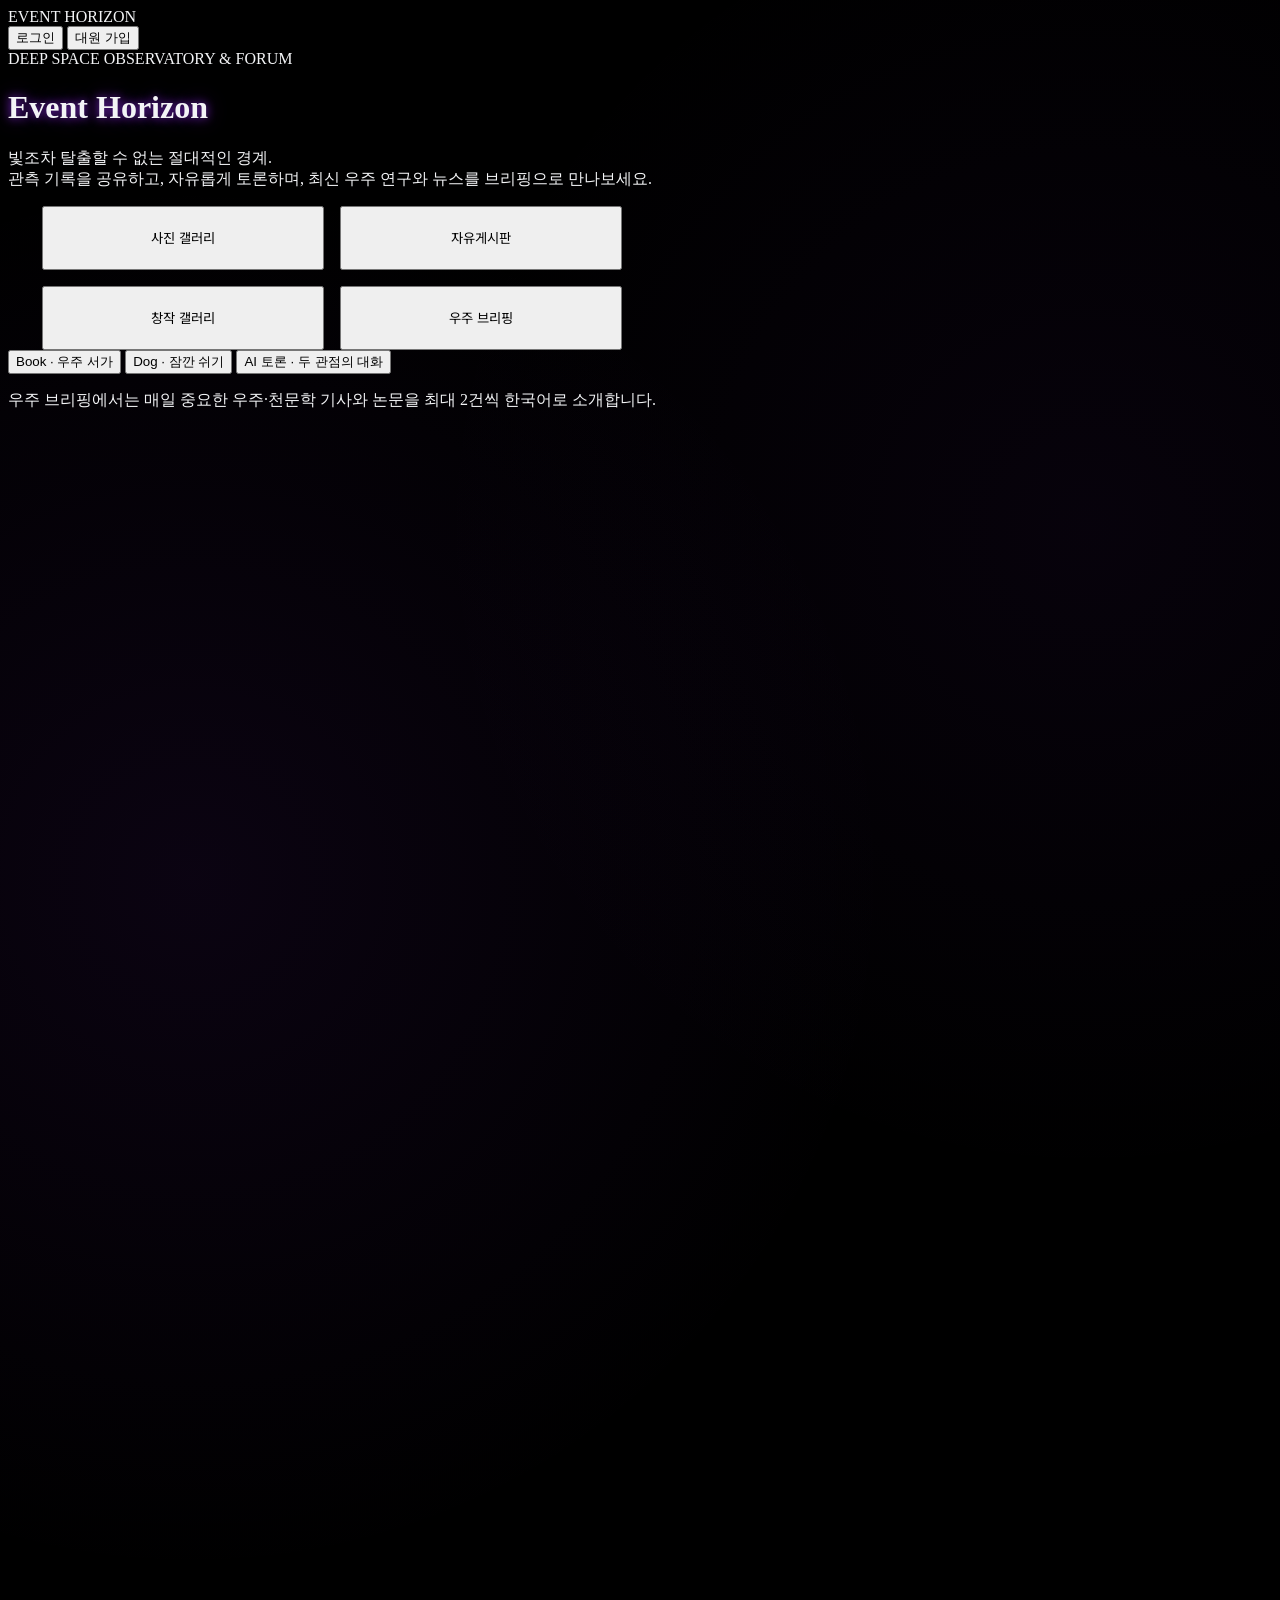
==== index.html @ 1f3bb000 "Add password-protected ChatGPT Gemini debate board and saved summaries" ====
<!DOCTYPE html>
<html lang="ko">
<head>
    <meta charset="UTF-8">
    <meta name="viewport" content="width=device-width, initial-scale=1.0">
    <title>Event Horizon | 블랙홀 사진 갤러리</title>
    <!-- Tailwind CSS 로드 -->
    <script src="https://cdn.tailwindcss.com"></script>
    <!-- 구글 폰트 (명조체 계열) 로드 -->
    <link rel="preconnect" href="https://fonts.googleapis.com">
    <link rel="preconnect" href="https://fonts.gstatic.com" crossorigin>
    <link href="https://fonts.googleapis.com/css2?family=Nanum+Myeongjo:wght@400;700;800&family=Noto+Sans+KR:wght@400;500;700&family=Playfair+Display:ital,wght@0,400..900;1,400..900&display=swap" rel="stylesheet">
    
    <script>
        tailwind.config = {
            theme: {
                extend: {
                    fontFamily: {
                        sans: ['Nanum Myeongjo', 'serif'],
                        serif: ['Playfair Display', 'serif'],
                    },
                    colors: {
                        deepspace: '#000000',
                        starlight: '#f3f4f6',
                        neonpurple: '#8A2BE2',
                    },
                    boxShadow: {
                        'neon': '0 0 15px rgba(138, 43, 226, 0.7), 0 0 30px rgba(138, 43, 226, 0.4)',
                        'neon-hover': '0 0 25px rgba(138, 43, 226, 1), 0 0 50px rgba(138, 43, 226, 0.6)',
                        'card-glow': '0 4px 20px rgba(138, 43, 226, 0.2)',
                    }
                }
            }
        }
    </script>

    <style>
        .home-boards { display: grid; grid-template-columns: repeat(2, minmax(0, 1fr)); gap: 16px; width: 100%; max-width: 580px; margin-inline: auto; }
        .home-boards > button { min-height: 64px; padding: 12px 16px; font-family: 'Noto Sans KR', 'Malgun Gothic', sans-serif; letter-spacing: 0; word-break: keep-all; }
        #hub-title { overflow-wrap: anywhere; }
        #gallery-page > header { flex-direction: column; align-items: stretch; }
        #hub-tabs { display: grid; grid-template-columns: repeat(3, minmax(0, 1fr)); width: 100%; }
        #hub-tabs button { padding: 10px 6px; letter-spacing: 0; }
        .book-row { display: grid; grid-template-columns: 56px minmax(0, 1fr); gap: 16px; padding: 18px 0; border-bottom: 1px solid #3f3f46; }
        .book-row img { width: 56px; height: 84px; object-fit: contain; background: #18181b; }
        .book-row h4, .book-row p { overflow-wrap: anywhere; }
        #tab-content-book { width: 100%; max-width: 900px; margin-inline: auto; font-family: 'Noto Sans KR', sans-serif; }
        #tab-content-dog { width: 100%; max-width: 560px; margin-inline: auto; }
        #dog-stage { height: 320px; position: relative; display: flex; align-items: center; justify-content: center; background: #18181b; }
        #dog-image { width: 100%; height: 100%; object-fit: contain; }
        #dog-status { position: absolute; inset: 0; display: flex; align-items: center; justify-content: center; background: #18181b; padding: 20px; text-align: center; }
        #dog-status[hidden], #dog-image[hidden] { display: none; }
        #lightbox .modal-content-box { overflow-y: auto; width: 100%; padding: 16px; }
        #lightbox-img { max-height: 65vh; flex-shrink: 0; }
        #lightbox { background: rgba(0, 0, 0, 0.94); }
        #lightbox > button { z-index: 2; background: #18181b; border-radius: 4px; }
        #tab-content-briefing { max-width: 760px; width: 100%; margin-inline: auto; font-family: 'Noto Sans KR', 'Malgun Gothic', sans-serif; letter-spacing: 0; }
        #briefing-list .briefing-title { font-family: inherit; font-size: calc(20px + 2pt); line-height: 1.5; overflow-wrap: anywhere; }
        #briefing-list .briefing-summary { font-size: calc(14px + 2pt); line-height: 1.95; word-break: keep-all; overflow-wrap: anywhere; }
        #briefing-list .briefing-meta { font-size: calc(11px + 2pt); color: #b8b8c4; }
        #briefing-list .briefing-link { font-size: calc(12px + 2pt); }
        #briefing-list .briefing-original { font-size: calc(11px + 2pt); color: #a1a1aa; overflow-wrap: anywhere; }
        body {
            background-color: #000000;
            color: #f3f4f6;
            overflow-x: hidden;
            background-image: 
                radial-gradient(circle at 15% 50%, rgba(138, 43, 226, 0.08) 0%, transparent 50%),
                radial-gradient(circle at 85% 30%, rgba(138, 43, 226, 0.05) 0%, transparent 40%);
        }

        /* 텍스트 네온 글로우 */
        .text-glow {
            text-shadow: 0 0 10px rgba(138, 43, 226, 0.8), 0 0 20px rgba(138, 43, 226, 0.4);
        }

        /* 화면 전환용 클래스 */
        .page {
            display: none;
            opacity: 0;
            transition: opacity 0.6s ease-in-out;
            width: 100%;
            min-height: 100vh;
        }
        .page.active {
            display: flex;
            opacity: 1;
        }

        /* 사진 카드 호버 효과 */
        .gallery-card {
            transition: transform 0.4s ease, box-shadow 0.4s ease;
            border: 1px solid rgba(138, 43, 226, 0.2);
            background: rgba(10, 10, 10, 0.8);
            backdrop-filter: blur(5px);
        }
        .gallery-card:hover {
            transform: translateY(-5px);
            box-shadow: 0 0 25px rgba(138, 43, 226, 0.6);
            border-color: rgba(138, 43, 226, 0.8);
        }
        .gallery-image-container {
            overflow: hidden;
        }
        .gallery-image {
            transition: transform 0.6s ease;
        }
        .gallery-card:hover .gallery-image {
            transform: scale(1.05);
        }

        /* 모달 공통 애니메이션 */
        .custom-modal {
            opacity: 0;
            pointer-events: none;
            transition: opacity 0.3s ease;
            backdrop-filter: blur(10px);
        }
        .custom-modal.show {
            opacity: 1;
            pointer-events: auto;
        }
        .modal-content-box {
            transform: scale(0.95);
            transition: transform 0.3s cubic-bezier(0.175, 0.885, 0.32, 1.275);
        }
        .custom-modal.show .modal-content-box {
            transform: scale(1);
        }
        
        /* 커스텀 스크롤바 */
        ::-webkit-scrollbar {
            width: 8px;
        }
        ::-webkit-scrollbar-track {
            background: #000;
        }
        ::-webkit-scrollbar-thumb {
            background: rgba(138, 43, 226, 0.5);
            border-radius: 4px;
        }
        ::-webkit-scrollbar-thumb:hover {
            background: rgba(138, 43, 226, 0.8);
        }
        .debate-fields {display:grid;gap:14px;padding:20px;border:1px solid #5b387c;border-radius:12px;background:#141018;}
        .debate-fields label {display:grid;gap:6px;font-size:14px;color:#d8cce9;}
        .debate-fields input,.debate-fields textarea,.debate-fields select {width:100%;background:#211c27;color:#fff;border:1px solid #61536e;border-radius:6px;padding:10px;}
        .debate-action {padding:10px 18px;border-radius:7px;background:#62328c;color:white;}
        .debate-fields:disabled {opacity:.6;}
        #debate-chat {display:flex;flex-direction:column;gap:18px;max-height:650px;overflow:auto;padding:12px 0;}
        .debate-bubble {max-width:88%;padding:16px;border-radius:16px;white-space:pre-wrap;overflow-wrap:anywhere;font-size:15px;line-height:1.85;}
        .debate-bubble strong {display:block;font-size:12px;margin-bottom:8px;}
        .debate-openai {align-self:flex-start;background:#17382f;border:1px solid #326452;}
        .debate-gemini {align-self:flex-end;background:#312147;border:1px solid #654d88;}
        #debate-summary {padding:20px;border:1px solid #605173;border-radius:10px;margin-top:20px;}
        #debate-summary h4 {color:#c8acef;font-weight:bold;margin:12px 0 8px;}
        #debate-summary p {white-space:pre-wrap;line-height:1.9;font-size:14px;}
        .debate-post {display:block;width:100%;text-align:left;padding:14px;border-bottom:1px solid #433a50;overflow-wrap:anywhere;}
    </style>
</head>
<body class="antialiased min-h-screen relative font-sans flex flex-col">

    <!-- 상단 글로벌 네비게이션 바 -->
    <nav class="sticky top-0 z-40 w-full bg-black/80 backdrop-blur-md border-b border-neonpurple/30 px-6 py-3.5 flex justify-between items-center">
        <div class="flex items-center space-x-3 cursor-pointer" onclick="goToHome()">
            <div class="w-3 h-3 rounded-full bg-neonpurple shadow-neon animate-pulse"></div>
            <span class="font-serif font-bold tracking-widest text-lg text-white hover:text-neonpurple transition-colors">EVENT HORIZON</span>
        </div>
        <div class="flex items-center space-x-4 text-sm" id="auth-nav-area">
            <!-- 자바스크립트로 로그인 여부에 따라 동적 렌더링 -->
        </div>
    </nav>

    <!-- 화면 1: 메인 화면 (Home) -->
    <main id="home-page" class="page active flex-col items-center justify-center relative z-10 px-4 flex-1 overflow-hidden">
        <div class="text-center max-w-3xl mx-auto py-12">
            <div class="inline-block px-3 py-1 mb-6 border border-neonpurple/40 rounded-full text-xs tracking-widest text-gray-300 bg-neonpurple/10">
                DEEP SPACE OBSERVATORY & FORUM
            </div>
            <h1 class="font-serif text-5xl md:text-7xl lg:text-8xl font-bold mb-6 tracking-wider text-glow text-starlight">
                Event Horizon
            </h1>
            <p class="text-lg md:text-xl text-gray-300 mb-10 font-light tracking-widest leading-relaxed">
                빛조차 탈출할 수 없는 절대적인 경계.<br>
                관측 기록을 공유하고, 자유롭게 토론하며, 최신 우주 연구와 뉴스를 브리핑으로 만나보세요.
            </p>
            
            <div class="home-boards">
                <button onclick="goToGallery('photos')" class="px-8 py-3.5 border border-neonpurple text-starlight font-bold tracking-widest uppercase transition-all duration-300 shadow-neon hover:shadow-neon-hover bg-neonpurple/20 hover:bg-neonpurple rounded-md">
                    사진 갤러리
                </button>
                <button onclick="goToGallery('forum')" class="px-8 py-3.5 border border-gray-700 hover:border-neonpurple text-gray-300 hover:text-white font-bold tracking-widest uppercase transition-all duration-300 bg-black/60 rounded-md">
                    자유게시판
                </button>
                <button onclick="goToGallery('creative')" class="border border-neonpurple/70 text-purple-100 font-bold transition-all duration-300 shadow-neon hover:shadow-neon-hover bg-neonpurple/20 hover:bg-neonpurple rounded-md">
                    창작 갤러리
                </button>
                <button onclick="goToGallery('briefing')" class="px-8 py-3.5 border border-neonpurple/70 text-purple-100 font-bold tracking-widest uppercase transition-all duration-300 shadow-neon hover:shadow-neon-hover bg-neonpurple/20 hover:bg-neonpurple rounded-md">
                    우주 브리핑
                </button>
            </div>

            <div class="flex justify-center gap-8 mt-6 text-sm">
                <button onclick="goToGallery('book')" class="text-emerald-200 hover:text-white py-2">Book · 우주 서가</button>
                <button onclick="goToGallery('dog')" class="text-amber-200 hover:text-white py-2">Dog · 잠깐 쉬기</button>
                <button onclick="goToGallery('debate')" class="text-purple-200 hover:text-white py-2">AI 토론 · 두 관점의 대화</button>
            </div>
            <p class="mt-5 text-xs md:text-sm text-gray-500 tracking-wider">
                우주 브리핑에서는 매일 중요한 우주·천문학 기사와 논문을 최대 2건씩 한국어로 소개합니다.
            </p>
        </div>
        
        <div class="absolute top-1/2 left-1/2 -translate-x-1/2 -translate-y-1/2 w-[600px] h-[600px] bg-neonpurple rounded-full mix-blend-screen filter blur-[130px] opacity-10 pointer-events-none z-[-1]"></div>
    </main>

    <!-- 화면 2: 통합 게시판 허브 (사진 갤러리 + 자유게시판) -->
    <section id="gallery-page" class="page flex-col py-10 px-4 md:px-8 max-w-7xl mx-auto relative z-10 flex-1">
        
        <!-- 헤더 및 탭 메뉴 -->
        <header class="mb-10 flex flex-col md:flex-row justify-between items-start md:items-end border-b border-neonpurple/30 pb-6 gap-6">
            <div>
                <button onclick="goToHome()" class="text-neonpurple hover:text-white transition-colors mb-3 flex items-center text-xs tracking-widest uppercase">
                    <svg class="w-4 h-4 mr-1.5" fill="none" stroke="currentColor" viewBox="0 0 24 24"><path stroke-linecap="round" stroke-linejoin="round" stroke-width="2" d="M10 19l-7-7m0 0l7-7m-7 7h18"></path></svg>
                    경계 메인으로
                </button>
                <h2 class="font-serif text-3xl md:text-5xl font-bold text-glow" id="hub-title">The Void Archive</h2>
                <p class="text-gray-400 mt-2 text-sm tracking-widest" id="hub-desc">심연의 관측 데이터와 대원들의 토론 공간</p>
            </div>
            
            <!-- 탭 전환 버튼 -->
            <div id="hub-tabs" class="bg-black/70 p-1 border border-neonpurple/40 rounded-lg">
                <button id="tab-btn-photos" onclick="switchHubTab('photos')" class="px-5 py-2 rounded text-sm font-bold transition-all bg-neonpurple text-white shadow-neon">
                    🌌 사진 갤러리
                </button>
                <button id="tab-btn-forum" onclick="switchHubTab('forum')" class="px-5 py-2 rounded text-sm font-bold transition-all text-gray-400 hover:text-white">
                    📜 자유게시판
                </button>
                <button id="tab-btn-creative" onclick="switchHubTab('creative')" class="px-5 py-2 rounded text-sm font-bold transition-all text-gray-400 hover:text-white">창작 갤러리</button>
                <button id="tab-btn-briefing" onclick="switchHubTab('briefing')" class="px-5 py-2 rounded text-sm font-bold transition-all text-gray-400 hover:text-white">
                    🚀 우주 브리핑
                </button>
                <button id="tab-btn-book" onclick="switchHubTab('book')" class="px-5 py-2 rounded text-sm font-bold text-gray-400 hover:text-white">Book</button>
                <button id="tab-btn-debate" onclick="switchHubTab('debate')" class="px-5 py-2 rounded text-sm font-bold text-gray-400 hover:text-white">AI 토론</button>
                <button id="tab-btn-dog" onclick="switchHubTab('dog')" class="px-5 py-2 rounded text-sm font-bold text-gray-400 hover:text-white">Dog</button>
            </div>
        </header>

        <!-- 탭 1: 사진 갤러리 영역 -->
        <div id="tab-content-photos" class="space-y-10">
            <!-- 업로드 상자 -->
            <div class="bg-black/60 border border-neonpurple/40 p-6 rounded-lg shadow-card-glow backdrop-blur-sm">
                <div class="flex justify-between items-center mb-4">
                    <h3 class="text-lg font-bold text-neonpurple flex items-center">
                        <span class="w-2 h-2 rounded-full bg-neonpurple inline-block mr-2"></span>새로운 관측 사진 전송
                    </h3>
                    <span id="upload-perm-notice" class="text-xs text-gray-400">※ 회원만 전송 가능합니다</span>
                </div>
                <form id="upload-form" class="grid grid-cols-1 md:grid-cols-12 gap-4 items-end">
                    <div class="md:col-span-4">
                        <label for="post-title" class="block text-xs text-gray-400 mb-1">관측 대상 명칭</label>
                        <input type="text" id="post-title" required placeholder="예: M87 사건의 지평선 편광" 
                               class="w-full bg-zinc-900/80 border border-gray-700 focus:border-neonpurple text-white px-3 py-2 rounded text-sm outline-none transition-colors">
                    </div>
                    <div class="md:col-span-5">
                        <label for="post-image" class="block text-xs text-gray-400 mb-1">시각 자료 (이미지)</label>
                        <input type="file" id="post-image" accept="image/*" required 
                               class="w-full text-xs text-gray-300">
                    </div>
                    <div class="md:col-span-3">
                        <button type="submit" id="photo-submit-btn" class="w-full py-2 bg-neonpurple/30 border border-neonpurple text-white rounded hover:bg-neonpurple transition-all shadow-neon font-bold text-sm tracking-wider">
                            우주로 전송
                        </button>
                    </div>
                </form>
            </div>

            <!-- 사진 갤러리 그리드 -->
            <div id="gallery-grid" class="grid grid-cols-1 md:grid-cols-2 lg:grid-cols-3 gap-8">
                <!-- 동적으로 채워짐 -->
            </div>
        </div>

        <!-- 탭 2: 자유게시판 영역 -->
        <div id="tab-content-forum" class="hidden space-y-8">
            <div class="flex justify-between items-center bg-black/40 border border-gray-800 p-4 rounded-lg">
                <div>
                    <h3 class="text-lg font-bold text-white">사건의 지평선 토론 광장</h3>
                    <p class="text-xs text-gray-400 mt-0.5">상대성이론, 양자역학, 시공간 왜곡에 관한 자유로운 탐구</p>
                </div>
                <button onclick="checkAuthAndOpenForumModal()" class="px-5 py-2 bg-neonpurple text-white text-sm font-bold rounded shadow-neon hover:bg-neonpurple/80 transition-all">
                    ✏️ 새 글 작성하기
                </button>
            </div>

            <!-- 게시글 목록 테이블 -->
            <div class="bg-black/60 border border-neonpurple/30 rounded-lg overflow-hidden backdrop-blur-sm">
                <table class="w-full text-left text-sm text-gray-300">
                    <thead class="bg-zinc-900/90 text-xs uppercase tracking-wider text-gray-400 border-b border-gray-800">
                        <tr>
                            <th scope="col" class="px-6 py-3.5 w-16 text-center">번호</th>
                            <th scope="col" class="px-6 py-3.5">제목</th>
                            <th scope="col" class="px-6 py-3.5 w-32">작성 대원</th>
                            <th scope="col" class="px-6 py-3.5 w-32 text-center">관측일</th>
                        </tr>
                    </thead>
                    <tbody id="forum-table-body" class="divide-y divide-gray-800/60">
                        <!-- 동적으로 채워짐 -->
                    </tbody>
                </table>
            </div>
        </div>

        <!-- 탭 3: 자동 우주 브리핑 영역 -->
        <div id="tab-content-briefing" class="hidden space-y-8">
            <div class="bg-black/50 border border-neonpurple/30 p-5 rounded-lg shadow-card-glow">
                <div class="flex flex-col md:flex-row md:items-center md:justify-between gap-3">
                    <div>
                        <h3 class="text-lg font-bold text-white">🚀 자동 우주 브리핑</h3>
                        <p class="text-xs text-gray-400 mt-1">NASA·ESA·arXiv의 우주 소식을 매일 최대 2건씩 한국어로 정리합니다.</p>
                    </div>
                    <span class="inline-flex items-center gap-2 text-xs text-neonpurple border border-neonpurple/40 bg-neonpurple/10 px-3 py-1.5 rounded-full whitespace-nowrap">
                        <span class="w-2 h-2 rounded-full bg-neonpurple animate-pulse"></span> AUTO BRIEFING
                    </span>
                </div>
            </div>

            <div id="briefing-list" class="space-y-5">
                <!-- 현재는 예시 게시글입니다. 다음 단계에서 자동 수집 데이터와 연결합니다. -->
            </div>
        </div>
        <div id="tab-content-creative" class="hidden">
            <p class="text-sm text-gray-400 mb-6">4시간마다 펼쳐지는 상상의 우주 · 모든 이미지와 관측 이야기는 창작입니다.</p>
            <div id="creative-grid" class="grid grid-cols-1 md:grid-cols-2 lg:grid-cols-3 gap-8"></div>
        </div>
        <div id="tab-content-book" class="hidden">
            <form id="book-search-form" class="flex flex-wrap gap-3 border-b border-emerald-300/30 pb-6">
                <label for="book-query" class="sr-only">책 제목, 저자 또는 우주 키워드</label>
                <input id="book-query" type="search" maxlength="150" placeholder="책 제목, 저자, 우주 키워드" class="min-w-0 flex-1 w-full bg-zinc-900 border border-gray-600 rounded px-4 py-3 text-white">
                <button id="book-search-button" type="submit" class="border border-emerald-300/60 text-emerald-200 px-5 py-3 rounded hover:bg-emerald-900/30">검색</button>
                <label for="book-language" class="sr-only">언어</label>
                <select id="book-language" class="bg-zinc-900 text-gray-200 border border-gray-600 rounded px-3"><option value="">모든 언어</option><option value="kor">한국어</option><option value="eng">영어</option></select>
            </form>
            <section class="py-6 border-b border-gray-700">
                <h3 class="text-lg text-emerald-200 font-bold mb-4">추천 책</h3>
                <div id="book-recommendations" class="grid grid-cols-1 sm:grid-cols-2 gap-x-8 gap-y-4"></div>
            </section>
            <div class="flex justify-between items-center gap-4 mt-7"><h3 class="text-lg font-bold">검색 결과</h3><a href="https://openlibrary.org" target="_blank" rel="noopener noreferrer" class="text-xs text-gray-400">Open Library</a></div>
            <p id="book-status" role="status" aria-live="polite" class="text-sm text-gray-400 my-4">검색어를 입력하거나 추천 책을 선택해주세요.</p>
            <div id="book-results"></div>
            <div id="book-pagination" hidden class="flex justify-center items-center gap-5 py-6"><button id="book-prev" title="이전 페이지" aria-label="이전 페이지" class="border border-gray-600 rounded w-10 h-10 disabled:opacity-30">←</button><span id="book-page" class="text-sm text-gray-400"></span><button id="book-next" title="다음 페이지" aria-label="다음 페이지" class="border border-gray-600 rounded w-10 h-10 disabled:opacity-30">→</button></div>
        </div>
        <div id="tab-content-dog" class="hidden text-center">
            <h3 class="text-lg text-amber-200 font-bold mb-5">작은 휴식, Dog</h3>
            <div id="dog-stage"><img id="dog-image" hidden alt="랜덤 강아지 사진"><div id="dog-status" role="status" aria-live="polite">오늘은 어떤 친구를 만날까요?</div></div>
            <button id="dog-random" class="mt-5 px-6 py-3 border border-amber-300/60 text-amber-200 rounded hover:bg-amber-900/30 disabled:opacity-40">랜덤 강아지</button>
            <p class="text-xs text-gray-500 mt-4"><a href="https://dog.ceo/dog-api/" target="_blank" rel="noopener noreferrer">사진 제공 · Dog CEO</a></p>
        </div>
        <div id="tab-content-debate" class="hidden w-full max-w-4xl mx-auto">
            <h3 class="text-xl text-purple-200 font-bold mb-3">AI 토론 게시판</h3>
            <p class="text-sm text-gray-400 mb-5">두 AI가 다른 입장에서 토론합니다. 발언은 실제 사실 검증 결과가 아닐 수 있습니다. 총 횟수는 양측 발언을 합한 수이며, 완료된 대화와 요약은 공개 게시글로 저장됩니다. 진행 중에는 페이지를 열어두세요.</p>
            <form id="debate-form">
                <fieldset id="debate-fields" class="debate-fields">
                    <label>토론 비밀번호<input id="debate-password" type="password" required maxlength="100" autocomplete="off"></label>
                    <label>토론 주제<input id="debate-topic" required maxlength="300" placeholder="예: 인류는 화성 정착에 우선 투자해야 하는가?"></label>
                    <label>ChatGPT 입장<textarea id="debate-openai-position" required maxlength="800" rows="2" placeholder="찬성 또는 반대의 구체적인 입장"></textarea></label>
                    <label>Gemini 입장<textarea id="debate-gemini-position" required maxlength="800" rows="2" placeholder="상대 AI와 다른 입장"></textarea></label>
                    <label>총 발언 횟수<select id="debate-turns"></select></label>
                    <button type="submit" class="debate-action">토론 시작</button>
                </fieldset>
            </form>
            <p id="debate-status" role="status" aria-live="polite" class="text-sm text-purple-200 my-4">비밀번호를 입력하면 토론을 시작할 수 있습니다. AI 호출 비용이 발생합니다.</p>
            <button id="debate-resume" hidden type="button" class="debate-action">계속하기 · 추가 호출</button>
            <h3 id="debate-view-title" class="text-lg font-bold mt-5"></h3>
            <p id="debate-positions" class="text-sm text-gray-400 whitespace-pre-line my-3"></p>
            <div id="debate-chat" role="log" aria-live="polite"></div>
            <div id="debate-summary" hidden></div>
            <h3 class="text-lg font-bold mt-8 mb-3">완료된 토론</h3>
            <div id="debate-posts"></div>
        </div>
    </section>

    <!-- 모달 1: 이미지 확대 라이트박스 -->
    <div id="lightbox" role="dialog" aria-modal="true" aria-labelledby="lightbox-title" class="custom-modal fixed inset-0 z-50 flex items-center justify-center bg-black/90 p-4" onclick="closeLightbox(event)">
        <button aria-label="사진 닫기" class="absolute top-6 right-6 text-white hover:text-neonpurple transition-colors p-2" onclick="closeLightbox(event, true)">
            <svg class="w-8 h-8" fill="none" stroke="currentColor" viewBox="0 0 24 24"><path stroke-linecap="round" stroke-linejoin="round" stroke-width="2" d="M6 18L18 6M6 6l12 12"></path></svg>
        </button>
        <div class="modal-content-box relative max-w-5xl max-h-[90vh] flex flex-col items-center">
            <img id="lightbox-img" src="" alt="확대된 우주 사진" class="max-w-full max-h-[80vh] object-contain rounded shadow-[0_0_50px_rgba(138,43,226,0.3)]">
            <div class="mt-4 text-center">
                <p id="lightbox-title" class="text-xl md:text-2xl font-serif text-glow text-white"></p>
                <p id="lightbox-author" class="text-xs text-gray-400 mt-1"></p>
            </div>
            <div id="lightbox-story" hidden class="max-w-2xl mt-6 border-t border-purple-300/30 pt-5 text-left">
                <p class="text-sm text-amber-200 mb-3">가상의 관측 이야기 · 실제 천문학적 사실이 아닙니다.</p>
                <p id="lightbox-description" class="text-gray-300 text-base leading-8 whitespace-pre-line"></p>
                <div id="generation-details" hidden class="mt-5 text-xs text-gray-400">
                    <details>
                        <summary class="cursor-pointer text-purple-200">상세정보</summary>
                        <pre id="generation-record" class="mt-3 whitespace-pre-wrap break-words font-sans leading-6"></pre>
                    </details>
                </div>
            </div>
        </div>
    </div>

    <!-- 모달 2: 로그인 및 회원가입 모달 -->
    <div id="auth-modal" class="custom-modal fixed inset-0 z-50 flex items-center justify-center bg-black/80 p-4">
        <div class="modal-content-box bg-zinc-950 border border-neonpurple/50 w-full max-w-md p-7 rounded-xl shadow-[0_0_30px_rgba(138,43,226,0.3)] relative">
            <button class="absolute top-4 right-4 text-gray-400 hover:text-white" onclick="closeAuthModal()">✕</button>
            
            <div class="flex border-b border-gray-800 mb-6">
                <button id="auth-tab-login" onclick="switchAuthTab('login')" class="flex-1 pb-3 text-sm font-bold border-b-2 border-neonpurple text-white">로그인</button>
                <button id="auth-tab-signup" onclick="switchAuthTab('signup')" class="flex-1 pb-3 text-sm font-bold border-b-2 border-transparent text-gray-500 hover:text-gray-300">신규 대원 등록</button>
            </div>

            <!-- 로그인 폼 -->
            <form id="login-form" class="space-y-4" onsubmit="handleLogin(event)">
                <div>
                    <label class="block text-xs text-gray-400 mb-1">대원 ID</label>
                    <input type="text" id="login-id" required placeholder="아이디 입력 (관리자: admin)" class="w-full bg-zinc-900 border border-gray-700 rounded px-3 py-2 text-sm text-white focus:border-neonpurple outline-none">
                </div>
                <div>
                    <label class="block text-xs text-gray-400 mb-1">비밀번호</label>
                    <input type="password" id="login-pw" required placeholder="비밀번호 입력 (관리자: admin123)" class="w-full bg-zinc-900 border border-gray-700 rounded px-3 py-2 text-sm text-white focus:border-neonpurple outline-none">
                </div>
                <div id="login-error" class="text-xs text-red-400 hidden">아이디 또는 비밀번호가 일치하지 않습니다.</div>
                <button type="submit" class="w-full py-2.5 bg-neonpurple text-white font-bold rounded text-sm shadow-neon hover:bg-neonpurple/90 transition-all">
                    심연으로 접속
                </button>
            </form>

            <!-- 회원가입 폼 -->
            <form id="signup-form" class="space-y-4 hidden" onsubmit="handleSignup(event)">
                <div>
                    <label class="block text-xs text-gray-400 mb-1">희망 대원 ID</label>
                    <input type="text" id="signup-id" required placeholder="4자 이상 입력" class="w-full bg-zinc-900 border border-gray-700 rounded px-3 py-2 text-sm text-white focus:border-neonpurple outline-none">
                </div>
                <div>
                    <label class="block text-xs text-gray-400 mb-1">대원 호출명 (닉네임)</label>
                    <input type="text" id="signup-name" required placeholder="예: 시공간방랑자" class="w-full bg-zinc-900 border border-gray-700 rounded px-3 py-2 text-sm text-white focus:border-neonpurple outline-none">
                </div>
                <div>
                    <label class="block text-xs text-gray-400 mb-1">비밀번호</label>
                    <input type="password" id="signup-pw" required placeholder="6자 이상 입력" class="w-full bg-zinc-900 border border-gray-700 rounded px-3 py-2 text-sm text-white focus:border-neonpurple outline-none">
                </div>
                <div id="signup-error" class="text-xs text-red-400 hidden"></div>
                <button type="submit" class="w-full py-2.5 bg-neonpurple text-white font-bold rounded text-sm shadow-neon hover:bg-neonpurple/90 transition-all">
                    탐사 대원 등록 완료
                </button>
            </form>
        </div>
    </div>

    <!-- 모달 3: 관리자 회원 관리 대시보드 모달 -->
    <div id="admin-modal" class="custom-modal fixed inset-0 z-50 flex items-center justify-center bg-black/85 p-4">
        <div class="modal-content-box bg-zinc-950 border border-red-500/50 w-full max-w-3xl p-6 rounded-xl shadow-[0_0_35px_rgba(239,68,68,0.3)] relative max-h-[85vh] flex flex-col">
            <div class="flex justify-between items-center pb-4 border-b border-gray-800">
                <div>
                    <h3 class="text-xl font-bold text-red-400 flex items-center">
                        <span class="inline-block w-2.5 h-2.5 rounded-full bg-red-500 mr-2 animate-ping"></span>
                        관측 사령부 대원 관리 시스템 (Admin)
                    </h3>
                    <p class="text-xs text-gray-400 mt-1">등록된 모든 탐사 대원의 권한 조정 및 강제 퇴역 처리</p>
                </div>
                <button class="text-gray-400 hover:text-white text-lg p-1" onclick="closeAdminModal()">✕</button>
            </div>

            <div class="overflow-y-auto flex-1 my-4">
                <table class="w-full text-left text-xs text-gray-300">
                    <thead class="bg-zinc-900 text-gray-400 uppercase border-b border-gray-800 sticky top-0">
                        <tr>
                            <th class="p-3">대원 ID</th>
                            <th class="p-3">호출명</th>
                            <th class="p-3">가입 일자</th>
                            <th class="p-3">현재 등급</th>
                            <th class="p-3 text-center">명령 조치</th>
                        </tr>
                    </thead>
                    <tbody id="admin-user-table" class="divide-y divide-gray-800/70">
                        <!-- 자바스크립트로 렌더링 -->
                    </tbody>
                </table>
            </div>
            
            <div class="pt-3 border-t border-gray-800 text-right">
                <button onclick="closeAdminModal()" class="px-5 py-1.5 bg-gray-800 hover:bg-gray-700 text-xs text-white rounded">닫기</button>
            </div>
        </div>
    </div>

    <!-- 모달 4: 자유게시판 글쓰기 모달 -->
    <div id="forum-modal" class="custom-modal fixed inset-0 z-50 flex items-center justify-center bg-black/85 p-4">
        <div class="modal-content-box bg-zinc-950 border border-neonpurple/50 w-full max-w-xl p-6 rounded-xl shadow-card-glow relative">
            <button class="absolute top-4 right-4 text-gray-400 hover:text-white" onclick="closeForumModal()">✕</button>
            <h3 class="text-lg font-bold text-white mb-4 flex items-center">
                <span class="w-2 h-2 rounded-full bg-neonpurple mr-2"></span>새로운 관측 소견 기록 (글쓰기)
            </h3>
            <form onsubmit="handleCreateForumPost(event)" class="space-y-4">
                <div>
                    <label class="block text-xs text-gray-400 mb-1">제목</label>
                    <input type="text" id="forum-input-title" required placeholder="심연의 현상에 대한 주제를 입력하십시오" class="w-full bg-zinc-900 border border-gray-700 rounded px-3 py-2 text-sm text-white focus:border-neonpurple outline-none">
                </div>
                <div>
                    <label class="block text-xs text-gray-400 mb-1">본문 소견</label>
                    <textarea id="forum-input-content" rows="6" required placeholder="관측 결과나 이론적 고찰을 상세히 기록하십시오..." class="w-full bg-zinc-900 border border-gray-700 rounded px-3 py-2 text-sm text-white focus:border-neonpurple outline-none resize-none"></textarea>
                </div>
                <div class="flex justify-end gap-2 pt-2">
                    <button type="button" onclick="closeForumModal()" class="px-4 py-2 border border-gray-700 text-gray-400 rounded text-xs hover:text-white">취소</button>
                    <button type="submit" class="px-5 py-2 bg-neonpurple text-white text-xs font-bold rounded shadow-neon hover:bg-neonpurple/90">기록 게시</button>
                </div>
            </form>
        </div>
    </div>

    <!-- 모달 5: 자유게시판 글 상세 조회 모달 -->
    <div id="post-view-modal" class="custom-modal fixed inset-0 z-50 flex items-center justify-center bg-black/85 p-4">
        <div class="modal-content-box bg-zinc-950 border border-neonpurple/40 w-full max-w-2xl p-6 rounded-xl shadow-card-glow relative flex flex-col max-h-[85vh]">
            <button class="absolute top-4 right-4 text-gray-400 hover:text-white" onclick="closePostViewModal()">✕</button>
            <div class="border-b border-gray-800 pb-4 mb-4">
                <span id="view-post-badge" class="inline-block px-2 py-0.5 bg-neonpurple/20 text-neonpurple border border-neonpurple/40 text-[11px] rounded mb-2">기록 열람</span>
                <h3 id="view-post-title" class="text-xl font-bold text-white mb-2 font-serif"></h3>
                <div class="flex justify-between text-xs text-gray-400">
                    <span id="view-post-author"></span>
                    <span id="view-post-date"></span>
                </div>
            </div>
            <div id="view-post-content" class="text-sm text-gray-200 leading-relaxed overflow-y-auto whitespace-pre-wrap flex-1 my-2 pr-2"></div>
            <div class="pt-4 border-t border-gray-800 flex justify-between items-center">
                <span id="view-post-delete-area"></span>
                <button onclick="closePostViewModal()" class="px-4 py-1.5 bg-zinc-800 text-gray-300 text-xs rounded hover:bg-zinc-700">닫기</button>
            </div>
        </div>
    </div>

    <!-- 상태 알림 토스트 (알림창 대체) -->
    <div id="toast" class="fixed bottom-6 right-6 z-50 px-5 py-3 rounded-lg text-sm font-bold border shadow-lg transition-all duration-300 transform translate-y-20 opacity-0 pointer-events-none"></div>

    <script>
        // ----------------------------------------------------
        // [1] 가상 데이터베이스 상태 관리
        // ----------------------------------------------------
        const state = {
            // 회원 데이터 (초기 관리자 계정 탑재)
            users: [
                { id: 'admin', name: '총괄 관측관', role: 'admin', joined: '2026-01-01', password: 'admin123' },
                { id: 'astronomer', name: '칼세이건', role: 'member', joined: '2026-02-14', password: 'password123' },
                { id: 'hawking', name: '호킹연구원', role: 'member', joined: '2026-03-01', password: 'password123' },
            ],
            // 현재 로그인된 유저 세션 (null이면 비로그인)
            currentUser: null,
            // 관측 사진 데이터 (3개 기본 탑재)
            photos: [
                {
                    id: 1,
                    title: '성운 속의 심연 (Messier 87)',
                    url: 'https://images.unsplash.com/photo-1462331940025-496dfbfc7564?q=80&w=2048&auto=format&fit=crop',
                    author: '총괄 관측관',
                    authorId: 'admin',
                    date: '2026-03-10'
                },
                {
                    id: 2,
                    title: '빛이 휘어지는 중력 렌즈 현상',
                    url: 'https://images.unsplash.com/photo-1614730321146-b6fa6a46bcb4?q=80&w=2048&auto=format&fit=crop',
                    author: '칼세이건',
                    authorId: 'astronomer',
                    date: '2026-03-12'
                },
                {
                    id: 3,
                    title: '사건의 지평선: 절대적 암흑과 강착원반',
                    url: 'https://images.unsplash.com/photo-1451187580459-43490279c0fa?q=80&w=2048&auto=format&fit=crop',
                    author: '호킹연구원',
                    authorId: 'hawking',
                    date: '2026-03-14'
                }
            ],
            // 자유게시판 게시글 데이터
            posts: [
                {
                    id: 1,
                    title: '호킹 복사와 정보 역설에 대한 새로운 가설',
                    content: '블랙홀의 사건의 지평선에서 양자 요동에 의해 한 입자는 빨려 들어가고 한 입자는 방출될 때, 증발하는 블랙홀 내부의 정보는 양자 얽힘을 통해 영구 보존될 수 있을까요?',
                    author: '호킹연구원',
                    authorId: 'hawking',
                    date: '2026-03-15'
                },
                {
                    id: 2,
                    title: '초거대 블랙홀 궁수자리 A*의 질량 측정치 공유',
                    content: '우리 은하 중심에 위치한 초대질량 블랙홀의 관측 결과, 태양 질량의 약 430만 배에 달하는 중력장이 주위 S-별들의 공전 궤도를 극적으로 휘게 만들고 있습니다.',
                    author: '칼세이건',
                    authorId: 'astronomer',
                    date: '2026-03-18'
                }
            ],
            // 자동 우주 브리핑 데이터는 data/space-briefing.json에서 불러옵니다.
            briefings: [],
            automaticPhotos: [],
            creations: [],
            currentTab: 'photos' // 'photos' | 'forum' | 'briefing'
        };

        // 토스트 알림 헬퍼
        function showToast(message, type = 'purple') {
            const toast = document.getElementById('toast');
            toast.textContent = message;
            if (type === 'red') {
                toast.className = 'fixed bottom-6 right-6 z-50 px-5 py-3 rounded-lg text-sm font-bold border border-red-500 bg-red-950/90 text-red-200 shadow-[0_0_20px_rgba(239,68,68,0.4)] transition-all duration-300 transform translate-y-0 opacity-100';
            } else {
                toast.className = 'fixed bottom-6 right-6 z-50 px-5 py-3 rounded-lg text-sm font-bold border border-neonpurple bg-zinc-950/90 text-purple-200 shadow-neon transition-all duration-300 transform translate-y-0 opacity-100';
            }
            setTimeout(() => {
                toast.classList.remove('translate-y-0', 'opacity-100');
                toast.classList.add('translate-y-20', 'opacity-0');
            }, 3000);
        }

        // ----------------------------------------------------
        // [2] 인증 UI 렌더링 및 세션 처리
        // ----------------------------------------------------
        function renderAuthBar() {
            const container = document.getElementById('auth-nav-area');
            const notice = document.getElementById('upload-perm-notice');

            if (state.currentUser) {
                const isAdmin = state.currentUser.role === 'admin';
                notice.textContent = `현재 대원: ${state.currentUser.name} (${state.currentUser.role.toUpperCase()})`;
                notice.classList.add('text-neonpurple');
                notice.classList.remove('text-gray-400');

                container.innerHTML = `
                    <div class="flex items-center space-x-3">
                        <span class="text-xs text-gray-300">
                            <span class="text-neonpurple font-bold">${state.currentUser.name}</span> 대원
                            ${isAdmin ? '<span class="ml-1 px-1.5 py-0.5 bg-red-600/30 border border-red-500 text-[10px] text-red-300 rounded font-mono">ADMIN</span>' : ''}
                        </span>
                        ${isAdmin ? `
                            <button onclick="openAdminModal()" class="px-2.5 py-1 text-xs bg-red-900/40 border border-red-500/80 text-red-300 rounded hover:bg-red-900/80 transition-colors">
                                대원 관리
                            </button>
                        ` : ''}
                        <button onclick="handleLogout()" class="px-3 py-1 text-xs border border-gray-700 text-gray-400 hover:text-white rounded transition-colors">
                            로그아웃
                        </button>
                    </div>
                `;
            } else {
                notice.textContent = '※ 사진 및 글 게시는 로그인 대원만 가능합니다';
                notice.classList.remove('text-neonpurple');
                notice.classList.add('text-gray-400');

                container.innerHTML = `
                    <button onclick="openAuthModal('login')" class="px-3 py-1 text-xs border border-neonpurple text-starlight rounded hover:bg-neonpurple/30 transition-all">
                        로그인
                    </button>
                    <button onclick="openAuthModal('signup')" class="px-3 py-1 text-xs bg-neonpurple text-white rounded shadow-neon hover:bg-neonpurple/80 transition-all">
                        대원 가입
                    </button>
                `;
            }
        }

        // 인증 모달 제어
        const authModal = document.getElementById('auth-modal');
        function openAuthModal(mode = 'login') {
            authModal.classList.add('show');
            switchAuthTab(mode);
        }
        function closeAuthModal() {
            authModal.classList.remove('show');
            document.getElementById('login-error').classList.add('hidden');
            document.getElementById('signup-error').classList.add('hidden');
        }
        function switchAuthTab(mode) {
            const loginTab = document.getElementById('auth-tab-login');
            const signupTab = document.getElementById('auth-tab-signup');
            const loginForm = document.getElementById('login-form');
            const signupForm = document.getElementById('signup-form');

            if (mode === 'login') {
                loginTab.className = 'flex-1 pb-3 text-sm font-bold border-b-2 border-neonpurple text-white';
                signupTab.className = 'flex-1 pb-3 text-sm font-bold border-b-2 border-transparent text-gray-500 hover:text-gray-300';
                loginForm.classList.remove('hidden');
                signupForm.classList.add('hidden');
            } else {
                signupTab.className = 'flex-1 pb-3 text-sm font-bold border-b-2 border-neonpurple text-white';
                loginTab.className = 'flex-1 pb-3 text-sm font-bold border-b-2 border-transparent text-gray-500 hover:text-gray-300';
                signupForm.classList.remove('hidden');
                loginForm.classList.add('hidden');
            }
        }

        function handleLogin(e) {
            e.preventDefault();
            const id = document.getElementById('login-id').value.trim();
            const pw = document.getElementById('login-pw').value;
            const errorEl = document.getElementById('login-error');

            const found = state.users.find(u => u.id === id && u.password === pw);
            if (found) {
                state.currentUser = found;
                closeAuthModal();
                renderAuthBar();
                showToast(`환영합니다, ${found.name} 대원님.`);
                document.getElementById('login-form').reset();
            } else {
                errorEl.classList.remove('hidden');
            }
        }

        function handleSignup(e) {
            e.preventDefault();
            const id = document.getElementById('signup-id').value.trim();
            const name = document.getElementById('signup-name').value.trim();
            const pw = document.getElementById('signup-pw').value;
            const errorEl = document.getElementById('signup-error');

            if (state.users.some(u => u.id === id)) {
                errorEl.textContent = '이미 등록된 대원 ID입니다.';
                errorEl.classList.remove('hidden');
                return;
            }

            const today = new Date().toISOString().split('T')[0];
            const newUser = { id, name, role: 'member', joined: today, password: pw };
            state.users.push(newUser);
            state.currentUser = newUser;
            closeAuthModal();
            renderAuthBar();
            showToast(`대원 등록 완료! 환영합니다, ${name} 대원.`);
            document.getElementById('signup-form').reset();
        }

        function handleLogout() {
            state.currentUser = null;
            renderAuthBar();
            showToast('경계 네트워크에서 로그아웃되었습니다.');
        }

        // ----------------------------------------------------
        // [3] 관리자 회원 관리 로직
        // ----------------------------------------------------
        const adminModal = document.getElementById('admin-modal');
        function openAdminModal() {
            if (!state.currentUser || state.currentUser.role !== 'admin') {
                showToast('접근 권한이 없습니다 (관리자 전용)', 'red');
                return;
            }
            renderAdminUserTable();
            adminModal.classList.add('show');
        }
        function closeAdminModal() {
            adminModal.classList.remove('show');
        }

        function renderAdminUserTable() {
            const tbody = document.getElementById('admin-user-table');
            tbody.innerHTML = '';

            state.users.forEach(user => {
                const tr = document.createElement('tr');
                tr.className = 'hover:bg-zinc-900/60 transition-colors';
                const isSelf = state.currentUser.id === user.id;

                tr.innerHTML = `
                    <td class="p-3 font-mono font-bold ${user.role === 'admin' ? 'text-red-400' : 'text-gray-200'}">${user.id}</td>
                    <td class="p-3">${user.name}</td>
                    <td class="p-3 text-gray-400">${user.joined}</td>
                    <td class="p-3">
                        <span class="px-2 py-0.5 rounded text-[11px] ${user.role === 'admin' ? 'bg-red-950 text-red-400 border border-red-800' : 'bg-zinc-800 text-gray-300'}">
                            ${user.role.toUpperCase()}
                        </span>
                    </td>
                    <td class="p-3 text-center space-x-1.5">
                        ${isSelf ? '<span class="text-gray-500 text-[11px]">(본인 계정)</span>' : `
                            <button onclick="toggleUserRole('${user.id}')" class="px-2 py-1 bg-zinc-800 hover:bg-zinc-700 text-gray-300 rounded text-[11px] transition-colors">
                                ${user.role === 'admin' ? '일반으로 강등' : '관리자로 승격'}
                            </button>
                            <button onclick="deleteUser('${user.id}')" class="px-2 py-1 bg-red-900/50 hover:bg-red-800 border border-red-700 text-red-200 rounded text-[11px] transition-colors">
                                퇴역(삭제)
                            </button>
                        `}
                    </td>
                `;
                tbody.appendChild(tr);
            });
        }

        function toggleUserRole(userId) {
            const user = state.users.find(u => u.id === userId);
            if (user) {
                user.role = user.role === 'admin' ? 'member' : 'admin';
                renderAdminUserTable();
                showToast(`${user.name} 님의 권한이 ${user.role.toUpperCase()}로 변경되었습니다.`);
            }
        }

        function deleteUser(userId) {
            state.users = state.users.filter(u => u.id !== userId);
            renderAdminUserTable();
            showToast(`대원 (${userId})이 시스템에서 제명되었습니다.`, 'red');
        }

        // ----------------------------------------------------
        // [4] 사진 갤러리 렌더링 & 업로드 로직
        // ----------------------------------------------------
        function renderGallery() {
            const grid = document.getElementById('gallery-grid');
            grid.innerHTML = '';

            [...state.automaticPhotos, ...state.photos].forEach(photo => {
                const article = document.createElement('article');
                article.className = 'gallery-card rounded-lg overflow-hidden cursor-pointer';
                article.onclick = () => openLightbox(photo.url, photo.title, photo.author);

                article.innerHTML = `
                    <div class="gallery-image-container h-64 w-full bg-zinc-900">
                        <img src="${escapeHtml(photo.url)}" alt="${escapeHtml(photo.title)}" loading="lazy" class="gallery-image w-full h-full object-cover">
                    </div>
                    <div class="p-5">
                        <div class="flex justify-between items-center mb-1">
                            <span class="text-xs text-neonpurple font-mono">DEEP-SKY</span>
                            <span class="text-[11px] text-gray-500">${escapeHtml(photo.date)}</span>
                        </div>
                        <h3 class="text-lg font-bold mb-1 text-white group-hover:text-neonpurple transition-colors">${escapeHtml(photo.title)}</h3>
                        <p class="text-xs text-gray-400">관측 대원: <span class="text-gray-200">${escapeHtml(photo.author)}</span></p>
                        ${photo.sourceUrl && /^https:\/\//.test(photo.sourceUrl) ? `<a href="${escapeHtml(photo.sourceUrl)}" target="_blank" rel="noopener noreferrer" class="inline-block mt-3 text-sm text-purple-200" onclick="event.stopPropagation()">출처 · ${escapeHtml(photo.credit || 'NASA')}</a>` : ''}
                    </div>
                `;
                grid.appendChild(article);
            });
        }

        function renderCreations() {
            const grid = document.getElementById('creative-grid');
            grid.innerHTML = '';
            if (!state.creations.length) {
                grid.innerHTML = '<p class="col-span-full py-12 text-center text-gray-400">첫 창작 이미지를 준비하고 있습니다.</p>';
            }
            state.creations.forEach(photo => {
                const article = document.createElement('article');
                article.className = 'gallery-card rounded-lg overflow-hidden cursor-pointer';
                article.onclick = () => openLightbox(photo.url, photo.title, 'AI 창작', photo.descriptionSource === 'vision-ai' && photo.description ? photo.description : '이 사진을 바탕으로 AI가 새로운 가상 이야기를 작성하고 있습니다. 완료되면 저장된 설명이 표시됩니다.', photo);
                article.innerHTML = `<div class="gallery-image-container aspect-square bg-zinc-900"><img src="${escapeHtml(photo.url)}" alt="${escapeHtml(photo.title)}" loading="lazy" class="gallery-image w-full h-full object-cover"></div><div class="p-5"><p class="text-xs text-purple-200 mb-2">AI 창작 · ${escapeHtml(photo.date)}</p><h3 class="text-lg font-bold text-white">${escapeHtml(photo.title)}</h3></div>`;
                grid.appendChild(article);
            });
        }

        async function loadGalleryFeed(file, key, render) {
            try {
                const response = await fetch(`./data/${file}.json?v=${Date.now()}`, { cache: 'no-store' });
                if (!response.ok) throw new Error(`HTTP ${response.status}`);
                const data = await response.json();
                if (!Array.isArray(data)) throw new Error('Invalid gallery feed');
                state[key] = data.filter(item => typeof item.url === 'string' && (/^https:\/\//.test(item.url) || /^\.\/assets\/creative\/[\w-]+\.webp$/.test(item.url)));
            } catch (error) {
                console.error('갤러리를 불러오지 못했습니다:', error);
                if (key === 'creations') {
                    document.getElementById('creative-grid').innerHTML = '<p class="col-span-full py-12 text-center text-gray-400">이미지를 불러오지 못했습니다. 잠시 후 다시 시도해주세요.</p>';
                    return;
                }
            }
            render();
        }

        // 업로드 폼 핸들러
        document.getElementById('upload-form').addEventListener('submit', function(e) {
            e.preventDefault();

            if (!state.currentUser) {
                showToast('사진을 전송하려면 먼저 대원 로그인을 진행해 주세요.', 'red');
                openAuthModal('login');
                return;
            }

            const title = document.getElementById('post-title').value.trim();
            const file = document.getElementById('post-image').files[0];

            if (title && file) {
                const imageUrl = URL.createObjectURL(file);
                const today = new Date().toISOString().split('T')[0];

                const newPhoto = {
                    id: Date.now(),
                    title: title,
                    url: imageUrl,
                    author: state.currentUser.name,
                    authorId: state.currentUser.id,
                    date: today
                };

                state.photos.unshift(newPhoto);
                renderGallery();
                this.reset();
                showToast(`'${title}' 관측 자료가 등록되었습니다!`);
            }
        });

        // 라이트박스 확대 모달
        const lightbox = document.getElementById('lightbox');
        const lightboxImg = document.getElementById('lightbox-img');
        const lightboxTitle = document.getElementById('lightbox-title');
        const lightboxAuthor = document.getElementById('lightbox-author');

        function openLightbox(imgSrc, title, author, description = '', creation = null) {
            window.showGenerationDetails?.(creation);
            lightboxImg.src = imgSrc;
            lightboxTitle.textContent = title;
            lightboxAuthor.textContent = `관측 기록자: ${author || '미상의 대원'}`;
            document.getElementById('lightbox-description').textContent = description;
            document.getElementById('lightbox-story').hidden = !description;
            lightbox.classList.add('show');
            document.body.style.overflow = 'hidden';
        }

        function closeLightbox(event, forceClose = false) {
            if (forceClose || event.target === lightbox) {
                lightbox.classList.remove('show');
                document.body.style.overflow = 'auto';
            }
        }
        document.addEventListener('keydown', event => {
            if (event.key === 'Escape' && lightbox.classList.contains('show')) closeLightbox(event, true);
        });

        // ----------------------------------------------------
        // [5] 자유게시판 렌더링 및 상세 보기 로직
        // ----------------------------------------------------
        function renderForum() {
            const tbody = document.getElementById('forum-table-body');
            tbody.innerHTML = '';

            state.posts.forEach((post, index) => {
                const tr = document.createElement('tr');
                tr.className = 'hover:bg-zinc-900/60 cursor-pointer transition-colors';
                tr.onclick = () => openPostView(post.id);

                tr.innerHTML = `
                    <td class="px-6 py-4 text-center text-xs font-mono text-gray-500">${state.posts.length - index}</td>
                    <td class="px-6 py-4 font-bold text-white hover:text-neonpurple transition-colors">${post.title}</td>
                    <td class="px-6 py-4 text-xs text-gray-300">${post.author}</td>
                    <td class="px-6 py-4 text-center text-xs text-gray-500">${post.date}</td>
                `;
                tbody.appendChild(tr);
            });
        }

        function checkAuthAndOpenForumModal() {
            if (!state.currentUser) {
                showToast('게시글을 작성하려면 먼저 대원 로그인을 진행해 주세요.', 'red');
                openAuthModal('login');
                return;
            }
            document.getElementById('forum-modal').classList.add('show');
        }

        function closeForumModal() {
            document.getElementById('forum-modal').classList.remove('show');
        }

        function handleCreateForumPost(e) {
            e.preventDefault();
            const title = document.getElementById('forum-input-title').value.trim();
            const content = document.getElementById('forum-input-content').value.trim();

            if (title && content) {
                const today = new Date().toISOString().split('T')[0];
                const newPost = {
                    id: Date.now(),
                    title,
                    content,
                    author: state.currentUser.name,
                    authorId: state.currentUser.id,
                    date: today
                };

                state.posts.unshift(newPost);
                renderForum();
                closeForumModal();
                document.getElementById('forum-input-title').value = '';
                document.getElementById('forum-input-content').value = '';
                showToast('새로운 관측 소견이 게시판에 기록되었습니다.');
            }
        }

        // 게시글 상세 열람
        const postViewModal = document.getElementById('post-view-modal');
        function openPostView(postId) {
            const post = state.posts.find(p => p.id === postId);
            if (!post) return;

            document.getElementById('view-post-title').textContent = post.title;
            document.getElementById('view-post-author').textContent = `기록 대원: ${post.author}`;
            document.getElementById('view-post-date').textContent = `관측일: ${post.date}`;
            document.getElementById('view-post-content').textContent = post.content;

            const deleteArea = document.getElementById('view-post-delete-area');
            const canDelete = state.currentUser && (state.currentUser.role === 'admin' || state.currentUser.id === post.authorId);

            if (canDelete) {
                deleteArea.innerHTML = `
                    <button onclick="handleDeletePost(${post.id})" class="px-3 py-1 bg-red-950/70 border border-red-700 text-red-300 text-xs rounded hover:bg-red-900 transition-colors">
                        기록 파기(삭제)
                    </button>
                `;
            } else {
                deleteArea.innerHTML = '';
            }

            postViewModal.classList.add('show');
        }

        function closePostViewModal() {
            postViewModal.classList.remove('show');
        }

        function handleDeletePost(postId) {
            state.posts = state.posts.filter(p => p.id !== postId);
            renderForum();
            closePostViewModal();
            showToast('게시글이 성공적으로 삭제되었습니다.', 'red');
        }

        // ----------------------------------------------------
        // [6] 자동 우주 브리핑 렌더링
        // ----------------------------------------------------
        function escapeHtml(value = '') {
            return String(value)
                .replaceAll('&', '&amp;')
                .replaceAll('<', '&lt;')
                .replaceAll('>', '&gt;')
                .replaceAll('"', '&quot;')
                .replaceAll("'", '&#039;');
        }

        function renderBriefings() {
            const list = document.getElementById('briefing-list');
            if (!list) return;
            list.innerHTML = '';

            if (!state.briefings.length) {
                list.innerHTML = `
                    <div class="bg-black/50 border border-gray-800 rounded-lg p-6 text-center">
                        <p class="text-gray-400 text-sm">아직 자동 브리핑이 없습니다.</p>
                        <p class="text-gray-600 text-xs mt-2">매일 새로운 우주 소식이 여기에 추가됩니다.</p>
                    </div>`;
                return;
            }

            state.briefings.forEach(item => {
                const article = document.createElement('article');
                article.className = 'bg-black/60 border border-neonpurple/25 hover:border-neonpurple/70 rounded-lg p-5 transition-all shadow-card-glow';

                const title = escapeHtml(item.title);
                const summary = escapeHtml(item.summary);
                const source = escapeHtml(item.source);
                const type = escapeHtml(item.type);
                const date = escapeHtml(item.date);
                const originalTitle = item.originalTitle ? escapeHtml(item.originalTitle) : '';
                const safeLink = typeof item.url === 'string' && /^https?:\/\//i.test(item.url);

                article.innerHTML = `
                    <div class="briefing-meta flex flex-wrap items-center gap-2 mb-3">
                        <span class="px-2 py-0.5 rounded bg-neonpurple/15 border border-neonpurple/30 text-neonpurple">${type}</span>
                        <span>${source}</span>
                        <span class="text-gray-600">•</span>
                        <span>${date}</span>
                    </div>
                    <h3 class="briefing-title font-bold text-white mb-2">${title}</h3>
                    ${originalTitle ? `<p class="briefing-original mb-3">원제: ${originalTitle}</p>` : ''}
                    <p class="briefing-summary text-gray-300 whitespace-pre-line">${summary}</p>
                    ${safeLink ? `<div class="mt-4"><a href="${escapeHtml(item.url)}" target="_blank" rel="noopener noreferrer" class="briefing-link text-purple-200 hover:text-white transition-colors">원문 보기 →</a></div>` : ''}
                `;
                window.addBriefingQuestion?.(article, item);
                list.appendChild(article);
            });
        }

        async function loadBriefings() {
            try {
                // 캐시 방지를 위해 현재 시간을 쿼리에 붙입니다.
                const response = await fetch(`./data/space-briefing.json?v=${Date.now()}`, { cache: 'no-store' });
                if (!response.ok) throw new Error(`HTTP ${response.status}`);
                const data = await response.json();
                state.briefings = Array.isArray(data) ? data : [];
            } catch (error) {
                console.error('우주 브리핑을 불러오지 못했습니다:', error);
                state.briefings = [];
            }
            renderBriefings();
        }

        // ----------------------------------------------------
        // [7] SPA 화면 및 탭 전환 제어
        // ----------------------------------------------------
        const homePage = document.getElementById('home-page');
        const galleryPage = document.getElementById('gallery-page');

        function goToGallery(initialTab = 'photos') {
            homePage.style.opacity = '0';
            setTimeout(() => {
                homePage.classList.remove('active');
                galleryPage.classList.add('active');
                switchHubTab(initialTab);
                setTimeout(() => {
                    galleryPage.style.opacity = '1';
                }, 50);
            }, 600);
        }

        function goToHome() {
            galleryPage.style.opacity = '0';
            setTimeout(() => {
                galleryPage.classList.remove('active');
                homePage.classList.add('active');
                setTimeout(() => {
                    homePage.style.opacity = '1';
                }, 50);
            }, 600);
        }

        function switchHubTab(tabName) {
            state.currentTab = tabName;
            for (const name of ['photos', 'forum', 'briefing', 'creative', 'book', 'dog', 'debate']) {
                document.getElementById(`tab-btn-${name}`).className = 'px-5 py-2 rounded text-sm font-bold transition-all text-gray-400 hover:text-white';
                document.getElementById(`tab-content-${name}`).classList.add('hidden');
            }
            if (tabName === 'debate') {
                document.getElementById('tab-btn-debate').className = 'px-5 py-2 rounded text-sm font-bold bg-neonpurple text-white';
                document.getElementById('tab-content-debate').classList.remove('hidden');
                document.getElementById('hub-title').textContent = 'AI Debate';
                document.getElementById('hub-desc').textContent = 'ChatGPT와 Gemini가 주고받는 두 관점의 토론';
                window.loadDebateBoard?.();
                return;
            }
            if (tabName === 'book' || tabName === 'dog') {
                document.getElementById(`tab-btn-${tabName}`).className = 'px-5 py-2 rounded text-sm font-bold transition-all bg-neonpurple text-white shadow-neon';
                document.getElementById(`tab-content-${tabName}`).classList.remove('hidden');
                document.getElementById('hub-title').textContent = tabName === 'book' ? 'Book · 우주 서가' : 'Dog';
                document.getElementById('hub-desc').textContent = tabName === 'book' ? '우주를 읽는 시간' : '관측 사이의 작은 휴식';
                return;
            }
            const btnPhotos = document.getElementById('tab-btn-photos');
            const btnForum = document.getElementById('tab-btn-forum');
            const btnBriefing = document.getElementById('tab-btn-briefing');
            const btnCreative = document.getElementById('tab-btn-creative');
            const contentPhotos = document.getElementById('tab-content-photos');
            const contentForum = document.getElementById('tab-content-forum');
            const contentBriefing = document.getElementById('tab-content-briefing');
            const contentCreative = document.getElementById('tab-content-creative');
            const hubTitle = document.getElementById('hub-title');
            const hubDesc = document.getElementById('hub-desc');

            const activeClass = 'px-5 py-2 rounded text-sm font-bold transition-all bg-neonpurple text-white shadow-neon';
            const inactiveClass = 'px-5 py-2 rounded text-sm font-bold transition-all text-gray-400 hover:text-white';

            btnPhotos.className = inactiveClass;
            btnForum.className = inactiveClass;
            btnBriefing.className = inactiveClass;
            btnCreative.className = inactiveClass;
            contentPhotos.classList.add('hidden');
            contentForum.classList.add('hidden');
            contentBriefing.classList.add('hidden');
            contentCreative.classList.add('hidden');

            if (tabName === 'photos') {
                btnPhotos.className = activeClass;
                contentPhotos.classList.remove('hidden');
                hubTitle.textContent = 'The Void Gallery';
                hubDesc.textContent = '관측된 심연의 시각적 기록들';
            } else if (tabName === 'forum') {
                btnForum.className = activeClass;
                contentForum.classList.remove('hidden');
                hubTitle.textContent = 'The Void Forum';
                hubDesc.textContent = '사건의 지평선 너머를 탐구하는 대원 토론 광장';
            } else if (tabName === 'creative') {
                btnCreative.className = activeClass;
                contentCreative.classList.remove('hidden');
                hubTitle.textContent = 'Cosmic Dream Gallery';
                hubDesc.textContent = '상상으로 펼치는 신비한 우주';
            } else {
                btnBriefing.className = activeClass;
                contentBriefing.classList.remove('hidden');
                hubTitle.textContent = 'Cosmic Intelligence Briefing';
                hubDesc.textContent = '중요한 우주·천문학 연구와 뉴스를 한국어로 정리한 자동 브리핑';
            }
        }

        // 초기 시작 시 렌더링
        window.addEventListener('DOMContentLoaded', () => {
            renderAuthBar();
            renderGallery();
            renderForum();
            loadBriefings();
            renderCreations();
            loadGalleryFeed('photo-gallery', 'automaticPhotos', renderGallery);
            loadGalleryFeed('creative-gallery', 'creations', renderCreations);
        });
    </script>
    <script src="./assets/community.js"></script>
    <script type="module" src="./assets/site-ai.js"></script>
    <script src="./assets/debate.js"></script>
</body>
</html>
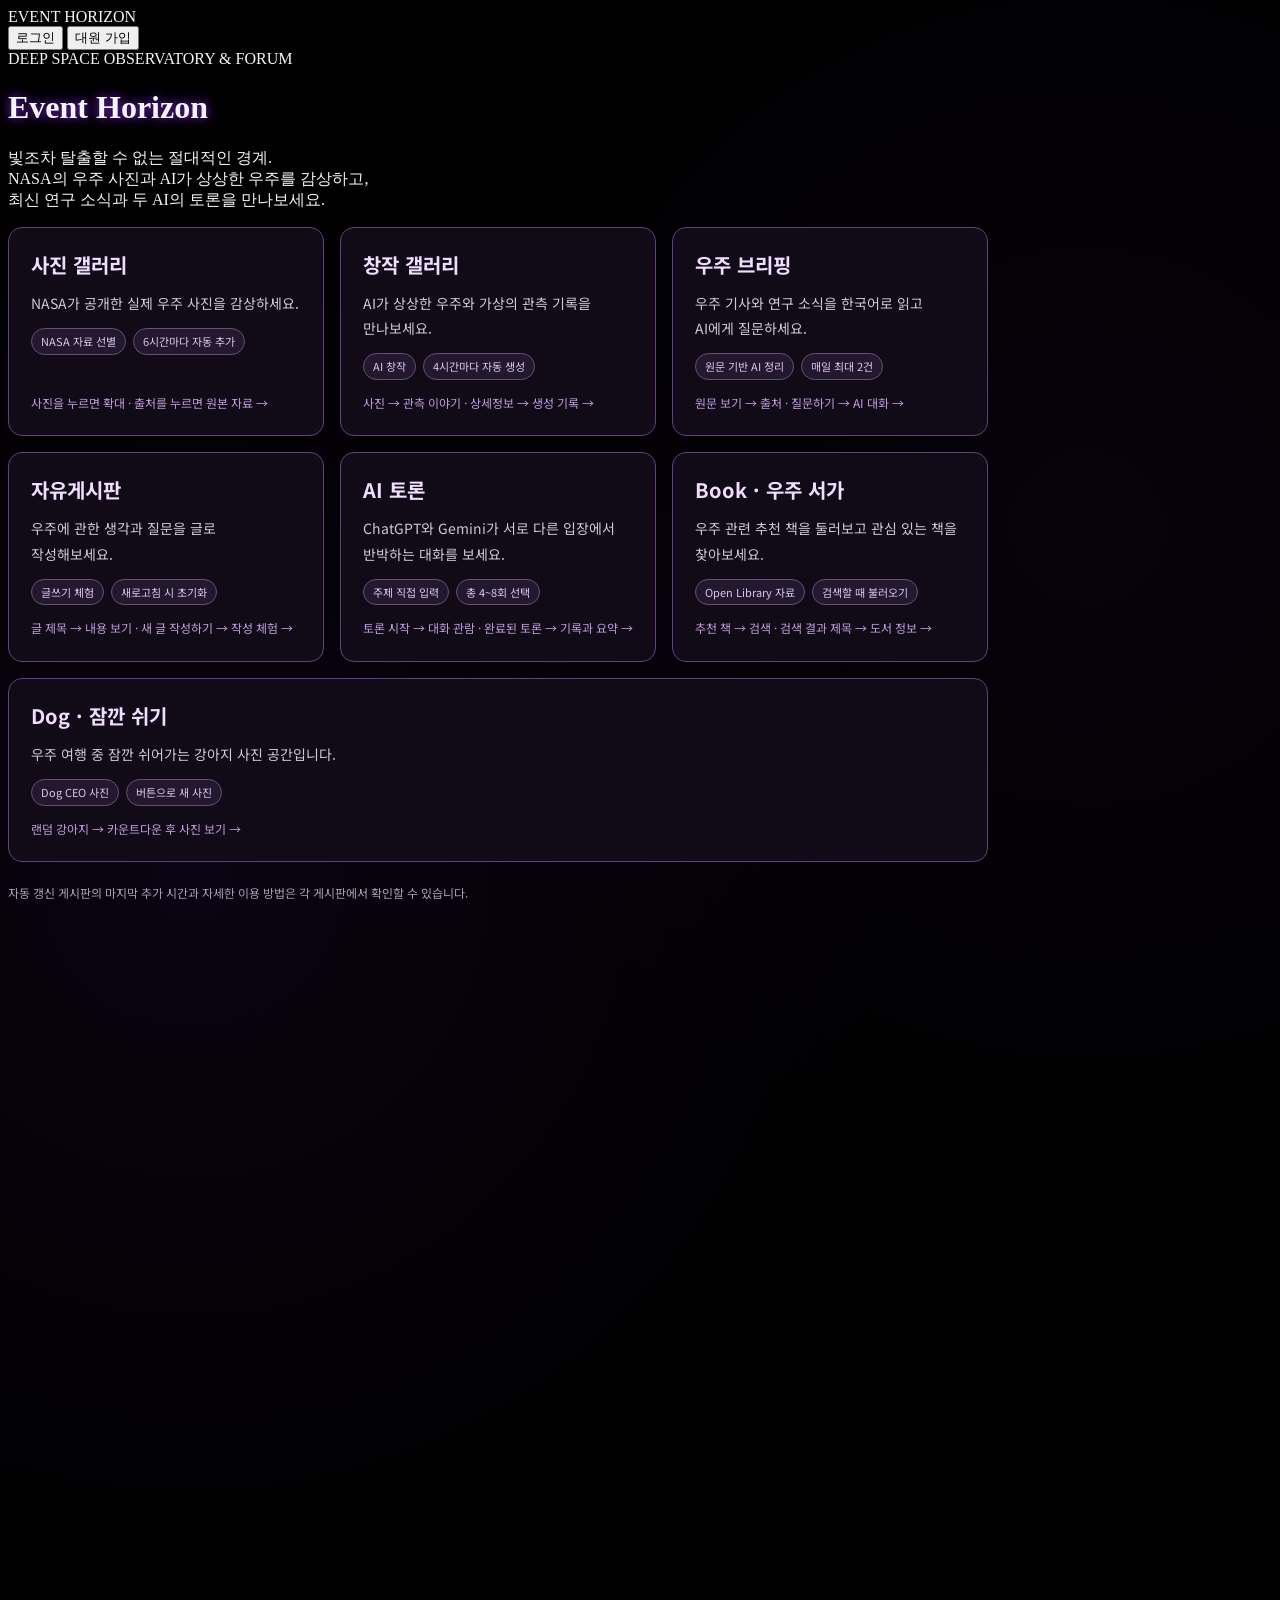
==== commit 7f9d197f: "Explain each board with visitor guides, entry cards and actual posting times" ====
--- a/index.html
+++ b/index.html
@@ -35,8 +35,32 @@
     </script>
 
     <style>
-        .home-boards { display: grid; grid-template-columns: repeat(2, minmax(0, 1fr)); gap: 16px; width: 100%; max-width: 580px; margin-inline: auto; }
-        .home-boards > button { min-height: 64px; padding: 12px 16px; font-family: 'Noto Sans KR', 'Malgun Gothic', sans-serif; letter-spacing: 0; word-break: keep-all; }
+        .home-boards {display:grid;grid-template-columns:repeat(2,minmax(0,1fr));gap:16px;width:100%;max-width:980px;margin-inline:auto;}
+        .home-board-card {display:flex;flex-direction:column;gap:12px;min-width:0;text-align:left;padding:22px;border:1px solid #60417c;border-radius:14px;background:rgba(19,13,26,.88);font-family:'Noto Sans KR','Malgun Gothic',sans-serif;letter-spacing:0;word-break:keep-all;overflow-wrap:anywhere;transition:border-color .2s,background .2s;}
+        .home-board-card:hover,.home-board-card:focus-visible {border-color:#ba85ee;background:#271735;}
+        .home-board-title {font-size:20px;font-weight:700;color:#f1ddff;}
+        .home-board-description {font-size:14px;line-height:1.8;color:#d0c8d9;}
+        .home-board-tags,.board-tags {display:flex;flex-wrap:wrap;gap:7px;}
+        .home-board-tags span,.board-tags span {border:1px solid #655178;border-radius:99px;padding:4px 9px;font-size:11px;line-height:1.5;color:#dcc5ee;background:#24182f;}
+        .home-board-action {margin-top:auto;font-size:12px;line-height:1.8;color:#bf9ddd;}
+        .home-board-card:last-child {grid-column:1/-1;}
+        .home-update-note {font-family:'Noto Sans KR','Malgun Gothic',sans-serif;font-size:12px;line-height:1.8;color:#aaa0b6;margin-top:20px;letter-spacing:0;}
+        .board-intro {font-family:'Noto Sans KR','Malgun Gothic',sans-serif;letter-spacing:0;padding:22px;border:1px solid #634181;border-radius:14px;background:rgba(18,12,25,.85);margin-bottom:28px;}
+        .board-intro-head {display:flex;flex-wrap:wrap;align-items:center;justify-content:space-between;gap:14px;}
+        .board-intro h3 {font-size:20px;font-weight:700;color:#f0ddff;margin:0;}
+        .board-intro-summary {font-size:15px;line-height:1.9;color:#d6d0df;margin:14px 0 10px;word-break:keep-all;overflow-wrap:anywhere;}
+        .board-path {font-size:13px;line-height:1.9;color:#c7a5e4;margin:0;overflow-wrap:anywhere;}
+        .board-updated {font-size:12px;line-height:1.8;color:#aea3bc;margin:12px 0 0;}
+        .board-demo-note {font-size:13px;line-height:1.9;color:#e6d4b0;border-left:2px solid #a4844b;padding-left:12px;margin:14px 0 0;}
+        .board-guide {border-top:1px solid #46334f;margin-top:16px;padding-top:12px;}
+        .board-guide summary {font-size:14px;color:#e0c7f5;cursor:pointer;width:fit-content;}
+        .board-guide summary:focus-visible {outline:2px solid #bd8ce3;outline-offset:4px;}
+        .board-guide > div {padding-top:10px;}
+        .board-guide ol {list-style:decimal;padding-left:22px;margin:0;color:#cfc6da;font-size:13px;line-height:1.95;}
+        .board-guide li + li {margin-top:8px;}
+        .board-guide-note {font-size:12px;color:#aaa0b5;line-height:1.9;margin-top:14px;}
+        @media(min-width:900px) {.home-boards {grid-template-columns:repeat(3,minmax(0,1fr));}}
+        @media(max-width:560px) {.home-boards {grid-template-columns:1fr;}.home-board-card {padding:18px;}.board-intro {padding:18px;}}
         #hub-title { overflow-wrap: anywhere; }
         #gallery-page > header { flex-direction: column; align-items: stretch; }
         #hub-tabs { display: grid; grid-template-columns: repeat(3, minmax(0, 1fr)); width: 100%; }
@@ -142,16 +166,36 @@
         ::-webkit-scrollbar-thumb:hover {
             background: rgba(138, 43, 226, 0.8);
         }
+        #tab-content-debate {font-family:'Noto Sans KR','Malgun Gothic',sans-serif;letter-spacing:0;}
+        #tab-content-debate input,#tab-content-debate textarea,#tab-content-debate select,#tab-content-debate button {font-family:inherit;letter-spacing:0;}
         .debate-fields {display:grid;gap:14px;padding:20px;border:1px solid #5b387c;border-radius:12px;background:#141018;}
         .debate-fields label {display:grid;gap:6px;font-size:14px;color:#d8cce9;}
         .debate-fields input,.debate-fields textarea,.debate-fields select {width:100%;background:#211c27;color:#fff;border:1px solid #61536e;border-radius:6px;padding:10px;}
         .debate-action {padding:10px 18px;border-radius:7px;background:#62328c;color:white;}
         .debate-fields:disabled {opacity:.6;}
-        #debate-chat {display:flex;flex-direction:column;gap:18px;max-height:650px;overflow:auto;padding:12px 0;}
-        .debate-bubble {max-width:88%;padding:16px;border-radius:16px;white-space:pre-wrap;overflow-wrap:anywhere;font-size:15px;line-height:1.85;}
-        .debate-bubble strong {display:block;font-size:12px;margin-bottom:8px;}
+        #debate-chat-wrap {position:relative;}
+        #debate-chat {display:flex;flex-direction:column;gap:18px;height:clamp(480px,93dvh,975px);overflow:auto;padding:12px 4px;scrollbar-gutter:stable;}
+        .debate-bubble {flex:0 0 auto;max-width:88%;padding:16px;border-radius:16px;white-space:pre-wrap;word-break:keep-all;overflow-wrap:anywhere;font-size:14px;line-height:1.95;}
+        .debate-bubble strong {display:block;font-size:14px;margin-bottom:8px;}
+        .debate-bubble p {margin:0;}
+        .debate-chat-spacer {flex:0 0 auto;pointer-events:none;}
         .debate-openai {align-self:flex-start;background:#17382f;border:1px solid #326452;}
         .debate-gemini {align-self:flex-end;background:#312147;border:1px solid #654d88;}
+        #debate-status {scroll-margin-top:90px;line-height:1.7;}
+        #debate-status.is-preparing {font-size:20px;font-weight:700;padding:14px 18px;border:1px solid #a875d4;border-radius:10px;background:#261337;color:#f1dcff;animation:debate-pulse 1.2s ease-in-out infinite;}
+        #debate-typing {position:absolute;bottom:14px;left:12px;max-width:85%;padding:10px 16px;border-radius:14px;box-shadow:0 5px 18px #0008;font-size:15px;font-weight:600;pointer-events:none;}
+        #debate-typing.debate-gemini {left:auto;right:12px;}
+        #debate-typing span {display:inline-block;animation:debate-pulse 1.2s ease-in-out infinite;}
+        #debate-positions {display:grid;grid-template-columns:repeat(2,minmax(0,1fr));gap:12px;margin:16px 0;}
+        #debate-positions:empty {display:none;}
+        .debate-position {padding:16px;border-radius:12px;border:1px solid;font-size:16px;line-height:1.8;overflow-wrap:anywhere;}
+        .debate-position strong {display:block;font-size:18px;margin-bottom:8px;}
+        .debate-position p {margin:0;white-space:pre-wrap;}
+        .debate-position.debate-openai {color:#d8fff0;border-color:#57a88a;}
+        .debate-position.debate-gemini {color:#f0ddff;border-color:#a675d0;}
+        @keyframes debate-pulse {0%,100% {opacity:1;}50% {opacity:.45;}}
+        @media(max-width:600px) {#debate-positions {grid-template-columns:1fr;}.debate-bubble {max-width:94%;}}
+        @media(prefers-reduced-motion:reduce) {#debate-status.is-preparing,#debate-typing span {animation:none;}}
         #debate-summary {padding:20px;border:1px solid #605173;border-radius:10px;margin-top:20px;}
         #debate-summary h4 {color:#c8acef;font-weight:bold;margin:12px 0 8px;}
         #debate-summary p {white-space:pre-wrap;line-height:1.9;font-size:14px;}
@@ -182,32 +226,54 @@
             </h1>
             <p class="text-lg md:text-xl text-gray-300 mb-10 font-light tracking-widest leading-relaxed">
                 빛조차 탈출할 수 없는 절대적인 경계.<br>
-                관측 기록을 공유하고, 자유롭게 토론하며, 최신 우주 연구와 뉴스를 브리핑으로 만나보세요.
+                NASA의 우주 사진과 AI가 상상한 우주를 감상하고,<br>최신 연구 소식과 두 AI의 토론을 만나보세요.
             </p>
             
-            <div class="home-boards">
-                <button onclick="goToGallery('photos')" class="px-8 py-3.5 border border-neonpurple text-starlight font-bold tracking-widest uppercase transition-all duration-300 shadow-neon hover:shadow-neon-hover bg-neonpurple/20 hover:bg-neonpurple rounded-md">
-                    사진 갤러리
+            <div class="home-boards" aria-label="게시판 선택">
+                <button type="button" class="home-board-card" onclick="goToGallery('photos')">
+                    <span class="home-board-title">사진 갤러리</span>
+                    <span class="home-board-description">NASA가 공개한 실제 우주 사진을 감상하세요.</span>
+                    <span class="home-board-tags"><span>NASA 자료 선별</span><span>6시간마다 자동 추가</span></span>
+                    <span class="home-board-action">사진을 누르면 확대 · 출처를 누르면 원본 자료 →</span>
                 </button>
-                <button onclick="goToGallery('forum')" class="px-8 py-3.5 border border-gray-700 hover:border-neonpurple text-gray-300 hover:text-white font-bold tracking-widest uppercase transition-all duration-300 bg-black/60 rounded-md">
-                    자유게시판
+                <button type="button" class="home-board-card" onclick="goToGallery('creative')">
+                    <span class="home-board-title">창작 갤러리</span>
+                    <span class="home-board-description">AI가 상상한 우주와 가상의 관측 기록을 만나보세요.</span>
+                    <span class="home-board-tags"><span>AI 창작</span><span>4시간마다 자동 생성</span></span>
+                    <span class="home-board-action">사진 → 관측 이야기 · 상세정보 → 생성 기록 →</span>
                 </button>
-                <button onclick="goToGallery('creative')" class="border border-neonpurple/70 text-purple-100 font-bold transition-all duration-300 shadow-neon hover:shadow-neon-hover bg-neonpurple/20 hover:bg-neonpurple rounded-md">
-                    창작 갤러리
+                <button type="button" class="home-board-card" onclick="goToGallery('briefing')">
+                    <span class="home-board-title">우주 브리핑</span>
+                    <span class="home-board-description">우주 기사와 연구 소식을 한국어로 읽고 AI에게 질문하세요.</span>
+                    <span class="home-board-tags"><span>원문 기반 AI 정리</span><span>매일 최대 2건</span></span>
+                    <span class="home-board-action">원문 보기 → 출처 · 질문하기 → AI 대화 →</span>
                 </button>
-                <button onclick="goToGallery('briefing')" class="px-8 py-3.5 border border-neonpurple/70 text-purple-100 font-bold tracking-widest uppercase transition-all duration-300 shadow-neon hover:shadow-neon-hover bg-neonpurple/20 hover:bg-neonpurple rounded-md">
-                    우주 브리핑
+                <button type="button" class="home-board-card" onclick="goToGallery('forum')">
+                    <span class="home-board-title">자유게시판</span>
+                    <span class="home-board-description">우주에 관한 생각과 질문을 글로 작성해보세요.</span>
+                    <span class="home-board-tags"><span>글쓰기 체험</span><span>새로고침 시 초기화</span></span>
+                    <span class="home-board-action">글 제목 → 내용 보기 · 새 글 작성하기 → 작성 체험 →</span>
                 </button>
-            </div>
-
-            <div class="flex justify-center gap-8 mt-6 text-sm">
-                <button onclick="goToGallery('book')" class="text-emerald-200 hover:text-white py-2">Book · 우주 서가</button>
-                <button onclick="goToGallery('dog')" class="text-amber-200 hover:text-white py-2">Dog · 잠깐 쉬기</button>
-                <button onclick="goToGallery('debate')" class="text-purple-200 hover:text-white py-2">AI 토론 · 두 관점의 대화</button>
-            </div>
-            <p class="mt-5 text-xs md:text-sm text-gray-500 tracking-wider">
-                우주 브리핑에서는 매일 중요한 우주·천문학 기사와 논문을 최대 2건씩 한국어로 소개합니다.
-            </p>
+                <button type="button" class="home-board-card" onclick="goToGallery('debate')">
+                    <span class="home-board-title">AI 토론</span>
+                    <span class="home-board-description">ChatGPT와 Gemini가 서로 다른 입장에서 반박하는 대화를 보세요.</span>
+                    <span class="home-board-tags"><span>주제 직접 입력</span><span>총 4~8회 선택</span></span>
+                    <span class="home-board-action">토론 시작 → 대화 관람 · 완료된 토론 → 기록과 요약 →</span>
+                </button>
+                <button type="button" class="home-board-card" onclick="goToGallery('book')">
+                    <span class="home-board-title">Book · 우주 서가</span>
+                    <span class="home-board-description">우주 관련 추천 책을 둘러보고 관심 있는 책을 찾아보세요.</span>
+                    <span class="home-board-tags"><span>Open Library 자료</span><span>검색할 때 불러오기</span></span>
+                    <span class="home-board-action">추천 책 → 검색 · 검색 결과 제목 → 도서 정보 →</span>
+                </button>
+                <button type="button" class="home-board-card" onclick="goToGallery('dog')">
+                    <span class="home-board-title">Dog · 잠깐 쉬기</span>
+                    <span class="home-board-description">우주 여행 중 잠깐 쉬어가는 강아지 사진 공간입니다.</span>
+                    <span class="home-board-tags"><span>Dog CEO 사진</span><span>버튼으로 새 사진</span></span>
+                    <span class="home-board-action">랜덤 강아지 → 카운트다운 후 사진 보기 →</span>
+                </button>
+            </div>
+            <p class="home-update-note">자동 갱신 게시판의 마지막 추가 시간과 자세한 이용 방법은 각 게시판에서 확인할 수 있습니다.</p>
         </div>
         
         <div class="absolute top-1/2 left-1/2 -translate-x-1/2 -translate-y-1/2 w-[600px] h-[600px] bg-neonpurple rounded-full mix-blend-screen filter blur-[130px] opacity-10 pointer-events-none z-[-1]"></div>
@@ -247,6 +313,14 @@
 
         <!-- 탭 1: 사진 갤러리 영역 -->
         <div id="tab-content-photos" class="space-y-10">
+            <section class="board-intro" aria-labelledby="guide-title-photos">
+                <div class="board-intro-head"><h3 id="guide-title-photos">사진 갤러리</h3><div class="board-tags"><span>NASA 자료 선별</span><span>6시간마다 자동 추가</span></div></div>
+                <p class="board-intro-summary">NASA 이미지 라이브러리의 기존 자료에서 새로운 사진을 선별해 소개합니다.</p>
+                <p class="board-path">사진 클릭 → 확대 보기 · 사진 아래 [출처] → NASA 원본 자료</p>
+                <p class="board-demo-note">직접 사진 업로드는 체험 기능입니다. 추가한 사진은 다른 방문자에게 공유되지 않으며 새로고침하면 사라집니다.</p><p class="board-updated" data-board-updated="photos" role="status">마지막 추가 시간을 불러오는 중입니다…</p>
+                <details class="board-guide"><summary>이용 안내</summary><div><ol><li>사진을 누르면 큰 이미지와 제목·제공자를 볼 수 있습니다.</li><li>사진 아래 [출처]를 누르면 NASA 원본 자료가 새 창에서 열립니다.</li><li>[새로운 관측 사진 전송]은 로그인 후 이용하는 업로드 체험입니다. [우주로 전송]을 누르면 이 화면에 사진이 추가됩니다.</li></ol><p class="board-guide-note">자동 선별은 6시간 간격으로 예정되어 있습니다. 자료 추가 시각은 아래에 표시하며, 촬영 시각과는 다릅니다. 자동 실행 일정과 실제 추가 시간은 다를 수 있습니다.</p></div></details>
+            </section>
+
             <!-- 업로드 상자 -->
             <div class="bg-black/60 border border-neonpurple/40 p-6 rounded-lg shadow-card-glow backdrop-blur-sm">
                 <div class="flex justify-between items-center mb-4">
@@ -282,10 +356,18 @@
 
         <!-- 탭 2: 자유게시판 영역 -->
         <div id="tab-content-forum" class="hidden space-y-8">
+            <section class="board-intro" aria-labelledby="guide-title-forum">
+                <div class="board-intro-head"><h3 id="guide-title-forum">자유게시판</h3><div class="board-tags"><span>글쓰기 체험</span><span>새로고침 시 초기화</span></div></div>
+                <p class="board-intro-summary">상대성이론부터 우주 탐사까지, 관심 있는 주제로 글을 읽고 작성해보는 공간입니다.</p>
+                <p class="board-path">글 제목 클릭 → 내용 보기 · 로그인 체험 후 [새 글 작성하기] → 글 작성</p>
+                <p class="board-demo-note">현재는 글쓰기·로그인 체험 기능입니다. 작성한 글은 이 화면에서만 유지됩니다.</p>
+                <details class="board-guide"><summary>이용 안내</summary><div><ol><li>목록의 글 제목을 누르면 게시글 내용을 볼 수 있습니다.</li><li>로그인 체험 후 [새 글 작성하기]를 눌러 제목과 내용을 입력하면 이 화면의 목록에 추가됩니다.</li><li>현재 작성한 글은 다른 방문자에게 공유되지 않으며 페이지를 새로고침하면 사라집니다.</li></ol></div></details>
+            </section>
+
             <div class="flex justify-between items-center bg-black/40 border border-gray-800 p-4 rounded-lg">
                 <div>
-                    <h3 class="text-lg font-bold text-white">사건의 지평선 토론 광장</h3>
-                    <p class="text-xs text-gray-400 mt-0.5">상대성이론, 양자역학, 시공간 왜곡에 관한 자유로운 탐구</p>
+                    <h3 class="text-lg font-bold text-white">게시글 목록</h3>
+                    <p class="text-xs text-gray-400 mt-0.5">글 제목을 눌러 내용을 읽어보세요.</p>
                 </div>
                 <button onclick="checkAuthAndOpenForumModal()" class="px-5 py-2 bg-neonpurple text-white text-sm font-bold rounded shadow-neon hover:bg-neonpurple/80 transition-all">
                     ✏️ 새 글 작성하기
@@ -312,27 +394,38 @@
 
         <!-- 탭 3: 자동 우주 브리핑 영역 -->
         <div id="tab-content-briefing" class="hidden space-y-8">
-            <div class="bg-black/50 border border-neonpurple/30 p-5 rounded-lg shadow-card-glow">
-                <div class="flex flex-col md:flex-row md:items-center md:justify-between gap-3">
-                    <div>
-                        <h3 class="text-lg font-bold text-white">🚀 자동 우주 브리핑</h3>
-                        <p class="text-xs text-gray-400 mt-1">NASA·ESA·arXiv의 우주 소식을 매일 최대 2건씩 한국어로 정리합니다.</p>
-                    </div>
-                    <span class="inline-flex items-center gap-2 text-xs text-neonpurple border border-neonpurple/40 bg-neonpurple/10 px-3 py-1.5 rounded-full whitespace-nowrap">
-                        <span class="w-2 h-2 rounded-full bg-neonpurple animate-pulse"></span> AUTO BRIEFING
-                    </span>
-                </div>
-            </div>
+            <section class="board-intro" aria-labelledby="guide-title-briefing">
+                <div class="board-intro-head"><h3 id="guide-title-briefing">우주 브리핑</h3><div class="board-tags"><span>원문 기반 AI 정리</span><span>매일 최대 2건</span></div></div>
+                <p class="board-intro-summary">NASA·ESA의 발표와 arXiv 논문을 수집하고, AI가 핵심 내용을 한국어로 정리합니다.</p>
+                <p class="board-path">글에서 한국어 요약 읽기 · [원문 보기] → 출처 · [질문하기] → 해당 글에 관한 대화</p>
+                <p class="board-updated" data-board-updated="briefing" role="status">마지막 추가 시간을 불러오는 중입니다…</p>
+                <details class="board-guide"><summary>이용 안내</summary><div><ol><li>각 글에는 출처, 기사·논문 구분, 한국어 요약이 표시됩니다. [원문 보기]로 원래 자료를 확인할 수 있습니다.</li><li>[질문하기]를 누르면 해당 브리핑과 확보한 원문·웹 검색 자료를 참고하는 AI 대화창이 열립니다.</li><li>같은 IP에서는 모든 브리핑을 합쳐 1분에 한 번 질문할 수 있습니다. 답변은 공백 포함 500자 이내입니다.</li><li>질문과 답변은 페이지에 머무는 동안만 이어집니다. 페이지를 나가거나 새로고침하면 대화가 사라집니다.</li></ol><p class="board-guide-note">매일 오전 9시 17분(한국시간)에 최대 2건을 자동 추가하도록 예정되어 있습니다. 운영자가 수동 실행하면 추가 글이 올라올 수 있습니다. 자동 실행 일정과 실제 추가 시간은 다를 수 있습니다.</p></div></details>
+            </section>
 
             <div id="briefing-list" class="space-y-5">
-                <!-- 현재는 예시 게시글입니다. 다음 단계에서 자동 수집 데이터와 연결합니다. -->
+                <!-- 저장된 자동 브리핑 데이터가 여기에 표시됩니다. -->
             </div>
         </div>
         <div id="tab-content-creative" class="hidden">
-            <p class="text-sm text-gray-400 mb-6">4시간마다 펼쳐지는 상상의 우주 · 모든 이미지와 관측 이야기는 창작입니다.</p>
+            <section class="board-intro" aria-labelledby="guide-title-creative">
+                <div class="board-intro-head"><h3 id="guide-title-creative">창작 갤러리</h3><div class="board-tags"><span>AI 창작</span><span>4시간마다 자동 생성</span></div></div>
+                <p class="board-intro-summary">천체·색감·구도 등을 무작위로 조합해 AI가 새로운 우주 이미지와 관측 이야기를 만듭니다.</p>
+                <p class="board-path">사진 클릭 → 확대 이미지와 이야기 · [상세정보] → 프롬프트·사용량·추정 비용</p>
+                <p class="board-updated" data-board-updated="creative" role="status">마지막 추가 시간을 불러오는 중입니다…</p>
+                <details class="board-guide"><summary>이용 안내</summary><div><ol><li>사진을 누르면 확대 이미지와 그 모습을 바탕으로 쓴 관측 이야기가 펼쳐집니다.</li><li>이미지와 관측 기록은 모두 창작입니다. 실제 천체·관측 데이터로 해석하지 마세요.</li><li>이야기 아래 [상세정보]를 펼치면 이미지 생성 프롬프트, 선택 조합, 토큰 사용량과 달러 기준 추정 비용을 볼 수 있습니다.</li><li>사용량이 남아 있지 않은 과거 작품은 기록 없음으로 표시됩니다.</li></ol><p class="board-guide-note">4시간 간격으로 새 작품을 자동 생성하도록 예정되어 있습니다. 이미지 생성 후 설명글이 추가될 수 있으며 운영자가 수동으로 작품을 더할 수도 있습니다. 자동 실행 일정과 실제 추가 시간은 다를 수 있습니다.</p></div></details>
+            </section>
+
             <div id="creative-grid" class="grid grid-cols-1 md:grid-cols-2 lg:grid-cols-3 gap-8"></div>
         </div>
         <div id="tab-content-book" class="hidden">
+            <section class="board-intro" aria-labelledby="guide-title-book">
+                <div class="board-intro-head"><h3 id="guide-title-book">Book · 우주 서가</h3><div class="board-tags"><span>Open Library 자료</span><span>검색할 때 불러오기</span></div></div>
+                <p class="board-intro-summary">Open Library의 도서 정보를 이용해 천문학·우주 탐사 관련 책을 찾아보는 서가입니다.</p>
+                <p class="board-path">추천 책 클릭 또는 제목·저자·키워드 입력 → [검색] · 결과 제목 클릭 → 도서 정보</p>
+
+                <details class="board-guide"><summary>이용 안내</summary><div><ol><li>추천 책을 누르면 해당 도서를 검색합니다. 검색창에 제목·저자·우주 키워드를 직접 입력해도 됩니다.</li><li>언어를 선택한 뒤 검색하면 한국어 또는 영어 도서로 범위를 좁힐 수 있습니다.</li><li>검색 결과의 책 제목을 누르면 Open Library의 상세 페이지가 새 창에서 열립니다.</li><li>아래 화살표로 검색 결과 페이지를 이동할 수 있습니다. 표지가 없는 책은 표지 없음으로 표시됩니다.</li></ol><p class="board-guide-note">책 정보는 검색할 때 불러옵니다. 정기적으로 새 게시글을 만드는 게시판은 아닙니다.</p></div></details>
+            </section>
+
             <form id="book-search-form" class="flex flex-wrap gap-3 border-b border-emerald-300/30 pb-6">
                 <label for="book-query" class="sr-only">책 제목, 저자 또는 우주 키워드</label>
                 <input id="book-query" type="search" maxlength="150" placeholder="책 제목, 저자, 우주 키워드" class="min-w-0 flex-1 w-full bg-zinc-900 border border-gray-600 rounded px-4 py-3 text-white">
@@ -350,14 +443,27 @@
             <div id="book-pagination" hidden class="flex justify-center items-center gap-5 py-6"><button id="book-prev" title="이전 페이지" aria-label="이전 페이지" class="border border-gray-600 rounded w-10 h-10 disabled:opacity-30">←</button><span id="book-page" class="text-sm text-gray-400"></span><button id="book-next" title="다음 페이지" aria-label="다음 페이지" class="border border-gray-600 rounded w-10 h-10 disabled:opacity-30">→</button></div>
         </div>
         <div id="tab-content-dog" class="hidden text-center">
-            <h3 class="text-lg text-amber-200 font-bold mb-5">작은 휴식, Dog</h3>
+            <section class="board-intro" aria-labelledby="guide-title-dog">
+                <div class="board-intro-head"><h3 id="guide-title-dog">Dog · 잠깐 쉬기</h3><div class="board-tags"><span>Dog CEO 사진</span><span>버튼으로 새 사진</span></div></div>
+                <p class="board-intro-summary">Dog CEO가 제공하는 강아지 사진을 무작위로 불러옵니다.</p>
+                <p class="board-path">[랜덤 강아지] 클릭 → 3초 카운트다운 → 새 사진 보기</p>
+
+                <details class="board-guide"><summary>이용 안내</summary><div><ol><li>[랜덤 강아지]를 누르면 3초 카운트다운 후 사진을 불러옵니다.</li><li>다른 사진을 보고 싶다면 같은 버튼을 다시 누르세요.</li><li>사진은 외부 자료를 가져오며 AI로 생성하지 않습니다. 정기 업데이트 없이 버튼을 누를 때 바뀝니다.</li></ol></div></details>
+            </section>
+
             <div id="dog-stage"><img id="dog-image" hidden alt="랜덤 강아지 사진"><div id="dog-status" role="status" aria-live="polite">오늘은 어떤 친구를 만날까요?</div></div>
             <button id="dog-random" class="mt-5 px-6 py-3 border border-amber-300/60 text-amber-200 rounded hover:bg-amber-900/30 disabled:opacity-40">랜덤 강아지</button>
             <p class="text-xs text-gray-500 mt-4"><a href="https://dog.ceo/dog-api/" target="_blank" rel="noopener noreferrer">사진 제공 · Dog CEO</a></p>
         </div>
         <div id="tab-content-debate" class="hidden w-full max-w-4xl mx-auto">
-            <h3 class="text-xl text-purple-200 font-bold mb-3">AI 토론 게시판</h3>
-            <p class="text-sm text-gray-400 mb-5">두 AI가 다른 입장에서 토론합니다. 발언은 실제 사실 검증 결과가 아닐 수 있습니다. 총 횟수는 양측 발언을 합한 수이며, 완료된 대화와 요약은 공개 게시글로 저장됩니다. 진행 중에는 페이지를 열어두세요.</p>
+            <section class="board-intro" aria-labelledby="guide-title-debate">
+                <div class="board-intro-head"><h3 id="guide-title-debate">AI 토론</h3><div class="board-tags"><span>주제 직접 입력</span><span>총 4~8회 선택</span></div></div>
+                <p class="board-intro-summary">주제와 양측 입장을 정하면 두 AI가 번갈아 반박하고, 끝난 대화와 양측 요약을 공개 기록으로 남깁니다.</p>
+                <p class="board-path">비밀번호·주제·입장 입력 → 횟수 선택 → [토론 시작] · 완료된 토론 제목 클릭 → 기록 열람</p>
+
+                <details class="board-guide"><summary>이용 안내</summary><div><ol><li>완료된 토론은 비밀번호 없이 읽을 수 있습니다. 목록에서 제목을 누르면 전체 대화와 양측 요약이 열립니다.</li><li>새 토론을 시작하려면 토론 비밀번호, 주제, ChatGPT와 Gemini의 입장을 입력하세요.</li><li>총 발언 횟수는 4~8회입니다. 4회를 선택하면 각 AI가 2번씩 발언합니다.</li><li>각 발언은 준비 시작 후 최소 7초 뒤 표시됩니다. 입력중 표시가 켜져 있는 동안에는 답변을 준비하고 있습니다.</li><li>완료 전 페이지를 나가거나 새로고침하면 토론이 취소되고 게시글로 등록되지 않습니다.</li><li>오류로 멈췄다면 [계속하기]로 재시도할 수 있습니다. AI 주장의 근거는 원문 자료와 함께 확인해주세요.</li></ol></div></details>
+            </section>
+
             <form id="debate-form">
                 <fieldset id="debate-fields" class="debate-fields">
                     <label>토론 비밀번호<input id="debate-password" type="password" required maxlength="100" autocomplete="off"></label>
@@ -368,11 +474,14 @@
                     <button type="submit" class="debate-action">토론 시작</button>
                 </fieldset>
             </form>
+            <h3 id="debate-view-title" class="text-lg font-bold mt-5"></h3>
+            <div id="debate-positions"></div>
             <p id="debate-status" role="status" aria-live="polite" class="text-sm text-purple-200 my-4">비밀번호를 입력하면 토론을 시작할 수 있습니다. AI 호출 비용이 발생합니다.</p>
             <button id="debate-resume" hidden type="button" class="debate-action">계속하기 · 추가 호출</button>
-            <h3 id="debate-view-title" class="text-lg font-bold mt-5"></h3>
-            <p id="debate-positions" class="text-sm text-gray-400 whitespace-pre-line my-3"></p>
-            <div id="debate-chat" role="log" aria-live="polite"></div>
+            <div id="debate-chat-wrap">
+                <div id="debate-chat" role="log" aria-live="polite"></div>
+                <div id="debate-typing" hidden aria-hidden="true"><span></span></div>
+            </div>
             <div id="debate-summary" hidden></div>
             <h3 class="text-lg font-bold mt-8 mb-3">완료된 토론</h3>
             <div id="debate-posts"></div>
@@ -396,6 +505,7 @@
                 <div id="generation-details" hidden class="mt-5 text-xs text-gray-400">
                     <details>
                         <summary class="cursor-pointer text-purple-200">상세정보</summary>
+                        <p class="mt-2">이 이미지의 생성 프롬프트와 토큰 사용량·추정 비용을 확인하세요.</p>
                         <pre id="generation-record" class="mt-3 whitespace-pre-wrap break-words font-sans leading-6"></pre>
                     </details>
                 </div>
@@ -854,8 +964,10 @@
                 const data = await response.json();
                 if (!Array.isArray(data)) throw new Error('Invalid gallery feed');
                 state[key] = data.filter(item => typeof item.url === 'string' && (/^https:\/\//.test(item.url) || /^\.\/assets\/creative\/[\w-]+\.webp$/.test(item.url)));
+                window.updateBoardTimestamp?.(key === 'automaticPhotos' ? 'photos' : 'creative', state[key]);
             } catch (error) {
                 console.error('갤러리를 불러오지 못했습니다:', error);
+                window.updateBoardTimestamp?.(key === 'automaticPhotos' ? 'photos' : 'creative', [], 'error');
                 if (key === 'creations') {
                     document.getElementById('creative-grid').innerHTML = '<p class="col-span-full py-12 text-center text-gray-400">이미지를 불러오지 못했습니다. 잠시 후 다시 시도해주세요.</p>';
                     return;
@@ -1084,8 +1196,10 @@
                 if (!response.ok) throw new Error(`HTTP ${response.status}`);
                 const data = await response.json();
                 state.briefings = Array.isArray(data) ? data : [];
+                window.updateBoardTimestamp?.('briefing', state.briefings);
             } catch (error) {
                 console.error('우주 브리핑을 불러오지 못했습니다:', error);
+                window.updateBoardTimestamp?.('briefing', [], 'error');
                 state.briefings = [];
             }
             renderBriefings();
@@ -1198,6 +1312,7 @@
             loadGalleryFeed('creative-gallery', 'creations', renderCreations);
         });
     </script>
+    <script src="./assets/board-guide.js"></script>
     <script src="./assets/community.js"></script>
     <script type="module" src="./assets/site-ai.js"></script>
     <script src="./assets/debate.js"></script>
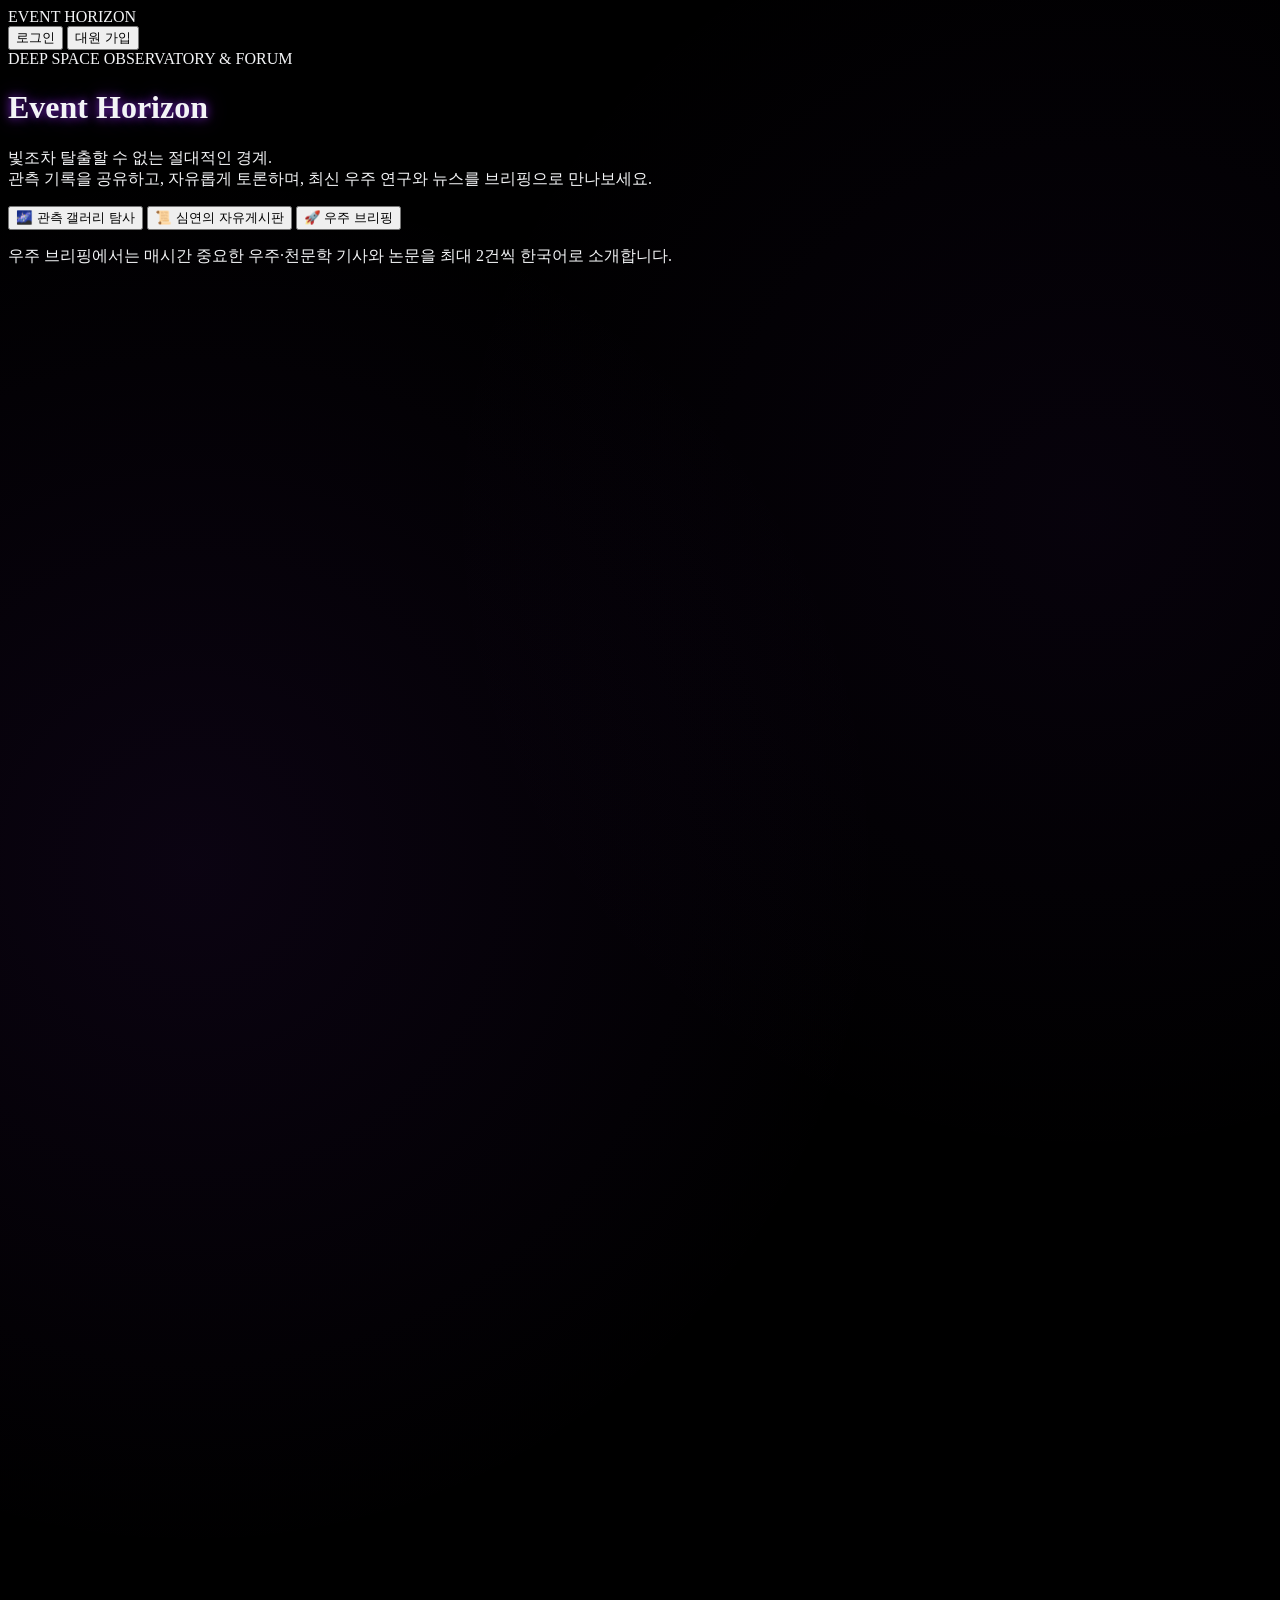
==== commit faf96a39: "Add files via upload" ====
--- a/index.html
+++ b/index.html
@@ -35,49 +35,7 @@
     </script>
 
     <style>
-        .home-boards {display:grid;grid-template-columns:repeat(2,minmax(0,1fr));gap:16px;width:100%;max-width:980px;margin-inline:auto;}
-        .home-board-card {display:flex;flex-direction:column;gap:12px;min-width:0;text-align:left;padding:22px;border:1px solid #60417c;border-radius:14px;background:rgba(19,13,26,.88);font-family:'Noto Sans KR','Malgun Gothic',sans-serif;letter-spacing:0;word-break:keep-all;overflow-wrap:anywhere;transition:border-color .2s,background .2s;}
-        .home-board-card:hover,.home-board-card:focus-visible {border-color:#ba85ee;background:#271735;}
-        .home-board-title {font-size:20px;font-weight:700;color:#f1ddff;}
-        .home-board-description {font-size:14px;line-height:1.8;color:#d0c8d9;}
-        .home-board-tags,.board-tags {display:flex;flex-wrap:wrap;gap:7px;}
-        .home-board-tags span,.board-tags span {border:1px solid #655178;border-radius:99px;padding:4px 9px;font-size:11px;line-height:1.5;color:#dcc5ee;background:#24182f;}
-        .home-board-action {margin-top:auto;font-size:12px;line-height:1.8;color:#bf9ddd;}
-        .home-board-card:last-child {grid-column:1/-1;}
-        .home-update-note {font-family:'Noto Sans KR','Malgun Gothic',sans-serif;font-size:12px;line-height:1.8;color:#aaa0b6;margin-top:20px;letter-spacing:0;}
-        .board-intro {font-family:'Noto Sans KR','Malgun Gothic',sans-serif;letter-spacing:0;padding:22px;border:1px solid #634181;border-radius:14px;background:rgba(18,12,25,.85);margin-bottom:28px;}
-        .board-intro-head {display:flex;flex-wrap:wrap;align-items:center;justify-content:space-between;gap:14px;}
-        .board-intro h3 {font-size:20px;font-weight:700;color:#f0ddff;margin:0;}
-        .board-intro-summary {font-size:15px;line-height:1.9;color:#d6d0df;margin:14px 0 10px;word-break:keep-all;overflow-wrap:anywhere;}
-        .board-path {font-size:13px;line-height:1.9;color:#c7a5e4;margin:0;overflow-wrap:anywhere;}
-        .board-updated {font-size:12px;line-height:1.8;color:#aea3bc;margin:12px 0 0;}
-        .board-demo-note {font-size:13px;line-height:1.9;color:#e6d4b0;border-left:2px solid #a4844b;padding-left:12px;margin:14px 0 0;}
-        .board-guide {border-top:1px solid #46334f;margin-top:16px;padding-top:12px;}
-        .board-guide summary {font-size:14px;color:#e0c7f5;cursor:pointer;width:fit-content;}
-        .board-guide summary:focus-visible {outline:2px solid #bd8ce3;outline-offset:4px;}
-        .board-guide > div {padding-top:10px;}
-        .board-guide ol {list-style:decimal;padding-left:22px;margin:0;color:#cfc6da;font-size:13px;line-height:1.95;}
-        .board-guide li + li {margin-top:8px;}
-        .board-guide-note {font-size:12px;color:#aaa0b5;line-height:1.9;margin-top:14px;}
-        @media(min-width:900px) {.home-boards {grid-template-columns:repeat(3,minmax(0,1fr));}}
-        @media(max-width:560px) {.home-boards {grid-template-columns:1fr;}.home-board-card {padding:18px;}.board-intro {padding:18px;}}
         #hub-title { overflow-wrap: anywhere; }
-        #gallery-page > header { flex-direction: column; align-items: stretch; }
-        #hub-tabs { display: grid; grid-template-columns: repeat(3, minmax(0, 1fr)); width: 100%; }
-        #hub-tabs button { padding: 10px 6px; letter-spacing: 0; }
-        .book-row { display: grid; grid-template-columns: 56px minmax(0, 1fr); gap: 16px; padding: 18px 0; border-bottom: 1px solid #3f3f46; }
-        .book-row img { width: 56px; height: 84px; object-fit: contain; background: #18181b; }
-        .book-row h4, .book-row p { overflow-wrap: anywhere; }
-        #tab-content-book { width: 100%; max-width: 900px; margin-inline: auto; font-family: 'Noto Sans KR', sans-serif; }
-        #tab-content-dog { width: 100%; max-width: 560px; margin-inline: auto; }
-        #dog-stage { height: 320px; position: relative; display: flex; align-items: center; justify-content: center; background: #18181b; }
-        #dog-image { width: 100%; height: 100%; object-fit: contain; }
-        #dog-status { position: absolute; inset: 0; display: flex; align-items: center; justify-content: center; background: #18181b; padding: 20px; text-align: center; }
-        #dog-status[hidden], #dog-image[hidden] { display: none; }
-        #lightbox .modal-content-box { overflow-y: auto; width: 100%; padding: 16px; }
-        #lightbox-img { max-height: 65vh; flex-shrink: 0; }
-        #lightbox { background: rgba(0, 0, 0, 0.94); }
-        #lightbox > button { z-index: 2; background: #18181b; border-radius: 4px; }
         #tab-content-briefing { max-width: 760px; width: 100%; margin-inline: auto; font-family: 'Noto Sans KR', 'Malgun Gothic', sans-serif; letter-spacing: 0; }
         #briefing-list .briefing-title { font-family: inherit; font-size: calc(20px + 2pt); line-height: 1.5; overflow-wrap: anywhere; }
         #briefing-list .briefing-summary { font-size: calc(14px + 2pt); line-height: 1.95; word-break: keep-all; overflow-wrap: anywhere; }
@@ -166,40 +124,6 @@
         ::-webkit-scrollbar-thumb:hover {
             background: rgba(138, 43, 226, 0.8);
         }
-        #tab-content-debate {font-family:'Noto Sans KR','Malgun Gothic',sans-serif;letter-spacing:0;}
-        #tab-content-debate input,#tab-content-debate textarea,#tab-content-debate select,#tab-content-debate button {font-family:inherit;letter-spacing:0;}
-        .debate-fields {display:grid;gap:14px;padding:20px;border:1px solid #5b387c;border-radius:12px;background:#141018;}
-        .debate-fields label {display:grid;gap:6px;font-size:14px;color:#d8cce9;}
-        .debate-fields input,.debate-fields textarea,.debate-fields select {width:100%;background:#211c27;color:#fff;border:1px solid #61536e;border-radius:6px;padding:10px;}
-        .debate-action {padding:10px 18px;border-radius:7px;background:#62328c;color:white;}
-        .debate-fields:disabled {opacity:.6;}
-        #debate-chat-wrap {position:relative;}
-        #debate-chat {display:flex;flex-direction:column;gap:18px;height:clamp(480px,93dvh,975px);overflow:auto;padding:12px 4px;scrollbar-gutter:stable;}
-        .debate-bubble {flex:0 0 auto;max-width:88%;padding:16px;border-radius:16px;white-space:pre-wrap;word-break:keep-all;overflow-wrap:anywhere;font-size:14px;line-height:1.95;}
-        .debate-bubble strong {display:block;font-size:14px;margin-bottom:8px;}
-        .debate-bubble p {margin:0;}
-        .debate-chat-spacer {flex:0 0 auto;pointer-events:none;}
-        .debate-openai {align-self:flex-start;background:#17382f;border:1px solid #326452;}
-        .debate-gemini {align-self:flex-end;background:#312147;border:1px solid #654d88;}
-        #debate-status {scroll-margin-top:90px;line-height:1.7;}
-        #debate-status.is-preparing {font-size:20px;font-weight:700;padding:14px 18px;border:1px solid #a875d4;border-radius:10px;background:#261337;color:#f1dcff;animation:debate-pulse 1.2s ease-in-out infinite;}
-        #debate-typing {position:absolute;bottom:14px;left:12px;max-width:85%;padding:10px 16px;border-radius:14px;box-shadow:0 5px 18px #0008;font-size:15px;font-weight:600;pointer-events:none;}
-        #debate-typing.debate-gemini {left:auto;right:12px;}
-        #debate-typing span {display:inline-block;animation:debate-pulse 1.2s ease-in-out infinite;}
-        #debate-positions {display:grid;grid-template-columns:repeat(2,minmax(0,1fr));gap:12px;margin:16px 0;}
-        #debate-positions:empty {display:none;}
-        .debate-position {padding:16px;border-radius:12px;border:1px solid;font-size:16px;line-height:1.8;overflow-wrap:anywhere;}
-        .debate-position strong {display:block;font-size:18px;margin-bottom:8px;}
-        .debate-position p {margin:0;white-space:pre-wrap;}
-        .debate-position.debate-openai {color:#d8fff0;border-color:#57a88a;}
-        .debate-position.debate-gemini {color:#f0ddff;border-color:#a675d0;}
-        @keyframes debate-pulse {0%,100% {opacity:1;}50% {opacity:.45;}}
-        @media(max-width:600px) {#debate-positions {grid-template-columns:1fr;}.debate-bubble {max-width:94%;}}
-        @media(prefers-reduced-motion:reduce) {#debate-status.is-preparing,#debate-typing span {animation:none;}}
-        #debate-summary {padding:20px;border:1px solid #605173;border-radius:10px;margin-top:20px;}
-        #debate-summary h4 {color:#c8acef;font-weight:bold;margin:12px 0 8px;}
-        #debate-summary p {white-space:pre-wrap;line-height:1.9;font-size:14px;}
-        .debate-post {display:block;width:100%;text-align:left;padding:14px;border-bottom:1px solid #433a50;overflow-wrap:anywhere;}
     </style>
 </head>
 <body class="antialiased min-h-screen relative font-sans flex flex-col">
@@ -216,7 +140,7 @@
     </nav>
 
     <!-- 화면 1: 메인 화면 (Home) -->
-    <main id="home-page" class="page active flex-col items-center justify-center relative z-10 px-4 flex-1 overflow-hidden">
+    <main id="home-page" class="page active flex-col items-center justify-center relative z-10 px-4 flex-1">
         <div class="text-center max-w-3xl mx-auto py-12">
             <div class="inline-block px-3 py-1 mb-6 border border-neonpurple/40 rounded-full text-xs tracking-widest text-gray-300 bg-neonpurple/10">
                 DEEP SPACE OBSERVATORY & FORUM
@@ -226,54 +150,24 @@
             </h1>
             <p class="text-lg md:text-xl text-gray-300 mb-10 font-light tracking-widest leading-relaxed">
                 빛조차 탈출할 수 없는 절대적인 경계.<br>
-                NASA의 우주 사진과 AI가 상상한 우주를 감상하고,<br>최신 연구 소식과 두 AI의 토론을 만나보세요.
+                관측 기록을 공유하고, 자유롭게 토론하며, 최신 우주 연구와 뉴스를 브리핑으로 만나보세요.
             </p>
             
-            <div class="home-boards" aria-label="게시판 선택">
-                <button type="button" class="home-board-card" onclick="goToGallery('photos')">
-                    <span class="home-board-title">사진 갤러리</span>
-                    <span class="home-board-description">NASA가 공개한 실제 우주 사진을 감상하세요.</span>
-                    <span class="home-board-tags"><span>NASA 자료 선별</span><span>6시간마다 자동 추가</span></span>
-                    <span class="home-board-action">사진을 누르면 확대 · 출처를 누르면 원본 자료 →</span>
+            <div class="flex flex-col sm:flex-row sm:flex-wrap gap-4 justify-center items-center">
+                <button onclick="goToGallery('photos')" class="px-8 py-3.5 border border-neonpurple text-starlight font-bold tracking-widest uppercase transition-all duration-300 shadow-neon hover:shadow-neon-hover bg-neonpurple/20 hover:bg-neonpurple rounded-md">
+                    🌌 관측 갤러리 탐사
                 </button>
-                <button type="button" class="home-board-card" onclick="goToGallery('creative')">
-                    <span class="home-board-title">창작 갤러리</span>
-                    <span class="home-board-description">AI가 상상한 우주와 가상의 관측 기록을 만나보세요.</span>
-                    <span class="home-board-tags"><span>AI 창작</span><span>4시간마다 자동 생성</span></span>
-                    <span class="home-board-action">사진 → 관측 이야기 · 상세정보 → 생성 기록 →</span>
+                <button onclick="goToGallery('forum')" class="px-8 py-3.5 border border-gray-700 hover:border-neonpurple text-gray-300 hover:text-white font-bold tracking-widest uppercase transition-all duration-300 bg-black/60 rounded-md">
+                    📜 심연의 자유게시판
                 </button>
-                <button type="button" class="home-board-card" onclick="goToGallery('briefing')">
-                    <span class="home-board-title">우주 브리핑</span>
-                    <span class="home-board-description">우주 기사와 연구 소식을 한국어로 읽고 AI에게 질문하세요.</span>
-                    <span class="home-board-tags"><span>원문 기반 AI 정리</span><span>매일 최대 2건</span></span>
-                    <span class="home-board-action">원문 보기 → 출처 · 질문하기 → AI 대화 →</span>
+                <button onclick="goToGallery('briefing')" class="px-8 py-3.5 border border-neonpurple/70 text-purple-100 font-bold tracking-widest uppercase transition-all duration-300 shadow-neon hover:shadow-neon-hover bg-neonpurple/20 hover:bg-neonpurple rounded-md">
+                    🚀 우주 브리핑
                 </button>
-                <button type="button" class="home-board-card" onclick="goToGallery('forum')">
-                    <span class="home-board-title">자유게시판</span>
-                    <span class="home-board-description">우주에 관한 생각과 질문을 글로 작성해보세요.</span>
-                    <span class="home-board-tags"><span>글쓰기 체험</span><span>새로고침 시 초기화</span></span>
-                    <span class="home-board-action">글 제목 → 내용 보기 · 새 글 작성하기 → 작성 체험 →</span>
-                </button>
-                <button type="button" class="home-board-card" onclick="goToGallery('debate')">
-                    <span class="home-board-title">AI 토론</span>
-                    <span class="home-board-description">ChatGPT와 Gemini가 서로 다른 입장에서 반박하는 대화를 보세요.</span>
-                    <span class="home-board-tags"><span>주제 직접 입력</span><span>총 4~8회 선택</span></span>
-                    <span class="home-board-action">토론 시작 → 대화 관람 · 완료된 토론 → 기록과 요약 →</span>
-                </button>
-                <button type="button" class="home-board-card" onclick="goToGallery('book')">
-                    <span class="home-board-title">Book · 우주 서가</span>
-                    <span class="home-board-description">우주 관련 추천 책을 둘러보고 관심 있는 책을 찾아보세요.</span>
-                    <span class="home-board-tags"><span>Open Library 자료</span><span>검색할 때 불러오기</span></span>
-                    <span class="home-board-action">추천 책 → 검색 · 검색 결과 제목 → 도서 정보 →</span>
-                </button>
-                <button type="button" class="home-board-card" onclick="goToGallery('dog')">
-                    <span class="home-board-title">Dog · 잠깐 쉬기</span>
-                    <span class="home-board-description">우주 여행 중 잠깐 쉬어가는 강아지 사진 공간입니다.</span>
-                    <span class="home-board-tags"><span>Dog CEO 사진</span><span>버튼으로 새 사진</span></span>
-                    <span class="home-board-action">랜덤 강아지 → 카운트다운 후 사진 보기 →</span>
-                </button>
-            </div>
-            <p class="home-update-note">자동 갱신 게시판의 마지막 추가 시간과 자세한 이용 방법은 각 게시판에서 확인할 수 있습니다.</p>
+            </div>
+
+            <p class="mt-5 text-xs md:text-sm text-gray-500 tracking-wider">
+                우주 브리핑에서는 매시간 중요한 우주·천문학 기사와 논문을 최대 2건씩 한국어로 소개합니다.
+            </p>
         </div>
         
         <div class="absolute top-1/2 left-1/2 -translate-x-1/2 -translate-y-1/2 w-[600px] h-[600px] bg-neonpurple rounded-full mix-blend-screen filter blur-[130px] opacity-10 pointer-events-none z-[-1]"></div>
@@ -294,7 +188,7 @@
             </div>
             
             <!-- 탭 전환 버튼 -->
-            <div id="hub-tabs" class="bg-black/70 p-1 border border-neonpurple/40 rounded-lg">
+            <div class="grid grid-cols-2 lg:flex w-full lg:w-auto shrink-0 bg-black/70 p-1 border border-neonpurple/40 rounded-lg">
                 <button id="tab-btn-photos" onclick="switchHubTab('photos')" class="px-5 py-2 rounded text-sm font-bold transition-all bg-neonpurple text-white shadow-neon">
                     🌌 사진 갤러리
                 </button>
@@ -305,22 +199,11 @@
                 <button id="tab-btn-briefing" onclick="switchHubTab('briefing')" class="px-5 py-2 rounded text-sm font-bold transition-all text-gray-400 hover:text-white">
                     🚀 우주 브리핑
                 </button>
-                <button id="tab-btn-book" onclick="switchHubTab('book')" class="px-5 py-2 rounded text-sm font-bold text-gray-400 hover:text-white">Book</button>
-                <button id="tab-btn-debate" onclick="switchHubTab('debate')" class="px-5 py-2 rounded text-sm font-bold text-gray-400 hover:text-white">AI 토론</button>
-                <button id="tab-btn-dog" onclick="switchHubTab('dog')" class="px-5 py-2 rounded text-sm font-bold text-gray-400 hover:text-white">Dog</button>
             </div>
         </header>
 
         <!-- 탭 1: 사진 갤러리 영역 -->
         <div id="tab-content-photos" class="space-y-10">
-            <section class="board-intro" aria-labelledby="guide-title-photos">
-                <div class="board-intro-head"><h3 id="guide-title-photos">사진 갤러리</h3><div class="board-tags"><span>NASA 자료 선별</span><span>6시간마다 자동 추가</span></div></div>
-                <p class="board-intro-summary">NASA 이미지 라이브러리의 기존 자료에서 새로운 사진을 선별해 소개합니다.</p>
-                <p class="board-path">사진 클릭 → 확대 보기 · 사진 아래 [출처] → NASA 원본 자료</p>
-                <p class="board-demo-note">직접 사진 업로드는 체험 기능입니다. 추가한 사진은 다른 방문자에게 공유되지 않으며 새로고침하면 사라집니다.</p><p class="board-updated" data-board-updated="photos" role="status">마지막 추가 시간을 불러오는 중입니다…</p>
-                <details class="board-guide"><summary>이용 안내</summary><div><ol><li>사진을 누르면 큰 이미지와 제목·제공자를 볼 수 있습니다.</li><li>사진 아래 [출처]를 누르면 NASA 원본 자료가 새 창에서 열립니다.</li><li>[새로운 관측 사진 전송]은 로그인 후 이용하는 업로드 체험입니다. [우주로 전송]을 누르면 이 화면에 사진이 추가됩니다.</li></ol><p class="board-guide-note">자동 선별은 6시간 간격으로 예정되어 있습니다. 자료 추가 시각은 아래에 표시하며, 촬영 시각과는 다릅니다. 자동 실행 일정과 실제 추가 시간은 다를 수 있습니다.</p></div></details>
-            </section>
-
             <!-- 업로드 상자 -->
             <div class="bg-black/60 border border-neonpurple/40 p-6 rounded-lg shadow-card-glow backdrop-blur-sm">
                 <div class="flex justify-between items-center mb-4">
@@ -356,18 +239,10 @@
 
         <!-- 탭 2: 자유게시판 영역 -->
         <div id="tab-content-forum" class="hidden space-y-8">
-            <section class="board-intro" aria-labelledby="guide-title-forum">
-                <div class="board-intro-head"><h3 id="guide-title-forum">자유게시판</h3><div class="board-tags"><span>글쓰기 체험</span><span>새로고침 시 초기화</span></div></div>
-                <p class="board-intro-summary">상대성이론부터 우주 탐사까지, 관심 있는 주제로 글을 읽고 작성해보는 공간입니다.</p>
-                <p class="board-path">글 제목 클릭 → 내용 보기 · 로그인 체험 후 [새 글 작성하기] → 글 작성</p>
-                <p class="board-demo-note">현재는 글쓰기·로그인 체험 기능입니다. 작성한 글은 이 화면에서만 유지됩니다.</p>
-                <details class="board-guide"><summary>이용 안내</summary><div><ol><li>목록의 글 제목을 누르면 게시글 내용을 볼 수 있습니다.</li><li>로그인 체험 후 [새 글 작성하기]를 눌러 제목과 내용을 입력하면 이 화면의 목록에 추가됩니다.</li><li>현재 작성한 글은 다른 방문자에게 공유되지 않으며 페이지를 새로고침하면 사라집니다.</li></ol></div></details>
-            </section>
-
             <div class="flex justify-between items-center bg-black/40 border border-gray-800 p-4 rounded-lg">
                 <div>
-                    <h3 class="text-lg font-bold text-white">게시글 목록</h3>
-                    <p class="text-xs text-gray-400 mt-0.5">글 제목을 눌러 내용을 읽어보세요.</p>
+                    <h3 class="text-lg font-bold text-white">사건의 지평선 토론 광장</h3>
+                    <p class="text-xs text-gray-400 mt-0.5">상대성이론, 양자역학, 시공간 왜곡에 관한 자유로운 탐구</p>
                 </div>
                 <button onclick="checkAuthAndOpenForumModal()" class="px-5 py-2 bg-neonpurple text-white text-sm font-bold rounded shadow-neon hover:bg-neonpurple/80 transition-all">
                     ✏️ 새 글 작성하기
@@ -394,103 +269,30 @@
 
         <!-- 탭 3: 자동 우주 브리핑 영역 -->
         <div id="tab-content-briefing" class="hidden space-y-8">
-            <section class="board-intro" aria-labelledby="guide-title-briefing">
-                <div class="board-intro-head"><h3 id="guide-title-briefing">우주 브리핑</h3><div class="board-tags"><span>원문 기반 AI 정리</span><span>매일 최대 2건</span></div></div>
-                <p class="board-intro-summary">NASA·ESA의 발표와 arXiv 논문을 수집하고, AI가 핵심 내용을 한국어로 정리합니다.</p>
-                <p class="board-path">글에서 한국어 요약 읽기 · [원문 보기] → 출처 · [질문하기] → 해당 글에 관한 대화</p>
-                <p class="board-updated" data-board-updated="briefing" role="status">마지막 추가 시간을 불러오는 중입니다…</p>
-                <details class="board-guide"><summary>이용 안내</summary><div><ol><li>각 글에는 출처, 기사·논문 구분, 한국어 요약이 표시됩니다. [원문 보기]로 원래 자료를 확인할 수 있습니다.</li><li>[질문하기]를 누르면 해당 브리핑과 확보한 원문·웹 검색 자료를 참고하는 AI 대화창이 열립니다.</li><li>같은 IP에서는 모든 브리핑을 합쳐 1분에 한 번 질문할 수 있습니다. 답변은 공백 포함 500자 이내입니다.</li><li>질문과 답변은 페이지에 머무는 동안만 이어집니다. 페이지를 나가거나 새로고침하면 대화가 사라집니다.</li></ol><p class="board-guide-note">매일 오전 9시 17분(한국시간)에 최대 2건을 자동 추가하도록 예정되어 있습니다. 운영자가 수동 실행하면 추가 글이 올라올 수 있습니다. 자동 실행 일정과 실제 추가 시간은 다를 수 있습니다.</p></div></details>
-            </section>
+            <div class="bg-black/50 border border-neonpurple/30 p-5 rounded-lg shadow-card-glow">
+                <div class="flex flex-col md:flex-row md:items-center md:justify-between gap-3">
+                    <div>
+                        <h3 class="text-lg font-bold text-white">🚀 자동 우주 브리핑</h3>
+                        <p class="text-xs text-gray-400 mt-1">중요한 우주·천문학 논문과 기사를 매시간 최대 2건씩 한국어로 정리합니다.</p>
+                    </div>
+                    <span class="inline-flex items-center gap-2 text-xs text-neonpurple border border-neonpurple/40 bg-neonpurple/10 px-3 py-1.5 rounded-full whitespace-nowrap">
+                        <span class="w-2 h-2 rounded-full bg-neonpurple animate-pulse"></span> AUTO BRIEFING
+                    </span>
+                </div>
+            </div>
 
             <div id="briefing-list" class="space-y-5">
-                <!-- 저장된 자동 브리핑 데이터가 여기에 표시됩니다. -->
+                <!-- 현재는 예시 게시글입니다. 다음 단계에서 자동 수집 데이터와 연결합니다. -->
             </div>
         </div>
         <div id="tab-content-creative" class="hidden">
-            <section class="board-intro" aria-labelledby="guide-title-creative">
-                <div class="board-intro-head"><h3 id="guide-title-creative">창작 갤러리</h3><div class="board-tags"><span>AI 창작</span><span>4시간마다 자동 생성</span></div></div>
-                <p class="board-intro-summary">천체·색감·구도 등을 무작위로 조합해 AI가 새로운 우주 이미지와 관측 이야기를 만듭니다.</p>
-                <p class="board-path">사진 클릭 → 확대 이미지와 이야기 · [상세정보] → 프롬프트·사용량·추정 비용</p>
-                <p class="board-updated" data-board-updated="creative" role="status">마지막 추가 시간을 불러오는 중입니다…</p>
-                <details class="board-guide"><summary>이용 안내</summary><div><ol><li>사진을 누르면 확대 이미지와 그 모습을 바탕으로 쓴 관측 이야기가 펼쳐집니다.</li><li>이미지와 관측 기록은 모두 창작입니다. 실제 천체·관측 데이터로 해석하지 마세요.</li><li>이야기 아래 [상세정보]를 펼치면 이미지 생성 프롬프트, 선택 조합, 토큰 사용량과 달러 기준 추정 비용을 볼 수 있습니다.</li><li>사용량이 남아 있지 않은 과거 작품은 기록 없음으로 표시됩니다.</li></ol><p class="board-guide-note">4시간 간격으로 새 작품을 자동 생성하도록 예정되어 있습니다. 이미지 생성 후 설명글이 추가될 수 있으며 운영자가 수동으로 작품을 더할 수도 있습니다. 자동 실행 일정과 실제 추가 시간은 다를 수 있습니다.</p></div></details>
-            </section>
-
             <div id="creative-grid" class="grid grid-cols-1 md:grid-cols-2 lg:grid-cols-3 gap-8"></div>
         </div>
-        <div id="tab-content-book" class="hidden">
-            <section class="board-intro" aria-labelledby="guide-title-book">
-                <div class="board-intro-head"><h3 id="guide-title-book">Book · 우주 서가</h3><div class="board-tags"><span>Open Library 자료</span><span>검색할 때 불러오기</span></div></div>
-                <p class="board-intro-summary">Open Library의 도서 정보를 이용해 천문학·우주 탐사 관련 책을 찾아보는 서가입니다.</p>
-                <p class="board-path">추천 책 클릭 또는 제목·저자·키워드 입력 → [검색] · 결과 제목 클릭 → 도서 정보</p>
-
-                <details class="board-guide"><summary>이용 안내</summary><div><ol><li>추천 책을 누르면 해당 도서를 검색합니다. 검색창에 제목·저자·우주 키워드를 직접 입력해도 됩니다.</li><li>언어를 선택한 뒤 검색하면 한국어 또는 영어 도서로 범위를 좁힐 수 있습니다.</li><li>검색 결과의 책 제목을 누르면 Open Library의 상세 페이지가 새 창에서 열립니다.</li><li>아래 화살표로 검색 결과 페이지를 이동할 수 있습니다. 표지가 없는 책은 표지 없음으로 표시됩니다.</li></ol><p class="board-guide-note">책 정보는 검색할 때 불러옵니다. 정기적으로 새 게시글을 만드는 게시판은 아닙니다.</p></div></details>
-            </section>
-
-            <form id="book-search-form" class="flex flex-wrap gap-3 border-b border-emerald-300/30 pb-6">
-                <label for="book-query" class="sr-only">책 제목, 저자 또는 우주 키워드</label>
-                <input id="book-query" type="search" maxlength="150" placeholder="책 제목, 저자, 우주 키워드" class="min-w-0 flex-1 w-full bg-zinc-900 border border-gray-600 rounded px-4 py-3 text-white">
-                <button id="book-search-button" type="submit" class="border border-emerald-300/60 text-emerald-200 px-5 py-3 rounded hover:bg-emerald-900/30">검색</button>
-                <label for="book-language" class="sr-only">언어</label>
-                <select id="book-language" class="bg-zinc-900 text-gray-200 border border-gray-600 rounded px-3"><option value="">모든 언어</option><option value="kor">한국어</option><option value="eng">영어</option></select>
-            </form>
-            <section class="py-6 border-b border-gray-700">
-                <h3 class="text-lg text-emerald-200 font-bold mb-4">추천 책</h3>
-                <div id="book-recommendations" class="grid grid-cols-1 sm:grid-cols-2 gap-x-8 gap-y-4"></div>
-            </section>
-            <div class="flex justify-between items-center gap-4 mt-7"><h3 class="text-lg font-bold">검색 결과</h3><a href="https://openlibrary.org" target="_blank" rel="noopener noreferrer" class="text-xs text-gray-400">Open Library</a></div>
-            <p id="book-status" role="status" aria-live="polite" class="text-sm text-gray-400 my-4">검색어를 입력하거나 추천 책을 선택해주세요.</p>
-            <div id="book-results"></div>
-            <div id="book-pagination" hidden class="flex justify-center items-center gap-5 py-6"><button id="book-prev" title="이전 페이지" aria-label="이전 페이지" class="border border-gray-600 rounded w-10 h-10 disabled:opacity-30">←</button><span id="book-page" class="text-sm text-gray-400"></span><button id="book-next" title="다음 페이지" aria-label="다음 페이지" class="border border-gray-600 rounded w-10 h-10 disabled:opacity-30">→</button></div>
-        </div>
-        <div id="tab-content-dog" class="hidden text-center">
-            <section class="board-intro" aria-labelledby="guide-title-dog">
-                <div class="board-intro-head"><h3 id="guide-title-dog">Dog · 잠깐 쉬기</h3><div class="board-tags"><span>Dog CEO 사진</span><span>버튼으로 새 사진</span></div></div>
-                <p class="board-intro-summary">Dog CEO가 제공하는 강아지 사진을 무작위로 불러옵니다.</p>
-                <p class="board-path">[랜덤 강아지] 클릭 → 3초 카운트다운 → 새 사진 보기</p>
-
-                <details class="board-guide"><summary>이용 안내</summary><div><ol><li>[랜덤 강아지]를 누르면 3초 카운트다운 후 사진을 불러옵니다.</li><li>다른 사진을 보고 싶다면 같은 버튼을 다시 누르세요.</li><li>사진은 외부 자료를 가져오며 AI로 생성하지 않습니다. 정기 업데이트 없이 버튼을 누를 때 바뀝니다.</li></ol></div></details>
-            </section>
-
-            <div id="dog-stage"><img id="dog-image" hidden alt="랜덤 강아지 사진"><div id="dog-status" role="status" aria-live="polite">오늘은 어떤 친구를 만날까요?</div></div>
-            <button id="dog-random" class="mt-5 px-6 py-3 border border-amber-300/60 text-amber-200 rounded hover:bg-amber-900/30 disabled:opacity-40">랜덤 강아지</button>
-            <p class="text-xs text-gray-500 mt-4"><a href="https://dog.ceo/dog-api/" target="_blank" rel="noopener noreferrer">사진 제공 · Dog CEO</a></p>
-        </div>
-        <div id="tab-content-debate" class="hidden w-full max-w-4xl mx-auto">
-            <section class="board-intro" aria-labelledby="guide-title-debate">
-                <div class="board-intro-head"><h3 id="guide-title-debate">AI 토론</h3><div class="board-tags"><span>주제 직접 입력</span><span>총 4~8회 선택</span></div></div>
-                <p class="board-intro-summary">주제와 양측 입장을 정하면 두 AI가 번갈아 반박하고, 끝난 대화와 양측 요약을 공개 기록으로 남깁니다.</p>
-                <p class="board-path">비밀번호·주제·입장 입력 → 횟수 선택 → [토론 시작] · 완료된 토론 제목 클릭 → 기록 열람</p>
-
-                <details class="board-guide"><summary>이용 안내</summary><div><ol><li>완료된 토론은 비밀번호 없이 읽을 수 있습니다. 목록에서 제목을 누르면 전체 대화와 양측 요약이 열립니다.</li><li>새 토론을 시작하려면 토론 비밀번호, 주제, ChatGPT와 Gemini의 입장을 입력하세요.</li><li>총 발언 횟수는 4~8회입니다. 4회를 선택하면 각 AI가 2번씩 발언합니다.</li><li>각 발언은 준비 시작 후 최소 7초 뒤 표시됩니다. 입력중 표시가 켜져 있는 동안에는 답변을 준비하고 있습니다.</li><li>완료 전 페이지를 나가거나 새로고침하면 토론이 취소되고 게시글로 등록되지 않습니다.</li><li>오류로 멈췄다면 [계속하기]로 재시도할 수 있습니다. AI 주장의 근거는 원문 자료와 함께 확인해주세요.</li></ol></div></details>
-            </section>
-
-            <form id="debate-form">
-                <fieldset id="debate-fields" class="debate-fields">
-                    <label>토론 비밀번호<input id="debate-password" type="password" required maxlength="100" autocomplete="off"></label>
-                    <label>토론 주제<input id="debate-topic" required maxlength="300" placeholder="예: 인류는 화성 정착에 우선 투자해야 하는가?"></label>
-                    <label>ChatGPT 입장<textarea id="debate-openai-position" required maxlength="800" rows="2" placeholder="찬성 또는 반대의 구체적인 입장"></textarea></label>
-                    <label>Gemini 입장<textarea id="debate-gemini-position" required maxlength="800" rows="2" placeholder="상대 AI와 다른 입장"></textarea></label>
-                    <label>총 발언 횟수<select id="debate-turns"></select></label>
-                    <button type="submit" class="debate-action">토론 시작</button>
-                </fieldset>
-            </form>
-            <h3 id="debate-view-title" class="text-lg font-bold mt-5"></h3>
-            <div id="debate-positions"></div>
-            <p id="debate-status" role="status" aria-live="polite" class="text-sm text-purple-200 my-4">비밀번호를 입력하면 토론을 시작할 수 있습니다. AI 호출 비용이 발생합니다.</p>
-            <button id="debate-resume" hidden type="button" class="debate-action">계속하기 · 추가 호출</button>
-            <div id="debate-chat-wrap">
-                <div id="debate-chat" role="log" aria-live="polite"></div>
-                <div id="debate-typing" hidden aria-hidden="true"><span></span></div>
-            </div>
-            <div id="debate-summary" hidden></div>
-            <h3 class="text-lg font-bold mt-8 mb-3">완료된 토론</h3>
-            <div id="debate-posts"></div>
-        </div>
     </section>
 
     <!-- 모달 1: 이미지 확대 라이트박스 -->
-    <div id="lightbox" role="dialog" aria-modal="true" aria-labelledby="lightbox-title" class="custom-modal fixed inset-0 z-50 flex items-center justify-center bg-black/90 p-4" onclick="closeLightbox(event)">
-        <button aria-label="사진 닫기" class="absolute top-6 right-6 text-white hover:text-neonpurple transition-colors p-2" onclick="closeLightbox(event, true)">
+    <div id="lightbox" class="custom-modal fixed inset-0 z-50 flex items-center justify-center bg-black/90 p-4" onclick="closeLightbox(event)">
+        <button class="absolute top-6 right-6 text-white hover:text-neonpurple transition-colors p-2" onclick="closeLightbox(event, true)">
             <svg class="w-8 h-8" fill="none" stroke="currentColor" viewBox="0 0 24 24"><path stroke-linecap="round" stroke-linejoin="round" stroke-width="2" d="M6 18L18 6M6 6l12 12"></path></svg>
         </button>
         <div class="modal-content-box relative max-w-5xl max-h-[90vh] flex flex-col items-center">
@@ -498,17 +300,6 @@
             <div class="mt-4 text-center">
                 <p id="lightbox-title" class="text-xl md:text-2xl font-serif text-glow text-white"></p>
                 <p id="lightbox-author" class="text-xs text-gray-400 mt-1"></p>
-            </div>
-            <div id="lightbox-story" hidden class="max-w-2xl mt-6 border-t border-purple-300/30 pt-5 text-left">
-                <p class="text-sm text-amber-200 mb-3">가상의 관측 이야기 · 실제 천문학적 사실이 아닙니다.</p>
-                <p id="lightbox-description" class="text-gray-300 text-base leading-8 whitespace-pre-line"></p>
-                <div id="generation-details" hidden class="mt-5 text-xs text-gray-400">
-                    <details>
-                        <summary class="cursor-pointer text-purple-200">상세정보</summary>
-                        <p class="mt-2">이 이미지의 생성 프롬프트와 토큰 사용량·추정 비용을 확인하세요.</p>
-                        <pre id="generation-record" class="mt-3 whitespace-pre-wrap break-words font-sans leading-6"></pre>
-                    </details>
-                </div>
             </div>
         </div>
     </div>
@@ -951,7 +742,7 @@
             state.creations.forEach(photo => {
                 const article = document.createElement('article');
                 article.className = 'gallery-card rounded-lg overflow-hidden cursor-pointer';
-                article.onclick = () => openLightbox(photo.url, photo.title, 'AI 창작', photo.descriptionSource === 'vision-ai' && photo.description ? photo.description : '이 사진을 바탕으로 AI가 새로운 가상 이야기를 작성하고 있습니다. 완료되면 저장된 설명이 표시됩니다.', photo);
+                article.onclick = () => openLightbox(photo.url, photo.title, 'AI 창작');
                 article.innerHTML = `<div class="gallery-image-container aspect-square bg-zinc-900"><img src="${escapeHtml(photo.url)}" alt="${escapeHtml(photo.title)}" loading="lazy" class="gallery-image w-full h-full object-cover"></div><div class="p-5"><p class="text-xs text-purple-200 mb-2">AI 창작 · ${escapeHtml(photo.date)}</p><h3 class="text-lg font-bold text-white">${escapeHtml(photo.title)}</h3></div>`;
                 grid.appendChild(article);
             });
@@ -964,10 +755,8 @@
                 const data = await response.json();
                 if (!Array.isArray(data)) throw new Error('Invalid gallery feed');
                 state[key] = data.filter(item => typeof item.url === 'string' && (/^https:\/\//.test(item.url) || /^\.\/assets\/creative\/[\w-]+\.webp$/.test(item.url)));
-                window.updateBoardTimestamp?.(key === 'automaticPhotos' ? 'photos' : 'creative', state[key]);
             } catch (error) {
                 console.error('갤러리를 불러오지 못했습니다:', error);
-                window.updateBoardTimestamp?.(key === 'automaticPhotos' ? 'photos' : 'creative', [], 'error');
                 if (key === 'creations') {
                     document.getElementById('creative-grid').innerHTML = '<p class="col-span-full py-12 text-center text-gray-400">이미지를 불러오지 못했습니다. 잠시 후 다시 시도해주세요.</p>';
                     return;
@@ -1015,13 +804,10 @@
         const lightboxTitle = document.getElementById('lightbox-title');
         const lightboxAuthor = document.getElementById('lightbox-author');
 
-        function openLightbox(imgSrc, title, author, description = '', creation = null) {
-            window.showGenerationDetails?.(creation);
+        function openLightbox(imgSrc, title, author) {
             lightboxImg.src = imgSrc;
             lightboxTitle.textContent = title;
             lightboxAuthor.textContent = `관측 기록자: ${author || '미상의 대원'}`;
-            document.getElementById('lightbox-description').textContent = description;
-            document.getElementById('lightbox-story').hidden = !description;
             lightbox.classList.add('show');
             document.body.style.overflow = 'hidden';
         }
@@ -1032,9 +818,6 @@
                 document.body.style.overflow = 'auto';
             }
         }
-        document.addEventListener('keydown', event => {
-            if (event.key === 'Escape' && lightbox.classList.contains('show')) closeLightbox(event, true);
-        });
 
         // ----------------------------------------------------
         // [5] 자유게시판 렌더링 및 상세 보기 로직
@@ -1155,7 +938,7 @@
                 list.innerHTML = `
                     <div class="bg-black/50 border border-gray-800 rounded-lg p-6 text-center">
                         <p class="text-gray-400 text-sm">아직 자동 브리핑이 없습니다.</p>
-                        <p class="text-gray-600 text-xs mt-2">매일 새로운 우주 소식이 여기에 추가됩니다.</p>
+                        <p class="text-gray-600 text-xs mt-2">GitHub Actions가 실행되면 매시간 새로운 우주 소식 2건이 여기에 추가됩니다.</p>
                     </div>`;
                 return;
             }
@@ -1184,7 +967,6 @@
                     <p class="briefing-summary text-gray-300 whitespace-pre-line">${summary}</p>
                     ${safeLink ? `<div class="mt-4"><a href="${escapeHtml(item.url)}" target="_blank" rel="noopener noreferrer" class="briefing-link text-purple-200 hover:text-white transition-colors">원문 보기 →</a></div>` : ''}
                 `;
-                window.addBriefingQuestion?.(article, item);
                 list.appendChild(article);
             });
         }
@@ -1196,10 +978,8 @@
                 if (!response.ok) throw new Error(`HTTP ${response.status}`);
                 const data = await response.json();
                 state.briefings = Array.isArray(data) ? data : [];
-                window.updateBoardTimestamp?.('briefing', state.briefings);
             } catch (error) {
                 console.error('우주 브리핑을 불러오지 못했습니다:', error);
-                window.updateBoardTimestamp?.('briefing', [], 'error');
                 state.briefings = [];
             }
             renderBriefings();
@@ -1236,25 +1016,6 @@
 
         function switchHubTab(tabName) {
             state.currentTab = tabName;
-            for (const name of ['photos', 'forum', 'briefing', 'creative', 'book', 'dog', 'debate']) {
-                document.getElementById(`tab-btn-${name}`).className = 'px-5 py-2 rounded text-sm font-bold transition-all text-gray-400 hover:text-white';
-                document.getElementById(`tab-content-${name}`).classList.add('hidden');
-            }
-            if (tabName === 'debate') {
-                document.getElementById('tab-btn-debate').className = 'px-5 py-2 rounded text-sm font-bold bg-neonpurple text-white';
-                document.getElementById('tab-content-debate').classList.remove('hidden');
-                document.getElementById('hub-title').textContent = 'AI Debate';
-                document.getElementById('hub-desc').textContent = 'ChatGPT와 Gemini가 주고받는 두 관점의 토론';
-                window.loadDebateBoard?.();
-                return;
-            }
-            if (tabName === 'book' || tabName === 'dog') {
-                document.getElementById(`tab-btn-${tabName}`).className = 'px-5 py-2 rounded text-sm font-bold transition-all bg-neonpurple text-white shadow-neon';
-                document.getElementById(`tab-content-${tabName}`).classList.remove('hidden');
-                document.getElementById('hub-title').textContent = tabName === 'book' ? 'Book · 우주 서가' : 'Dog';
-                document.getElementById('hub-desc').textContent = tabName === 'book' ? '우주를 읽는 시간' : '관측 사이의 작은 휴식';
-                return;
-            }
             const btnPhotos = document.getElementById('tab-btn-photos');
             const btnForum = document.getElementById('tab-btn-forum');
             const btnBriefing = document.getElementById('tab-btn-briefing');
@@ -1312,9 +1073,6 @@
             loadGalleryFeed('creative-gallery', 'creations', renderCreations);
         });
     </script>
-    <script src="./assets/board-guide.js"></script>
-    <script src="./assets/community.js"></script>
-    <script type="module" src="./assets/site-ai.js"></script>
-    <script src="./assets/debate.js"></script>
 </body>
 </html>
+
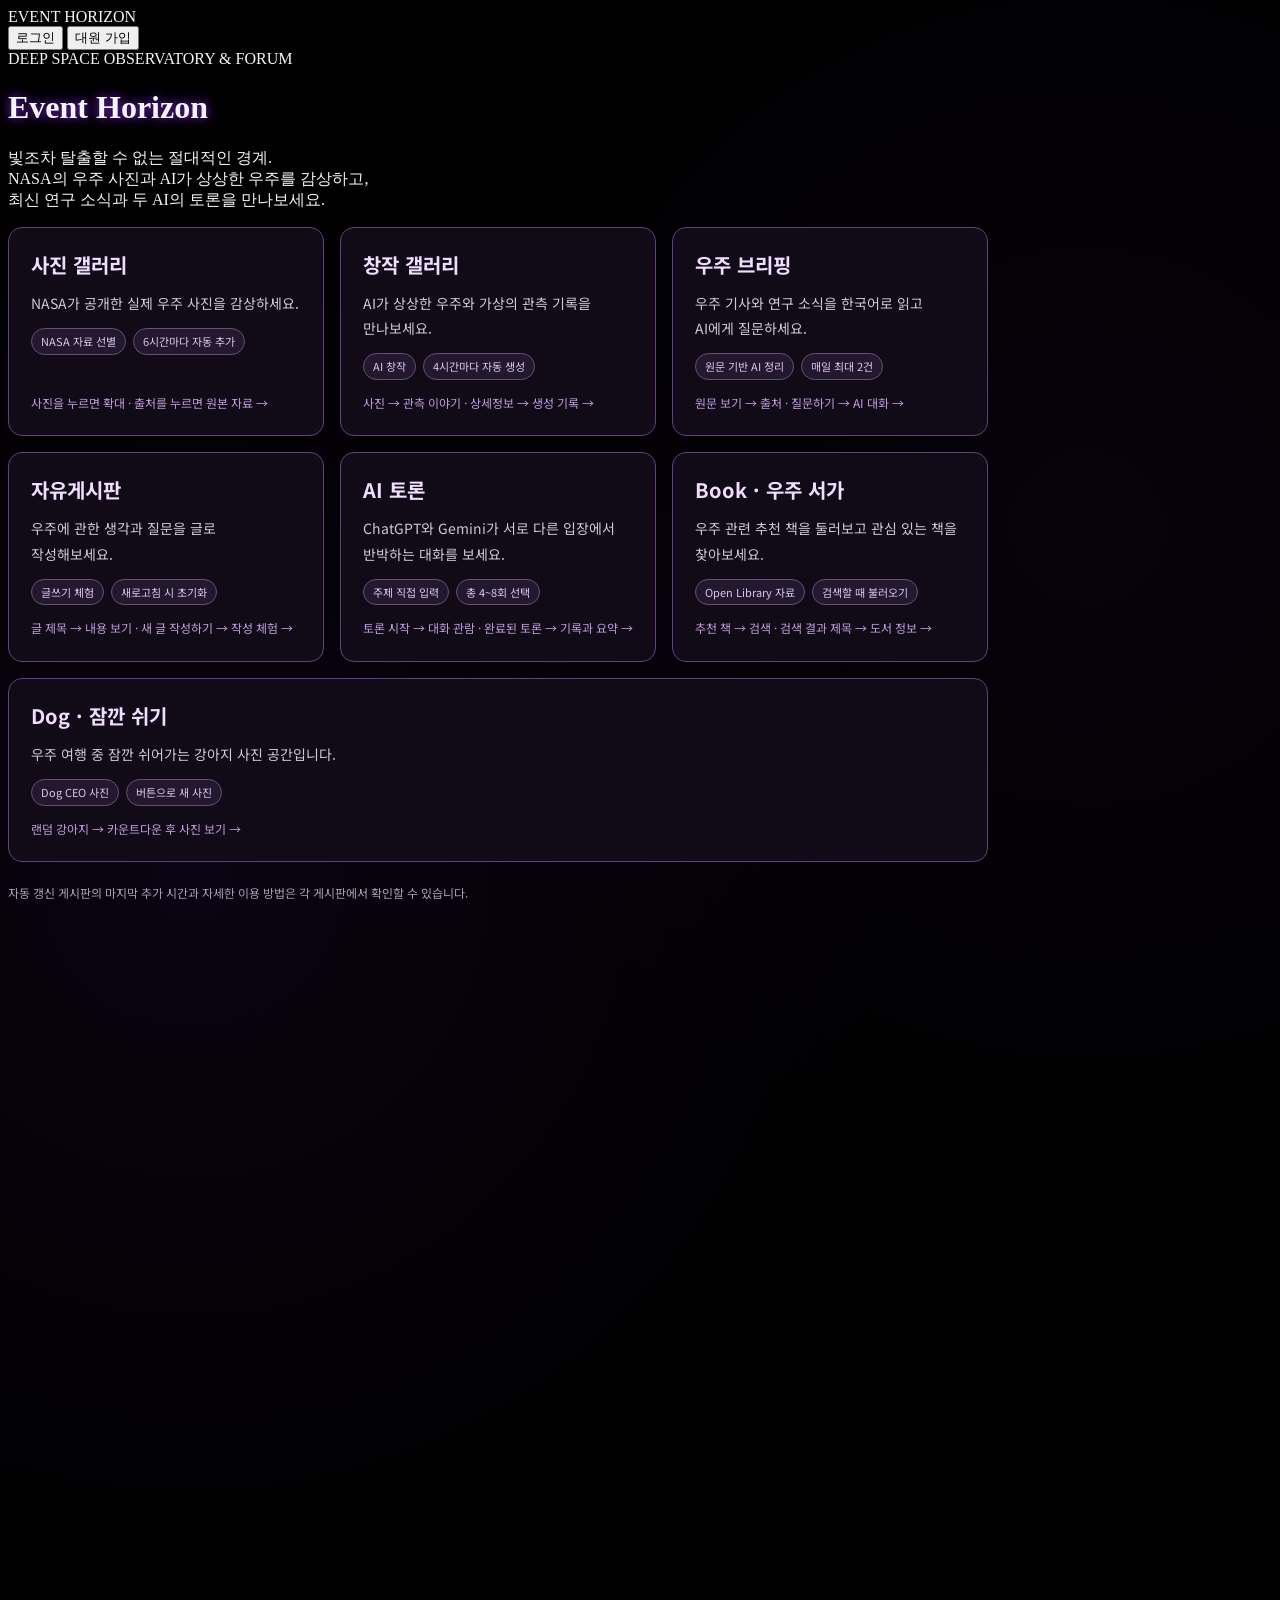
==== commit 860077ab: "Restore latest website before old-version PR #1 was merged Restore the complete tracked file snapsho" ====
--- a/index.html
+++ b/index.html
@@ -35,7 +35,49 @@
     </script>
 
     <style>
+        .home-boards {display:grid;grid-template-columns:repeat(2,minmax(0,1fr));gap:16px;width:100%;max-width:980px;margin-inline:auto;}
+        .home-board-card {display:flex;flex-direction:column;gap:12px;min-width:0;text-align:left;padding:22px;border:1px solid #60417c;border-radius:14px;background:rgba(19,13,26,.88);font-family:'Noto Sans KR','Malgun Gothic',sans-serif;letter-spacing:0;word-break:keep-all;overflow-wrap:anywhere;transition:border-color .2s,background .2s;}
+        .home-board-card:hover,.home-board-card:focus-visible {border-color:#ba85ee;background:#271735;}
+        .home-board-title {font-size:20px;font-weight:700;color:#f1ddff;}
+        .home-board-description {font-size:14px;line-height:1.8;color:#d0c8d9;}
+        .home-board-tags,.board-tags {display:flex;flex-wrap:wrap;gap:7px;}
+        .home-board-tags span,.board-tags span {border:1px solid #655178;border-radius:99px;padding:4px 9px;font-size:11px;line-height:1.5;color:#dcc5ee;background:#24182f;}
+        .home-board-action {margin-top:auto;font-size:12px;line-height:1.8;color:#bf9ddd;}
+        .home-board-card:last-child {grid-column:1/-1;}
+        .home-update-note {font-family:'Noto Sans KR','Malgun Gothic',sans-serif;font-size:12px;line-height:1.8;color:#aaa0b6;margin-top:20px;letter-spacing:0;}
+        .board-intro {font-family:'Noto Sans KR','Malgun Gothic',sans-serif;letter-spacing:0;padding:22px;border:1px solid #634181;border-radius:14px;background:rgba(18,12,25,.85);margin-bottom:28px;}
+        .board-intro-head {display:flex;flex-wrap:wrap;align-items:center;justify-content:space-between;gap:14px;}
+        .board-intro h3 {font-size:20px;font-weight:700;color:#f0ddff;margin:0;}
+        .board-intro-summary {font-size:15px;line-height:1.9;color:#d6d0df;margin:14px 0 10px;word-break:keep-all;overflow-wrap:anywhere;}
+        .board-path {font-size:13px;line-height:1.9;color:#c7a5e4;margin:0;overflow-wrap:anywhere;}
+        .board-updated {font-size:12px;line-height:1.8;color:#aea3bc;margin:12px 0 0;}
+        .board-demo-note {font-size:13px;line-height:1.9;color:#e6d4b0;border-left:2px solid #a4844b;padding-left:12px;margin:14px 0 0;}
+        .board-guide {border-top:1px solid #46334f;margin-top:16px;padding-top:12px;}
+        .board-guide summary {font-size:14px;color:#e0c7f5;cursor:pointer;width:fit-content;}
+        .board-guide summary:focus-visible {outline:2px solid #bd8ce3;outline-offset:4px;}
+        .board-guide > div {padding-top:10px;}
+        .board-guide ol {list-style:decimal;padding-left:22px;margin:0;color:#cfc6da;font-size:13px;line-height:1.95;}
+        .board-guide li + li {margin-top:8px;}
+        .board-guide-note {font-size:12px;color:#aaa0b5;line-height:1.9;margin-top:14px;}
+        @media(min-width:900px) {.home-boards {grid-template-columns:repeat(3,minmax(0,1fr));}}
+        @media(max-width:560px) {.home-boards {grid-template-columns:1fr;}.home-board-card {padding:18px;}.board-intro {padding:18px;}}
         #hub-title { overflow-wrap: anywhere; }
+        #gallery-page > header { flex-direction: column; align-items: stretch; }
+        #hub-tabs { display: grid; grid-template-columns: repeat(3, minmax(0, 1fr)); width: 100%; }
+        #hub-tabs button { padding: 10px 6px; letter-spacing: 0; }
+        .book-row { display: grid; grid-template-columns: 56px minmax(0, 1fr); gap: 16px; padding: 18px 0; border-bottom: 1px solid #3f3f46; }
+        .book-row img { width: 56px; height: 84px; object-fit: contain; background: #18181b; }
+        .book-row h4, .book-row p { overflow-wrap: anywhere; }
+        #tab-content-book { width: 100%; max-width: 900px; margin-inline: auto; font-family: 'Noto Sans KR', sans-serif; }
+        #tab-content-dog { width: 100%; max-width: 560px; margin-inline: auto; }
+        #dog-stage { height: 320px; position: relative; display: flex; align-items: center; justify-content: center; background: #18181b; }
+        #dog-image { width: 100%; height: 100%; object-fit: contain; }
+        #dog-status { position: absolute; inset: 0; display: flex; align-items: center; justify-content: center; background: #18181b; padding: 20px; text-align: center; }
+        #dog-status[hidden], #dog-image[hidden] { display: none; }
+        #lightbox .modal-content-box { overflow-y: auto; width: 100%; padding: 16px; }
+        #lightbox-img { max-height: 65vh; flex-shrink: 0; }
+        #lightbox { background: rgba(0, 0, 0, 0.94); }
+        #lightbox > button { z-index: 2; background: #18181b; border-radius: 4px; }
         #tab-content-briefing { max-width: 760px; width: 100%; margin-inline: auto; font-family: 'Noto Sans KR', 'Malgun Gothic', sans-serif; letter-spacing: 0; }
         #briefing-list .briefing-title { font-family: inherit; font-size: calc(20px + 2pt); line-height: 1.5; overflow-wrap: anywhere; }
         #briefing-list .briefing-summary { font-size: calc(14px + 2pt); line-height: 1.95; word-break: keep-all; overflow-wrap: anywhere; }
@@ -124,6 +166,40 @@
         ::-webkit-scrollbar-thumb:hover {
             background: rgba(138, 43, 226, 0.8);
         }
+        #tab-content-debate {font-family:'Noto Sans KR','Malgun Gothic',sans-serif;letter-spacing:0;}
+        #tab-content-debate input,#tab-content-debate textarea,#tab-content-debate select,#tab-content-debate button {font-family:inherit;letter-spacing:0;}
+        .debate-fields {display:grid;gap:14px;padding:20px;border:1px solid #5b387c;border-radius:12px;background:#141018;}
+        .debate-fields label {display:grid;gap:6px;font-size:14px;color:#d8cce9;}
+        .debate-fields input,.debate-fields textarea,.debate-fields select {width:100%;background:#211c27;color:#fff;border:1px solid #61536e;border-radius:6px;padding:10px;}
+        .debate-action {padding:10px 18px;border-radius:7px;background:#62328c;color:white;}
+        .debate-fields:disabled {opacity:.6;}
+        #debate-chat-wrap {position:relative;}
+        #debate-chat {display:flex;flex-direction:column;gap:18px;height:clamp(480px,93dvh,975px);overflow:auto;padding:12px 4px;scrollbar-gutter:stable;}
+        .debate-bubble {flex:0 0 auto;max-width:88%;padding:16px;border-radius:16px;white-space:pre-wrap;word-break:keep-all;overflow-wrap:anywhere;font-size:14px;line-height:1.95;}
+        .debate-bubble strong {display:block;font-size:14px;margin-bottom:8px;}
+        .debate-bubble p {margin:0;}
+        .debate-chat-spacer {flex:0 0 auto;pointer-events:none;}
+        .debate-openai {align-self:flex-start;background:#17382f;border:1px solid #326452;}
+        .debate-gemini {align-self:flex-end;background:#312147;border:1px solid #654d88;}
+        #debate-status {scroll-margin-top:90px;line-height:1.7;}
+        #debate-status.is-preparing {font-size:20px;font-weight:700;padding:14px 18px;border:1px solid #a875d4;border-radius:10px;background:#261337;color:#f1dcff;animation:debate-pulse 1.2s ease-in-out infinite;}
+        #debate-typing {position:absolute;bottom:14px;left:12px;max-width:85%;padding:10px 16px;border-radius:14px;box-shadow:0 5px 18px #0008;font-size:15px;font-weight:600;pointer-events:none;}
+        #debate-typing.debate-gemini {left:auto;right:12px;}
+        #debate-typing span {display:inline-block;animation:debate-pulse 1.2s ease-in-out infinite;}
+        #debate-positions {display:grid;grid-template-columns:repeat(2,minmax(0,1fr));gap:12px;margin:16px 0;}
+        #debate-positions:empty {display:none;}
+        .debate-position {padding:16px;border-radius:12px;border:1px solid;font-size:16px;line-height:1.8;overflow-wrap:anywhere;}
+        .debate-position strong {display:block;font-size:18px;margin-bottom:8px;}
+        .debate-position p {margin:0;white-space:pre-wrap;}
+        .debate-position.debate-openai {color:#d8fff0;border-color:#57a88a;}
+        .debate-position.debate-gemini {color:#f0ddff;border-color:#a675d0;}
+        @keyframes debate-pulse {0%,100% {opacity:1;}50% {opacity:.45;}}
+        @media(max-width:600px) {#debate-positions {grid-template-columns:1fr;}.debate-bubble {max-width:94%;}}
+        @media(prefers-reduced-motion:reduce) {#debate-status.is-preparing,#debate-typing span {animation:none;}}
+        #debate-summary {padding:20px;border:1px solid #605173;border-radius:10px;margin-top:20px;}
+        #debate-summary h4 {color:#c8acef;font-weight:bold;margin:12px 0 8px;}
+        #debate-summary p {white-space:pre-wrap;line-height:1.9;font-size:14px;}
+        .debate-post {display:block;width:100%;text-align:left;padding:14px;border-bottom:1px solid #433a50;overflow-wrap:anywhere;}
     </style>
 </head>
 <body class="antialiased min-h-screen relative font-sans flex flex-col">
@@ -140,7 +216,7 @@
     </nav>
 
     <!-- 화면 1: 메인 화면 (Home) -->
-    <main id="home-page" class="page active flex-col items-center justify-center relative z-10 px-4 flex-1">
+    <main id="home-page" class="page active flex-col items-center justify-center relative z-10 px-4 flex-1 overflow-hidden">
         <div class="text-center max-w-3xl mx-auto py-12">
             <div class="inline-block px-3 py-1 mb-6 border border-neonpurple/40 rounded-full text-xs tracking-widest text-gray-300 bg-neonpurple/10">
                 DEEP SPACE OBSERVATORY & FORUM
@@ -150,24 +226,54 @@
             </h1>
             <p class="text-lg md:text-xl text-gray-300 mb-10 font-light tracking-widest leading-relaxed">
                 빛조차 탈출할 수 없는 절대적인 경계.<br>
-                관측 기록을 공유하고, 자유롭게 토론하며, 최신 우주 연구와 뉴스를 브리핑으로 만나보세요.
+                NASA의 우주 사진과 AI가 상상한 우주를 감상하고,<br>최신 연구 소식과 두 AI의 토론을 만나보세요.
             </p>
             
-            <div class="flex flex-col sm:flex-row sm:flex-wrap gap-4 justify-center items-center">
-                <button onclick="goToGallery('photos')" class="px-8 py-3.5 border border-neonpurple text-starlight font-bold tracking-widest uppercase transition-all duration-300 shadow-neon hover:shadow-neon-hover bg-neonpurple/20 hover:bg-neonpurple rounded-md">
-                    🌌 관측 갤러리 탐사
+            <div class="home-boards" aria-label="게시판 선택">
+                <button type="button" class="home-board-card" onclick="goToGallery('photos')">
+                    <span class="home-board-title">사진 갤러리</span>
+                    <span class="home-board-description">NASA가 공개한 실제 우주 사진을 감상하세요.</span>
+                    <span class="home-board-tags"><span>NASA 자료 선별</span><span>6시간마다 자동 추가</span></span>
+                    <span class="home-board-action">사진을 누르면 확대 · 출처를 누르면 원본 자료 →</span>
                 </button>
-                <button onclick="goToGallery('forum')" class="px-8 py-3.5 border border-gray-700 hover:border-neonpurple text-gray-300 hover:text-white font-bold tracking-widest uppercase transition-all duration-300 bg-black/60 rounded-md">
-                    📜 심연의 자유게시판
+                <button type="button" class="home-board-card" onclick="goToGallery('creative')">
+                    <span class="home-board-title">창작 갤러리</span>
+                    <span class="home-board-description">AI가 상상한 우주와 가상의 관측 기록을 만나보세요.</span>
+                    <span class="home-board-tags"><span>AI 창작</span><span>4시간마다 자동 생성</span></span>
+                    <span class="home-board-action">사진 → 관측 이야기 · 상세정보 → 생성 기록 →</span>
                 </button>
-                <button onclick="goToGallery('briefing')" class="px-8 py-3.5 border border-neonpurple/70 text-purple-100 font-bold tracking-widest uppercase transition-all duration-300 shadow-neon hover:shadow-neon-hover bg-neonpurple/20 hover:bg-neonpurple rounded-md">
-                    🚀 우주 브리핑
+                <button type="button" class="home-board-card" onclick="goToGallery('briefing')">
+                    <span class="home-board-title">우주 브리핑</span>
+                    <span class="home-board-description">우주 기사와 연구 소식을 한국어로 읽고 AI에게 질문하세요.</span>
+                    <span class="home-board-tags"><span>원문 기반 AI 정리</span><span>매일 최대 2건</span></span>
+                    <span class="home-board-action">원문 보기 → 출처 · 질문하기 → AI 대화 →</span>
                 </button>
-            </div>
-
-            <p class="mt-5 text-xs md:text-sm text-gray-500 tracking-wider">
-                우주 브리핑에서는 매시간 중요한 우주·천문학 기사와 논문을 최대 2건씩 한국어로 소개합니다.
-            </p>
+                <button type="button" class="home-board-card" onclick="goToGallery('forum')">
+                    <span class="home-board-title">자유게시판</span>
+                    <span class="home-board-description">우주에 관한 생각과 질문을 글로 작성해보세요.</span>
+                    <span class="home-board-tags"><span>글쓰기 체험</span><span>새로고침 시 초기화</span></span>
+                    <span class="home-board-action">글 제목 → 내용 보기 · 새 글 작성하기 → 작성 체험 →</span>
+                </button>
+                <button type="button" class="home-board-card" onclick="goToGallery('debate')">
+                    <span class="home-board-title">AI 토론</span>
+                    <span class="home-board-description">ChatGPT와 Gemini가 서로 다른 입장에서 반박하는 대화를 보세요.</span>
+                    <span class="home-board-tags"><span>주제 직접 입력</span><span>총 4~8회 선택</span></span>
+                    <span class="home-board-action">토론 시작 → 대화 관람 · 완료된 토론 → 기록과 요약 →</span>
+                </button>
+                <button type="button" class="home-board-card" onclick="goToGallery('book')">
+                    <span class="home-board-title">Book · 우주 서가</span>
+                    <span class="home-board-description">우주 관련 추천 책을 둘러보고 관심 있는 책을 찾아보세요.</span>
+                    <span class="home-board-tags"><span>Open Library 자료</span><span>검색할 때 불러오기</span></span>
+                    <span class="home-board-action">추천 책 → 검색 · 검색 결과 제목 → 도서 정보 →</span>
+                </button>
+                <button type="button" class="home-board-card" onclick="goToGallery('dog')">
+                    <span class="home-board-title">Dog · 잠깐 쉬기</span>
+                    <span class="home-board-description">우주 여행 중 잠깐 쉬어가는 강아지 사진 공간입니다.</span>
+                    <span class="home-board-tags"><span>Dog CEO 사진</span><span>버튼으로 새 사진</span></span>
+                    <span class="home-board-action">랜덤 강아지 → 카운트다운 후 사진 보기 →</span>
+                </button>
+            </div>
+            <p class="home-update-note">자동 갱신 게시판의 마지막 추가 시간과 자세한 이용 방법은 각 게시판에서 확인할 수 있습니다.</p>
         </div>
         
         <div class="absolute top-1/2 left-1/2 -translate-x-1/2 -translate-y-1/2 w-[600px] h-[600px] bg-neonpurple rounded-full mix-blend-screen filter blur-[130px] opacity-10 pointer-events-none z-[-1]"></div>
@@ -188,7 +294,7 @@
             </div>
             
             <!-- 탭 전환 버튼 -->
-            <div class="grid grid-cols-2 lg:flex w-full lg:w-auto shrink-0 bg-black/70 p-1 border border-neonpurple/40 rounded-lg">
+            <div id="hub-tabs" class="bg-black/70 p-1 border border-neonpurple/40 rounded-lg">
                 <button id="tab-btn-photos" onclick="switchHubTab('photos')" class="px-5 py-2 rounded text-sm font-bold transition-all bg-neonpurple text-white shadow-neon">
                     🌌 사진 갤러리
                 </button>
@@ -199,11 +305,22 @@
                 <button id="tab-btn-briefing" onclick="switchHubTab('briefing')" class="px-5 py-2 rounded text-sm font-bold transition-all text-gray-400 hover:text-white">
                     🚀 우주 브리핑
                 </button>
+                <button id="tab-btn-book" onclick="switchHubTab('book')" class="px-5 py-2 rounded text-sm font-bold text-gray-400 hover:text-white">Book</button>
+                <button id="tab-btn-debate" onclick="switchHubTab('debate')" class="px-5 py-2 rounded text-sm font-bold text-gray-400 hover:text-white">AI 토론</button>
+                <button id="tab-btn-dog" onclick="switchHubTab('dog')" class="px-5 py-2 rounded text-sm font-bold text-gray-400 hover:text-white">Dog</button>
             </div>
         </header>
 
         <!-- 탭 1: 사진 갤러리 영역 -->
         <div id="tab-content-photos" class="space-y-10">
+            <section class="board-intro" aria-labelledby="guide-title-photos">
+                <div class="board-intro-head"><h3 id="guide-title-photos">사진 갤러리</h3><div class="board-tags"><span>NASA 자료 선별</span><span>6시간마다 자동 추가</span></div></div>
+                <p class="board-intro-summary">NASA 이미지 라이브러리의 기존 자료에서 새로운 사진을 선별해 소개합니다.</p>
+                <p class="board-path">사진 클릭 → 확대 보기 · 사진 아래 [출처] → NASA 원본 자료</p>
+                <p class="board-demo-note">직접 사진 업로드는 체험 기능입니다. 추가한 사진은 다른 방문자에게 공유되지 않으며 새로고침하면 사라집니다.</p><p class="board-updated" data-board-updated="photos" role="status">마지막 추가 시간을 불러오는 중입니다…</p>
+                <details class="board-guide"><summary>이용 안내</summary><div><ol><li>사진을 누르면 큰 이미지와 제목·제공자를 볼 수 있습니다.</li><li>사진 아래 [출처]를 누르면 NASA 원본 자료가 새 창에서 열립니다.</li><li>[새로운 관측 사진 전송]은 로그인 후 이용하는 업로드 체험입니다. [우주로 전송]을 누르면 이 화면에 사진이 추가됩니다.</li></ol><p class="board-guide-note">자동 선별은 6시간 간격으로 예정되어 있습니다. 자료 추가 시각은 아래에 표시하며, 촬영 시각과는 다릅니다. 자동 실행 일정과 실제 추가 시간은 다를 수 있습니다.</p></div></details>
+            </section>
+
             <!-- 업로드 상자 -->
             <div class="bg-black/60 border border-neonpurple/40 p-6 rounded-lg shadow-card-glow backdrop-blur-sm">
                 <div class="flex justify-between items-center mb-4">
@@ -239,10 +356,18 @@
 
         <!-- 탭 2: 자유게시판 영역 -->
         <div id="tab-content-forum" class="hidden space-y-8">
+            <section class="board-intro" aria-labelledby="guide-title-forum">
+                <div class="board-intro-head"><h3 id="guide-title-forum">자유게시판</h3><div class="board-tags"><span>글쓰기 체험</span><span>새로고침 시 초기화</span></div></div>
+                <p class="board-intro-summary">상대성이론부터 우주 탐사까지, 관심 있는 주제로 글을 읽고 작성해보는 공간입니다.</p>
+                <p class="board-path">글 제목 클릭 → 내용 보기 · 로그인 체험 후 [새 글 작성하기] → 글 작성</p>
+                <p class="board-demo-note">현재는 글쓰기·로그인 체험 기능입니다. 작성한 글은 이 화면에서만 유지됩니다.</p>
+                <details class="board-guide"><summary>이용 안내</summary><div><ol><li>목록의 글 제목을 누르면 게시글 내용을 볼 수 있습니다.</li><li>로그인 체험 후 [새 글 작성하기]를 눌러 제목과 내용을 입력하면 이 화면의 목록에 추가됩니다.</li><li>현재 작성한 글은 다른 방문자에게 공유되지 않으며 페이지를 새로고침하면 사라집니다.</li></ol></div></details>
+            </section>
+
             <div class="flex justify-between items-center bg-black/40 border border-gray-800 p-4 rounded-lg">
                 <div>
-                    <h3 class="text-lg font-bold text-white">사건의 지평선 토론 광장</h3>
-                    <p class="text-xs text-gray-400 mt-0.5">상대성이론, 양자역학, 시공간 왜곡에 관한 자유로운 탐구</p>
+                    <h3 class="text-lg font-bold text-white">게시글 목록</h3>
+                    <p class="text-xs text-gray-400 mt-0.5">글 제목을 눌러 내용을 읽어보세요.</p>
                 </div>
                 <button onclick="checkAuthAndOpenForumModal()" class="px-5 py-2 bg-neonpurple text-white text-sm font-bold rounded shadow-neon hover:bg-neonpurple/80 transition-all">
                     ✏️ 새 글 작성하기
@@ -269,30 +394,103 @@
 
         <!-- 탭 3: 자동 우주 브리핑 영역 -->
         <div id="tab-content-briefing" class="hidden space-y-8">
-            <div class="bg-black/50 border border-neonpurple/30 p-5 rounded-lg shadow-card-glow">
-                <div class="flex flex-col md:flex-row md:items-center md:justify-between gap-3">
-                    <div>
-                        <h3 class="text-lg font-bold text-white">🚀 자동 우주 브리핑</h3>
-                        <p class="text-xs text-gray-400 mt-1">중요한 우주·천문학 논문과 기사를 매시간 최대 2건씩 한국어로 정리합니다.</p>
-                    </div>
-                    <span class="inline-flex items-center gap-2 text-xs text-neonpurple border border-neonpurple/40 bg-neonpurple/10 px-3 py-1.5 rounded-full whitespace-nowrap">
-                        <span class="w-2 h-2 rounded-full bg-neonpurple animate-pulse"></span> AUTO BRIEFING
-                    </span>
-                </div>
-            </div>
+            <section class="board-intro" aria-labelledby="guide-title-briefing">
+                <div class="board-intro-head"><h3 id="guide-title-briefing">우주 브리핑</h3><div class="board-tags"><span>원문 기반 AI 정리</span><span>매일 최대 2건</span></div></div>
+                <p class="board-intro-summary">NASA·ESA의 발표와 arXiv 논문을 수집하고, AI가 핵심 내용을 한국어로 정리합니다.</p>
+                <p class="board-path">글에서 한국어 요약 읽기 · [원문 보기] → 출처 · [질문하기] → 해당 글에 관한 대화</p>
+                <p class="board-updated" data-board-updated="briefing" role="status">마지막 추가 시간을 불러오는 중입니다…</p>
+                <details class="board-guide"><summary>이용 안내</summary><div><ol><li>각 글에는 출처, 기사·논문 구분, 한국어 요약이 표시됩니다. [원문 보기]로 원래 자료를 확인할 수 있습니다.</li><li>[질문하기]를 누르면 해당 브리핑과 확보한 원문·웹 검색 자료를 참고하는 AI 대화창이 열립니다.</li><li>같은 IP에서는 모든 브리핑을 합쳐 1분에 한 번 질문할 수 있습니다. 답변은 공백 포함 500자 이내입니다.</li><li>질문과 답변은 페이지에 머무는 동안만 이어집니다. 페이지를 나가거나 새로고침하면 대화가 사라집니다.</li></ol><p class="board-guide-note">매일 오전 9시 17분(한국시간)에 최대 2건을 자동 추가하도록 예정되어 있습니다. 운영자가 수동 실행하면 추가 글이 올라올 수 있습니다. 자동 실행 일정과 실제 추가 시간은 다를 수 있습니다.</p></div></details>
+            </section>
 
             <div id="briefing-list" class="space-y-5">
-                <!-- 현재는 예시 게시글입니다. 다음 단계에서 자동 수집 데이터와 연결합니다. -->
+                <!-- 저장된 자동 브리핑 데이터가 여기에 표시됩니다. -->
             </div>
         </div>
         <div id="tab-content-creative" class="hidden">
+            <section class="board-intro" aria-labelledby="guide-title-creative">
+                <div class="board-intro-head"><h3 id="guide-title-creative">창작 갤러리</h3><div class="board-tags"><span>AI 창작</span><span>4시간마다 자동 생성</span></div></div>
+                <p class="board-intro-summary">천체·색감·구도 등을 무작위로 조합해 AI가 새로운 우주 이미지와 관측 이야기를 만듭니다.</p>
+                <p class="board-path">사진 클릭 → 확대 이미지와 이야기 · [상세정보] → 프롬프트·사용량·추정 비용</p>
+                <p class="board-updated" data-board-updated="creative" role="status">마지막 추가 시간을 불러오는 중입니다…</p>
+                <details class="board-guide"><summary>이용 안내</summary><div><ol><li>사진을 누르면 확대 이미지와 그 모습을 바탕으로 쓴 관측 이야기가 펼쳐집니다.</li><li>이미지와 관측 기록은 모두 창작입니다. 실제 천체·관측 데이터로 해석하지 마세요.</li><li>이야기 아래 [상세정보]를 펼치면 이미지 생성 프롬프트, 선택 조합, 토큰 사용량과 달러 기준 추정 비용을 볼 수 있습니다.</li><li>사용량이 남아 있지 않은 과거 작품은 기록 없음으로 표시됩니다.</li></ol><p class="board-guide-note">4시간 간격으로 새 작품을 자동 생성하도록 예정되어 있습니다. 이미지 생성 후 설명글이 추가될 수 있으며 운영자가 수동으로 작품을 더할 수도 있습니다. 자동 실행 일정과 실제 추가 시간은 다를 수 있습니다.</p></div></details>
+            </section>
+
             <div id="creative-grid" class="grid grid-cols-1 md:grid-cols-2 lg:grid-cols-3 gap-8"></div>
         </div>
+        <div id="tab-content-book" class="hidden">
+            <section class="board-intro" aria-labelledby="guide-title-book">
+                <div class="board-intro-head"><h3 id="guide-title-book">Book · 우주 서가</h3><div class="board-tags"><span>Open Library 자료</span><span>검색할 때 불러오기</span></div></div>
+                <p class="board-intro-summary">Open Library의 도서 정보를 이용해 천문학·우주 탐사 관련 책을 찾아보는 서가입니다.</p>
+                <p class="board-path">추천 책 클릭 또는 제목·저자·키워드 입력 → [검색] · 결과 제목 클릭 → 도서 정보</p>
+
+                <details class="board-guide"><summary>이용 안내</summary><div><ol><li>추천 책을 누르면 해당 도서를 검색합니다. 검색창에 제목·저자·우주 키워드를 직접 입력해도 됩니다.</li><li>언어를 선택한 뒤 검색하면 한국어 또는 영어 도서로 범위를 좁힐 수 있습니다.</li><li>검색 결과의 책 제목을 누르면 Open Library의 상세 페이지가 새 창에서 열립니다.</li><li>아래 화살표로 검색 결과 페이지를 이동할 수 있습니다. 표지가 없는 책은 표지 없음으로 표시됩니다.</li></ol><p class="board-guide-note">책 정보는 검색할 때 불러옵니다. 정기적으로 새 게시글을 만드는 게시판은 아닙니다.</p></div></details>
+            </section>
+
+            <form id="book-search-form" class="flex flex-wrap gap-3 border-b border-emerald-300/30 pb-6">
+                <label for="book-query" class="sr-only">책 제목, 저자 또는 우주 키워드</label>
+                <input id="book-query" type="search" maxlength="150" placeholder="책 제목, 저자, 우주 키워드" class="min-w-0 flex-1 w-full bg-zinc-900 border border-gray-600 rounded px-4 py-3 text-white">
+                <button id="book-search-button" type="submit" class="border border-emerald-300/60 text-emerald-200 px-5 py-3 rounded hover:bg-emerald-900/30">검색</button>
+                <label for="book-language" class="sr-only">언어</label>
+                <select id="book-language" class="bg-zinc-900 text-gray-200 border border-gray-600 rounded px-3"><option value="">모든 언어</option><option value="kor">한국어</option><option value="eng">영어</option></select>
+            </form>
+            <section class="py-6 border-b border-gray-700">
+                <h3 class="text-lg text-emerald-200 font-bold mb-4">추천 책</h3>
+                <div id="book-recommendations" class="grid grid-cols-1 sm:grid-cols-2 gap-x-8 gap-y-4"></div>
+            </section>
+            <div class="flex justify-between items-center gap-4 mt-7"><h3 class="text-lg font-bold">검색 결과</h3><a href="https://openlibrary.org" target="_blank" rel="noopener noreferrer" class="text-xs text-gray-400">Open Library</a></div>
+            <p id="book-status" role="status" aria-live="polite" class="text-sm text-gray-400 my-4">검색어를 입력하거나 추천 책을 선택해주세요.</p>
+            <div id="book-results"></div>
+            <div id="book-pagination" hidden class="flex justify-center items-center gap-5 py-6"><button id="book-prev" title="이전 페이지" aria-label="이전 페이지" class="border border-gray-600 rounded w-10 h-10 disabled:opacity-30">←</button><span id="book-page" class="text-sm text-gray-400"></span><button id="book-next" title="다음 페이지" aria-label="다음 페이지" class="border border-gray-600 rounded w-10 h-10 disabled:opacity-30">→</button></div>
+        </div>
+        <div id="tab-content-dog" class="hidden text-center">
+            <section class="board-intro" aria-labelledby="guide-title-dog">
+                <div class="board-intro-head"><h3 id="guide-title-dog">Dog · 잠깐 쉬기</h3><div class="board-tags"><span>Dog CEO 사진</span><span>버튼으로 새 사진</span></div></div>
+                <p class="board-intro-summary">Dog CEO가 제공하는 강아지 사진을 무작위로 불러옵니다.</p>
+                <p class="board-path">[랜덤 강아지] 클릭 → 3초 카운트다운 → 새 사진 보기</p>
+
+                <details class="board-guide"><summary>이용 안내</summary><div><ol><li>[랜덤 강아지]를 누르면 3초 카운트다운 후 사진을 불러옵니다.</li><li>다른 사진을 보고 싶다면 같은 버튼을 다시 누르세요.</li><li>사진은 외부 자료를 가져오며 AI로 생성하지 않습니다. 정기 업데이트 없이 버튼을 누를 때 바뀝니다.</li></ol></div></details>
+            </section>
+
+            <div id="dog-stage"><img id="dog-image" hidden alt="랜덤 강아지 사진"><div id="dog-status" role="status" aria-live="polite">오늘은 어떤 친구를 만날까요?</div></div>
+            <button id="dog-random" class="mt-5 px-6 py-3 border border-amber-300/60 text-amber-200 rounded hover:bg-amber-900/30 disabled:opacity-40">랜덤 강아지</button>
+            <p class="text-xs text-gray-500 mt-4"><a href="https://dog.ceo/dog-api/" target="_blank" rel="noopener noreferrer">사진 제공 · Dog CEO</a></p>
+        </div>
+        <div id="tab-content-debate" class="hidden w-full max-w-4xl mx-auto">
+            <section class="board-intro" aria-labelledby="guide-title-debate">
+                <div class="board-intro-head"><h3 id="guide-title-debate">AI 토론</h3><div class="board-tags"><span>주제 직접 입력</span><span>총 4~8회 선택</span></div></div>
+                <p class="board-intro-summary">주제와 양측 입장을 정하면 두 AI가 번갈아 반박하고, 끝난 대화와 양측 요약을 공개 기록으로 남깁니다.</p>
+                <p class="board-path">비밀번호·주제·입장 입력 → 횟수 선택 → [토론 시작] · 완료된 토론 제목 클릭 → 기록 열람</p>
+
+                <details class="board-guide"><summary>이용 안내</summary><div><ol><li>완료된 토론은 비밀번호 없이 읽을 수 있습니다. 목록에서 제목을 누르면 전체 대화와 양측 요약이 열립니다.</li><li>새 토론을 시작하려면 토론 비밀번호, 주제, ChatGPT와 Gemini의 입장을 입력하세요.</li><li>총 발언 횟수는 4~8회입니다. 4회를 선택하면 각 AI가 2번씩 발언합니다.</li><li>각 발언은 준비 시작 후 최소 7초 뒤 표시됩니다. 입력중 표시가 켜져 있는 동안에는 답변을 준비하고 있습니다.</li><li>완료 전 페이지를 나가거나 새로고침하면 토론이 취소되고 게시글로 등록되지 않습니다.</li><li>오류로 멈췄다면 [계속하기]로 재시도할 수 있습니다. AI 주장의 근거는 원문 자료와 함께 확인해주세요.</li></ol></div></details>
+            </section>
+
+            <form id="debate-form">
+                <fieldset id="debate-fields" class="debate-fields">
+                    <label>토론 비밀번호<input id="debate-password" type="password" required maxlength="100" autocomplete="off"></label>
+                    <label>토론 주제<input id="debate-topic" required maxlength="300" placeholder="예: 인류는 화성 정착에 우선 투자해야 하는가?"></label>
+                    <label>ChatGPT 입장<textarea id="debate-openai-position" required maxlength="800" rows="2" placeholder="찬성 또는 반대의 구체적인 입장"></textarea></label>
+                    <label>Gemini 입장<textarea id="debate-gemini-position" required maxlength="800" rows="2" placeholder="상대 AI와 다른 입장"></textarea></label>
+                    <label>총 발언 횟수<select id="debate-turns"></select></label>
+                    <button type="submit" class="debate-action">토론 시작</button>
+                </fieldset>
+            </form>
+            <h3 id="debate-view-title" class="text-lg font-bold mt-5"></h3>
+            <div id="debate-positions"></div>
+            <p id="debate-status" role="status" aria-live="polite" class="text-sm text-purple-200 my-4">비밀번호를 입력하면 토론을 시작할 수 있습니다. AI 호출 비용이 발생합니다.</p>
+            <button id="debate-resume" hidden type="button" class="debate-action">계속하기 · 추가 호출</button>
+            <div id="debate-chat-wrap">
+                <div id="debate-chat" role="log" aria-live="polite"></div>
+                <div id="debate-typing" hidden aria-hidden="true"><span></span></div>
+            </div>
+            <div id="debate-summary" hidden></div>
+            <h3 class="text-lg font-bold mt-8 mb-3">완료된 토론</h3>
+            <div id="debate-posts"></div>
+        </div>
     </section>
 
     <!-- 모달 1: 이미지 확대 라이트박스 -->
-    <div id="lightbox" class="custom-modal fixed inset-0 z-50 flex items-center justify-center bg-black/90 p-4" onclick="closeLightbox(event)">
-        <button class="absolute top-6 right-6 text-white hover:text-neonpurple transition-colors p-2" onclick="closeLightbox(event, true)">
+    <div id="lightbox" role="dialog" aria-modal="true" aria-labelledby="lightbox-title" class="custom-modal fixed inset-0 z-50 flex items-center justify-center bg-black/90 p-4" onclick="closeLightbox(event)">
+        <button aria-label="사진 닫기" class="absolute top-6 right-6 text-white hover:text-neonpurple transition-colors p-2" onclick="closeLightbox(event, true)">
             <svg class="w-8 h-8" fill="none" stroke="currentColor" viewBox="0 0 24 24"><path stroke-linecap="round" stroke-linejoin="round" stroke-width="2" d="M6 18L18 6M6 6l12 12"></path></svg>
         </button>
         <div class="modal-content-box relative max-w-5xl max-h-[90vh] flex flex-col items-center">
@@ -300,6 +498,17 @@
             <div class="mt-4 text-center">
                 <p id="lightbox-title" class="text-xl md:text-2xl font-serif text-glow text-white"></p>
                 <p id="lightbox-author" class="text-xs text-gray-400 mt-1"></p>
+            </div>
+            <div id="lightbox-story" hidden class="max-w-2xl mt-6 border-t border-purple-300/30 pt-5 text-left">
+                <p class="text-sm text-amber-200 mb-3">가상의 관측 이야기 · 실제 천문학적 사실이 아닙니다.</p>
+                <p id="lightbox-description" class="text-gray-300 text-base leading-8 whitespace-pre-line"></p>
+                <div id="generation-details" hidden class="mt-5 text-xs text-gray-400">
+                    <details>
+                        <summary class="cursor-pointer text-purple-200">상세정보</summary>
+                        <p class="mt-2">이 이미지의 생성 프롬프트와 토큰 사용량·추정 비용을 확인하세요.</p>
+                        <pre id="generation-record" class="mt-3 whitespace-pre-wrap break-words font-sans leading-6"></pre>
+                    </details>
+                </div>
             </div>
         </div>
     </div>
@@ -742,7 +951,7 @@
             state.creations.forEach(photo => {
                 const article = document.createElement('article');
                 article.className = 'gallery-card rounded-lg overflow-hidden cursor-pointer';
-                article.onclick = () => openLightbox(photo.url, photo.title, 'AI 창작');
+                article.onclick = () => openLightbox(photo.url, photo.title, 'AI 창작', photo.descriptionSource === 'vision-ai' && photo.description ? photo.description : '이 사진을 바탕으로 AI가 새로운 가상 이야기를 작성하고 있습니다. 완료되면 저장된 설명이 표시됩니다.', photo);
                 article.innerHTML = `<div class="gallery-image-container aspect-square bg-zinc-900"><img src="${escapeHtml(photo.url)}" alt="${escapeHtml(photo.title)}" loading="lazy" class="gallery-image w-full h-full object-cover"></div><div class="p-5"><p class="text-xs text-purple-200 mb-2">AI 창작 · ${escapeHtml(photo.date)}</p><h3 class="text-lg font-bold text-white">${escapeHtml(photo.title)}</h3></div>`;
                 grid.appendChild(article);
             });
@@ -755,8 +964,10 @@
                 const data = await response.json();
                 if (!Array.isArray(data)) throw new Error('Invalid gallery feed');
                 state[key] = data.filter(item => typeof item.url === 'string' && (/^https:\/\//.test(item.url) || /^\.\/assets\/creative\/[\w-]+\.webp$/.test(item.url)));
+                window.updateBoardTimestamp?.(key === 'automaticPhotos' ? 'photos' : 'creative', state[key]);
             } catch (error) {
                 console.error('갤러리를 불러오지 못했습니다:', error);
+                window.updateBoardTimestamp?.(key === 'automaticPhotos' ? 'photos' : 'creative', [], 'error');
                 if (key === 'creations') {
                     document.getElementById('creative-grid').innerHTML = '<p class="col-span-full py-12 text-center text-gray-400">이미지를 불러오지 못했습니다. 잠시 후 다시 시도해주세요.</p>';
                     return;
@@ -804,10 +1015,13 @@
         const lightboxTitle = document.getElementById('lightbox-title');
         const lightboxAuthor = document.getElementById('lightbox-author');
 
-        function openLightbox(imgSrc, title, author) {
+        function openLightbox(imgSrc, title, author, description = '', creation = null) {
+            window.showGenerationDetails?.(creation);
             lightboxImg.src = imgSrc;
             lightboxTitle.textContent = title;
             lightboxAuthor.textContent = `관측 기록자: ${author || '미상의 대원'}`;
+            document.getElementById('lightbox-description').textContent = description;
+            document.getElementById('lightbox-story').hidden = !description;
             lightbox.classList.add('show');
             document.body.style.overflow = 'hidden';
         }
@@ -818,6 +1032,9 @@
                 document.body.style.overflow = 'auto';
             }
         }
+        document.addEventListener('keydown', event => {
+            if (event.key === 'Escape' && lightbox.classList.contains('show')) closeLightbox(event, true);
+        });
 
         // ----------------------------------------------------
         // [5] 자유게시판 렌더링 및 상세 보기 로직
@@ -938,7 +1155,7 @@
                 list.innerHTML = `
                     <div class="bg-black/50 border border-gray-800 rounded-lg p-6 text-center">
                         <p class="text-gray-400 text-sm">아직 자동 브리핑이 없습니다.</p>
-                        <p class="text-gray-600 text-xs mt-2">GitHub Actions가 실행되면 매시간 새로운 우주 소식 2건이 여기에 추가됩니다.</p>
+                        <p class="text-gray-600 text-xs mt-2">매일 새로운 우주 소식이 여기에 추가됩니다.</p>
                     </div>`;
                 return;
             }
@@ -967,6 +1184,7 @@
                     <p class="briefing-summary text-gray-300 whitespace-pre-line">${summary}</p>
                     ${safeLink ? `<div class="mt-4"><a href="${escapeHtml(item.url)}" target="_blank" rel="noopener noreferrer" class="briefing-link text-purple-200 hover:text-white transition-colors">원문 보기 →</a></div>` : ''}
                 `;
+                window.addBriefingQuestion?.(article, item);
                 list.appendChild(article);
             });
         }
@@ -978,8 +1196,10 @@
                 if (!response.ok) throw new Error(`HTTP ${response.status}`);
                 const data = await response.json();
                 state.briefings = Array.isArray(data) ? data : [];
+                window.updateBoardTimestamp?.('briefing', state.briefings);
             } catch (error) {
                 console.error('우주 브리핑을 불러오지 못했습니다:', error);
+                window.updateBoardTimestamp?.('briefing', [], 'error');
                 state.briefings = [];
             }
             renderBriefings();
@@ -1016,6 +1236,25 @@
 
         function switchHubTab(tabName) {
             state.currentTab = tabName;
+            for (const name of ['photos', 'forum', 'briefing', 'creative', 'book', 'dog', 'debate']) {
+                document.getElementById(`tab-btn-${name}`).className = 'px-5 py-2 rounded text-sm font-bold transition-all text-gray-400 hover:text-white';
+                document.getElementById(`tab-content-${name}`).classList.add('hidden');
+            }
+            if (tabName === 'debate') {
+                document.getElementById('tab-btn-debate').className = 'px-5 py-2 rounded text-sm font-bold bg-neonpurple text-white';
+                document.getElementById('tab-content-debate').classList.remove('hidden');
+                document.getElementById('hub-title').textContent = 'AI Debate';
+                document.getElementById('hub-desc').textContent = 'ChatGPT와 Gemini가 주고받는 두 관점의 토론';
+                window.loadDebateBoard?.();
+                return;
+            }
+            if (tabName === 'book' || tabName === 'dog') {
+                document.getElementById(`tab-btn-${tabName}`).className = 'px-5 py-2 rounded text-sm font-bold transition-all bg-neonpurple text-white shadow-neon';
+                document.getElementById(`tab-content-${tabName}`).classList.remove('hidden');
+                document.getElementById('hub-title').textContent = tabName === 'book' ? 'Book · 우주 서가' : 'Dog';
+                document.getElementById('hub-desc').textContent = tabName === 'book' ? '우주를 읽는 시간' : '관측 사이의 작은 휴식';
+                return;
+            }
             const btnPhotos = document.getElementById('tab-btn-photos');
             const btnForum = document.getElementById('tab-btn-forum');
             const btnBriefing = document.getElementById('tab-btn-briefing');
@@ -1073,6 +1312,9 @@
             loadGalleryFeed('creative-gallery', 'creations', renderCreations);
         });
     </script>
+    <script src="./assets/board-guide.js"></script>
+    <script src="./assets/community.js"></script>
+    <script type="module" src="./assets/site-ai.js"></script>
+    <script src="./assets/debate.js"></script>
 </body>
 </html>
-
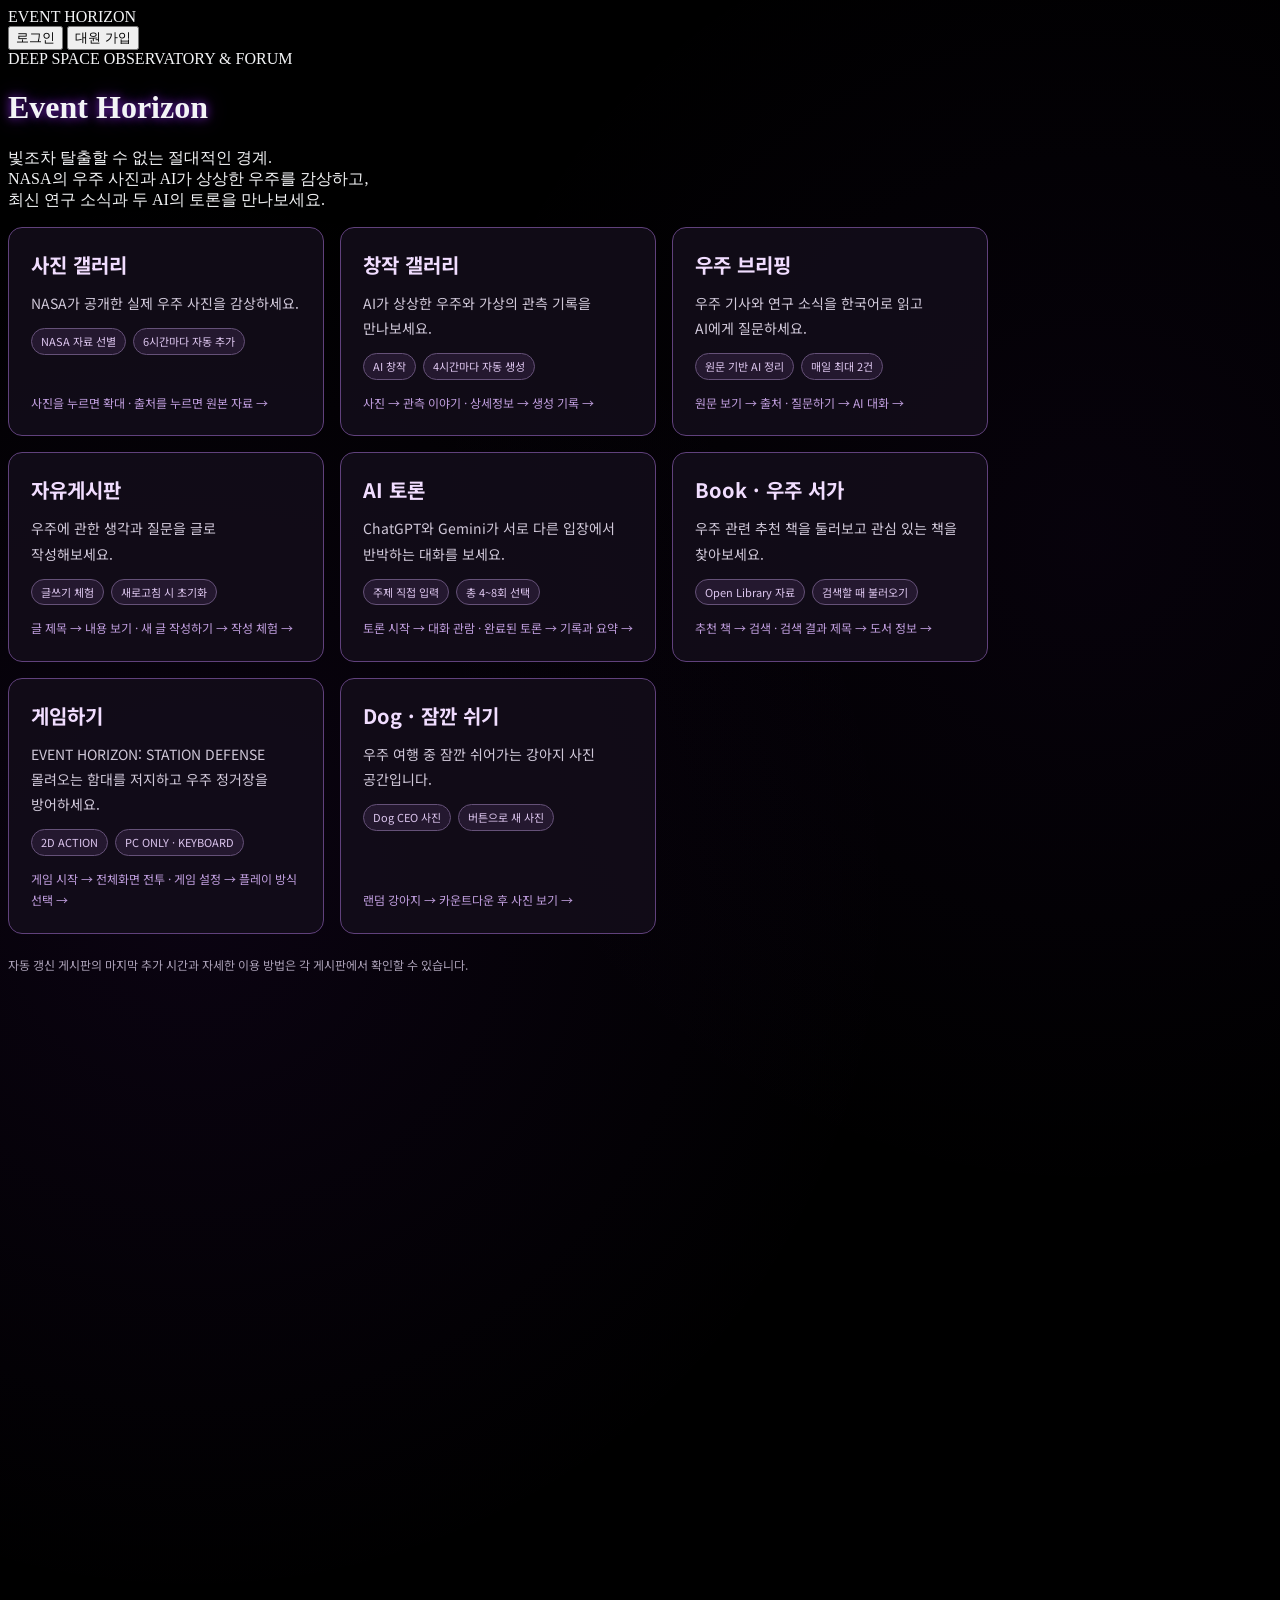
==== commit 486e16cf: "우주 정거장 방어 게임과 플레이 설정 화면 추가 메인 화면에 게임하기 게시판을 연결하고 PC 전체화면 정거장 방어 게임을 구현했습니다. 적 6종, 보스 3가지 패턴, 웨이브와 업그" ====
--- a/index.html
+++ b/index.html
@@ -4,6 +4,7 @@
     <meta charset="UTF-8">
     <meta name="viewport" content="width=device-width, initial-scale=1.0">
     <title>Event Horizon | 블랙홀 사진 갤러리</title>
+    <link rel="stylesheet" href="./assets/game/station-defense/game.css">
     <!-- Tailwind CSS 로드 -->
     <script src="https://cdn.tailwindcss.com"></script>
     <!-- 구글 폰트 (명조체 계열) 로드 -->
@@ -43,7 +44,7 @@
         .home-board-tags,.board-tags {display:flex;flex-wrap:wrap;gap:7px;}
         .home-board-tags span,.board-tags span {border:1px solid #655178;border-radius:99px;padding:4px 9px;font-size:11px;line-height:1.5;color:#dcc5ee;background:#24182f;}
         .home-board-action {margin-top:auto;font-size:12px;line-height:1.8;color:#bf9ddd;}
-        .home-board-card:last-child {grid-column:1/-1;}
+        .home-board-card:last-child:nth-child(3n+1) {grid-column:1/-1;}
         .home-update-note {font-family:'Noto Sans KR','Malgun Gothic',sans-serif;font-size:12px;line-height:1.8;color:#aaa0b6;margin-top:20px;letter-spacing:0;}
         .board-intro {font-family:'Noto Sans KR','Malgun Gothic',sans-serif;letter-spacing:0;padding:22px;border:1px solid #634181;border-radius:14px;background:rgba(18,12,25,.85);margin-bottom:28px;}
         .board-intro-head {display:flex;flex-wrap:wrap;align-items:center;justify-content:space-between;gap:14px;}
@@ -266,6 +267,12 @@
                     <span class="home-board-tags"><span>Open Library 자료</span><span>검색할 때 불러오기</span></span>
                     <span class="home-board-action">추천 책 → 검색 · 검색 결과 제목 → 도서 정보 →</span>
                 </button>
+                <button type="button" class="home-board-card" onclick="goToGallery('game')">
+                    <span class="home-board-title">게임하기</span>
+                    <span class="home-board-description">EVENT HORIZON: STATION DEFENSE<br>몰려오는 함대를 저지하고 우주 정거장을 방어하세요.</span>
+                    <span class="home-board-tags"><span>2D ACTION</span><span>PC ONLY · KEYBOARD</span></span>
+                    <span class="home-board-action">게임 시작 → 전체화면 전투 · 게임 설정 → 플레이 방식 선택 →</span>
+                </button>
                 <button type="button" class="home-board-card" onclick="goToGallery('dog')">
                     <span class="home-board-title">Dog · 잠깐 쉬기</span>
                     <span class="home-board-description">우주 여행 중 잠깐 쉬어가는 강아지 사진 공간입니다.</span>
@@ -307,6 +314,7 @@
                 </button>
                 <button id="tab-btn-book" onclick="switchHubTab('book')" class="px-5 py-2 rounded text-sm font-bold text-gray-400 hover:text-white">Book</button>
                 <button id="tab-btn-debate" onclick="switchHubTab('debate')" class="px-5 py-2 rounded text-sm font-bold text-gray-400 hover:text-white">AI 토론</button>
+                <button id="tab-btn-game" onclick="switchHubTab('game')" class="px-5 py-2 rounded text-sm font-bold text-gray-400 hover:text-white">게임하기</button>
                 <button id="tab-btn-dog" onclick="switchHubTab('dog')" class="px-5 py-2 rounded text-sm font-bold text-gray-400 hover:text-white">Dog</button>
             </div>
         </header>
@@ -455,13 +463,28 @@
             <button id="dog-random" class="mt-5 px-6 py-3 border border-amber-300/60 text-amber-200 rounded hover:bg-amber-900/30 disabled:opacity-40">랜덤 강아지</button>
             <p class="text-xs text-gray-500 mt-4"><a href="https://dog.ceo/dog-api/" target="_blank" rel="noopener noreferrer">사진 제공 · Dog CEO</a></p>
         </div>
+        <div id="tab-content-game" class="hidden">
+            <article class="sd-hero" aria-labelledby="sd-title">
+                <p class="sd-kicker">PC ONLY · KEYBOARD ACTION · STATION DEFENSE</p>
+                <h3 id="sd-title">EVENT HORIZON<span>STATION DEFENSE</span></h3>
+                <p class="sd-lead">함대를 막고 정거장을 지켜내십시오.<br>공허에서 다가오는 적, 선택으로 달라지는 무장.<br>다섯 번째 웨이브마다 거대한 신호가 나타납니다.</p>
+                <div class="sd-controls" aria-label="게임 조작 방법">
+                    <div><kbd>↑ ↓ ← →</kbd>이동 · 마지막 이동 방향으로 조준</div><div><kbd>SPACE</kbd>플라즈마 연속 사격</div><div><kbd>SHIFT</kbd>대시 · 짧은 무적</div><div><kbd>1 · MISSILE</kbd>적을 추적하는 유도탄</div><div><kbd>2 · EMP</kbd>정거장 주변 충격파</div><div><kbd>3 · REPAIR</kbd>정거장 수리 드론</div>
+                </div>
+                <div class="sd-actions"><button id="sd-start" class="sd-button sd-primary" type="button">게임 시작하기 →</button><button id="sd-settings-open" class="sd-button" type="button">게임 설정</button></div>
+                <p class="sd-best">BEST SCORE <strong id="sd-best-score">0</strong>BEST WAVE <strong id="sd-best-wave">0</strong></p>
+                <p class="sd-note">PC 키보드 전용 · 플레이 중 P 또는 ESC로 일시정지 · API 호출 및 이용료 없음</p>
+            </article>
+            <details class="sd-details"><summary>게임 안내 · 기록과 설정</summary><p>정거장 Hull 또는 플레이어 HP가 0이 되면 방어가 종료됩니다. 보호막은 일정 시간 피격되지 않으면 회복되고 Hull은 수리 드론으로 복구합니다. 최대 Hull 상태에서는 수리 스킬을 낭비하지 않습니다.</p><p>웨이브를 막으면 휴식 후 3개의 업그레이드 중 하나를 선택합니다. 클릭 또는 숫자 1·2·3으로 선택하세요. 보스는 부채꼴 탄막, 함선 소환, 정거장 집중 광선 공격을 사용합니다. 광선 경고가 보이면 경로에서 벗어나세요.</p><p>난이도·자동 사격·조준 보조·효과음·화면 효과는 [게임 설정]에서 바꿀 수 있습니다. 최고 점수·최고 웨이브·설정은 현재 브라우저에만 저장됩니다. 다른 방문자와 공유되는 순위표는 아닙니다.</p></details>
+        </div>
+
         <div id="tab-content-debate" class="hidden w-full max-w-4xl mx-auto">
             <section class="board-intro" aria-labelledby="guide-title-debate">
                 <div class="board-intro-head"><h3 id="guide-title-debate">AI 토론</h3><div class="board-tags"><span>주제 직접 입력</span><span>총 4~8회 선택</span></div></div>
-                <p class="board-intro-summary">주제와 양측 입장을 정하면 두 AI가 번갈아 반박하고, 끝난 대화와 양측 요약을 공개 기록으로 남깁니다.</p>
+                <p class="board-intro-summary">주제와 양측 입장을 정하면 두 AI가 각자의 입장과 근거를 발표한 뒤 번갈아 반박하고, 끝난 대화와 양측 요약을 공개 기록으로 남깁니다.</p>
                 <p class="board-path">비밀번호·주제·입장 입력 → 횟수 선택 → [토론 시작] · 완료된 토론 제목 클릭 → 기록 열람</p>
 
-                <details class="board-guide"><summary>이용 안내</summary><div><ol><li>완료된 토론은 비밀번호 없이 읽을 수 있습니다. 목록에서 제목을 누르면 전체 대화와 양측 요약이 열립니다.</li><li>새 토론을 시작하려면 토론 비밀번호, 주제, ChatGPT와 Gemini의 입장을 입력하세요.</li><li>총 발언 횟수는 4~8회입니다. 4회를 선택하면 각 AI가 2번씩 발언합니다.</li><li>각 발언은 준비 시작 후 최소 7초 뒤 표시됩니다. 입력중 표시가 켜져 있는 동안에는 답변을 준비하고 있습니다.</li><li>완료 전 페이지를 나가거나 새로고침하면 토론이 취소되고 게시글로 등록되지 않습니다.</li><li>오류로 멈췄다면 [계속하기]로 재시도할 수 있습니다. AI 주장의 근거는 원문 자료와 함께 확인해주세요.</li></ol></div></details>
+                <details class="board-guide"><summary>이용 안내</summary><div><ol><li>완료된 토론은 비밀번호 없이 읽을 수 있습니다. 목록에서 제목을 누르면 전체 대화와 양측 요약이 열립니다.</li><li>새 토론을 시작하려면 토론 비밀번호, 주제, ChatGPT와 Gemini의 입장을 입력하세요.</li><li>총 발언 횟수는 첫 입장 발표를 포함해 4~8회입니다. ChatGPT와 Gemini가 각각 입장·구체적인 근거·추가 관점을 한 번씩 발표하고, 세 번째 발언부터 서로 반박합니다. 4회를 선택하면 각 AI가 입장 발표 1번과 반박 1번씩 발언합니다.</li><li>각 발언은 준비 시작 후 최소 7초 뒤 표시됩니다. 입력중 표시가 켜져 있는 동안에는 답변을 준비하고 있습니다.</li><li>완료 전 페이지를 나가거나 새로고침하면 토론이 취소되고 게시글로 등록되지 않습니다.</li><li>오류로 멈췄다면 [계속하기]로 재시도할 수 있습니다. AI 주장의 근거는 원문 자료와 함께 확인해주세요.</li></ol></div></details>
             </section>
 
             <form id="debate-form">
@@ -487,6 +510,37 @@
             <div id="debate-posts"></div>
         </div>
     </section>
+
+    <section id="sd-shell" class="sd-shell" hidden aria-label="Event Horizon 정거장 방어 게임">
+        <div id="sd-canvas-wrap" class="sd-canvas-wrap"></div>
+        <div class="sd-top-buttons"><button id="sd-pause" type="button" class="sd-button">일시정지 · P</button><button id="sd-settings-live" type="button" class="sd-button">설정</button><button id="sd-sound" type="button" class="sd-button">SOUND ON</button><button id="sd-exit" type="button" class="sd-button">게임 종료</button></div>
+        <div id="sd-hud" class="sd-hud" hidden>
+            <div class="sd-scoreboard"><div class="sd-stat"><label>SCORE</label><strong id="sd-score">00000</strong></div><div class="sd-stat"><label>WAVE</label><strong id="sd-wave">01</strong></div><div class="sd-stat"><label>KILLS</label><strong id="sd-kills">00</strong></div></div>
+            <div class="sd-health"><label>PLAYER HP <span id="sd-player-value">100 / 100</span></label><div class="sd-track"><span id="sd-player-bar"></span></div><label>STATION SHIELD <span id="sd-shield-value">160 / 160</span></label><div class="sd-track sd-shield"><span id="sd-shield-bar"></span></div><label>STATION HULL <span id="sd-hull-value">500 / 500</span></label><div class="sd-track sd-hull"><span id="sd-hull-bar"></span></div></div>
+            <div id="sd-boss" class="sd-boss" hidden><strong>VOID DREADNOUGHT</strong><div class="sd-track"><span id="sd-boss-bar"></span></div><small id="sd-boss-value"></small></div>
+            <div class="sd-skills">
+                <button id="sd-missile" class="sd-skill" type="button" aria-label="미사일 스킬 1"><svg viewBox="0 0 32 32" aria-hidden="true"><path d="M16 3l5 15-5 6-5-6zM11 18l-5 6 7-2m8-4l5 6-7-2M14 26v4m4-4v4"/></svg><b>[1] MISSILE</b><small>READY</small></button>
+                <button id="sd-emp" class="sd-skill" type="button" aria-label="EMP 스킬 2"><svg viewBox="0 0 32 32" aria-hidden="true"><circle cx="16" cy="16" r="12"/><circle cx="16" cy="16" r="7"/><circle cx="16" cy="16" r="2"/></svg><b>[2] EMP</b><small>READY</small></button>
+                <button id="sd-repair" class="sd-skill" type="button" aria-label="수리 드론 스킬 3"><svg viewBox="0 0 32 32" aria-hidden="true"><path d="M16 12V3M12 18L4 23m16-5l8 5M12 12l4-2 4 2v6l-4 2-4-2z"/><circle cx="16" cy="3" r="2"/><circle cx="4" cy="23" r="2"/><circle cx="28" cy="23" r="2"/></svg><b>[3] REPAIR</b><small>READY</small></button>
+            </div>
+            <div class="sd-dash">SHIFT · DASH<span id="sd-dash-value">READY</span><div class="sd-track"><span id="sd-dash-bar"></span></div></div>
+        </div>
+        <div id="sd-banner" class="sd-banner" hidden></div><div id="sd-hint" class="sd-hint"></div>
+        <div id="sd-overlay" class="sd-overlay"><div id="sd-panel" class="sd-panel"></div></div>
+        <dialog id="sd-settings" class="sd-dialog" aria-labelledby="sd-settings-title">
+            <form id="sd-settings-form">
+                <h3 id="sd-settings-title">게임 설정</h3>
+                <label class="sd-setting">난이도<select name="difficulty"><option value="cadet">탐사 대원 · 쉬움</option><option value="pilot">정거장 조종사 · 보통</option><option value="veteran">공허의 수호자 · 어려움</option></select></label>
+                <label class="sd-setting">자동 사격<input type="checkbox" name="autoFire"></label><label class="sd-setting">약한 조준 보조<input type="checkbox" name="aimAssist"></label>
+                <label class="sd-setting">효과음<input type="checkbox" name="sound"></label><label class="sd-setting">음량<input type="range" name="volume" min="0" max="100" step="5"></label>
+                <label class="sd-setting">화면 흔들림<input type="checkbox" name="screenShake"></label><label class="sd-setting">화면 효과<select name="effects"><option value="high">풍부하게</option><option value="low">절제 · 성능 우선</option></select></label>
+                <label class="sd-setting">조작 힌트 표시<input type="checkbox" name="tutorial"></label>
+                <p class="sd-setting-help" id="sd-settings-help">설정은 이 브라우저에 저장됩니다. 조준 보조는 마지막 이동 방향 근처의 적에만 작동합니다.</p>
+                <div class="sd-actions"><button type="submit" class="sd-button sd-primary">설정 저장</button><button id="sd-settings-cancel" type="button" class="sd-button">취소</button></div>
+            </form>
+        </dialog>
+    </section>
+    <dialog id="sd-pc-only" class="sd-dialog" aria-labelledby="sd-pc-only-title"><h3 id="sd-pc-only-title">PC 전용 게임입니다</h3><p>EVENT HORIZON: STATION DEFENSE는 방향키와 키보드를 사용하는 PC 전용 게임입니다.</p><p>데스크톱 또는 노트북에서 이용해 주세요.</p><form method="dialog"><button class="sd-button sd-primary">확인</button></form></dialog>
 
     <!-- 모달 1: 이미지 확대 라이트박스 -->
     <div id="lightbox" role="dialog" aria-modal="true" aria-labelledby="lightbox-title" class="custom-modal fixed inset-0 z-50 flex items-center justify-center bg-black/90 p-4" onclick="closeLightbox(event)">
@@ -1236,9 +1290,16 @@
 
         function switchHubTab(tabName) {
             state.currentTab = tabName;
-            for (const name of ['photos', 'forum', 'briefing', 'creative', 'book', 'dog', 'debate']) {
+            for (const name of ['photos', 'forum', 'briefing', 'creative', 'book', 'dog', 'debate', 'game']) {
                 document.getElementById(`tab-btn-${name}`).className = 'px-5 py-2 rounded text-sm font-bold transition-all text-gray-400 hover:text-white';
                 document.getElementById(`tab-content-${name}`).classList.add('hidden');
+            }
+            if (tabName === 'game') {
+                document.getElementById('tab-btn-game').className = 'px-5 py-2 rounded text-sm font-bold bg-neonpurple text-white';
+                document.getElementById('tab-content-game').classList.remove('hidden');
+                document.getElementById('hub-title').textContent = '게임하기';
+                document.getElementById('hub-desc').textContent = 'EVENT HORIZON: STATION DEFENSE · PC 키보드 전용';
+                return;
             }
             if (tabName === 'debate') {
                 document.getElementById('tab-btn-debate').className = 'px-5 py-2 rounded text-sm font-bold bg-neonpurple text-white';
@@ -1316,5 +1377,6 @@
     <script src="./assets/community.js"></script>
     <script type="module" src="./assets/site-ai.js"></script>
     <script src="./assets/debate.js"></script>
+    <script type="module" src="./assets/game/station-defense/main.js"></script>
 </body>
 </html>
--- a/assets/game/station-defense/game.css
+++ b/assets/game/station-defense/game.css
@@ -0,0 +1,89 @@
+#tab-content-game,.sd-shell,.sd-dialog {--sd-accent:#ba85ee;--sd-dim:#9993ad;--sd-border:#4d405f;--sd-enemy:#ed7e89;font-family:'Noto Sans KR','Malgun Gothic',sans-serif;letter-spacing:0;color:#eeeaf6;}
+#tab-content-game {width:100%;max-width:1120px;margin-inline:auto;}
+.sd-hero {position:relative;isolation:isolate;overflow:hidden;border:1px solid #554069;border-radius:16px;min-height:570px;padding:clamp(25px,5vw,64px);background:#08060e;}
+.sd-hero::before {content:'';position:absolute;inset:0;background:linear-gradient(90deg,rgba(5,4,10,.95) 0%,rgba(5,4,10,.83) 45%,rgba(5,4,10,.08) 100%),url('./art/hero.webp') center/cover;z-index:-1;}
+.sd-kicker {color:var(--sd-accent);font-size:11px;letter-spacing:.28em;margin-bottom:22px;}
+.sd-hero h3 {font-family:'Noto Sans KR',sans-serif;font-size:clamp(30px,5vw,58px);font-weight:700;line-height:1.12;letter-spacing:.01em;margin:0 0 22px;}
+.sd-hero h3 span {display:block;font-weight:400;font-size:.6em;letter-spacing:.16em;margin-top:14px;color:#d2bddf;}
+.sd-lead {font-size:16px;line-height:1.9;max-width:480px;color:#d2c9df;margin:0 0 24px;word-break:keep-all;}
+.sd-controls {display:grid;grid-template-columns:repeat(3,minmax(0,1fr));gap:12px;max-width:490px;padding:20px 0;border-block:1px solid #6c538044;}
+.sd-controls div {font-size:12px;line-height:1.9;color:#bfb6cf;}
+.sd-controls kbd {display:block;font-family:monospace;color:#f4ebff;font-size:13px;}
+.sd-actions {display:flex;gap:12px;flex-wrap:wrap;margin:24px 0 16px;}
+.sd-button {border:1px solid var(--sd-border);background:#17121f;color:#ddd2ea;border-radius:8px;padding:12px 18px;cursor:pointer;font:inherit;font-size:14px;line-height:1.5;transition:background .15s,border-color .15s;}
+.sd-button:hover {background:#2a1d36;border-color:var(--sd-accent);}
+.sd-primary {background:#b58ae0;color:#140b21;border-color:#b58ae0;font-weight:700;}
+.sd-primary:hover {background:#d0b0ef;}
+.sd-button:disabled {cursor:default;opacity:.45;}
+.sd-button:focus-visible,.sd-upgrade:focus-visible,#sd-canvas:focus-visible {outline:2px solid #ddc7f6;outline-offset:4px;}
+.sd-best,.sd-note {font-size:12px;color:#b6a8c4;line-height:1.9;}
+.sd-best strong {color:#ede2fa;font-family:monospace;margin-right:18px;}
+.sd-details {margin-top:22px;line-height:1.9;font-size:13px;color:#c1b6ce;}
+.sd-details summary {cursor:pointer;color:#e6d5f8;}
+.sd-details p {margin:12px 0;}
+.sd-shell[hidden],.sd-overlay[hidden],.sd-hud[hidden],.sd-boss[hidden],.sd-banner[hidden] {display:none!important;}
+.sd-shell {position:fixed;inset:0;width:100dvw;height:100dvh;z-index:1000;overflow:hidden;background:#030309;isolation:isolate;}
+.sd-shell:fullscreen {width:100%;height:100%;}
+.sd-canvas-wrap {position:absolute;inset:0;display:flex;align-items:center;justify-content:center;}
+#sd-canvas {display:block;width:min(100dvw,177.7778dvh);height:min(100dvh,56.25dvw);outline:none;}
+.sd-hud {position:absolute;inset:0;pointer-events:none;padding:26px 32px;display:flex;justify-content:space-between;align-items:flex-start;font-size:12px;}
+.sd-scoreboard {display:flex;gap:28px;}
+.sd-stat label {display:block;font-size:10px;color:#a89ab8;letter-spacing:.18em;margin-bottom:7px;}
+.sd-stat strong {font-size:23px;font-family:monospace;line-height:1;}
+.sd-health {width:210px;margin-top:58px;}
+.sd-health label {display:flex;justify-content:space-between;font-size:10px;color:#b5aec1;margin:8px 0 5px;letter-spacing:.06em;}
+.sd-track {height:4px;background:#292330;border-radius:9px;overflow:hidden;}
+.sd-track span {display:block;height:100%;background:var(--sd-accent);transition:width .12s linear;}
+.sd-track.sd-shield span {background:#8d9edc;}
+.sd-track.sd-hull span {background:#d3cbdc;}
+.sd-top-buttons {position:absolute;right:22px;top:20px;display:flex;gap:8px;z-index:6;}
+.sd-top-buttons .sd-button {font-size:11px;padding:8px 12px;background:#0d0a16e0;}
+.sd-skills {position:absolute;bottom:25px;left:50%;transform:translateX(-50%);display:flex;gap:12px;pointer-events:auto;}
+.sd-skill {position:relative;overflow:hidden;width:136px;border:1px solid #514264;border-radius:8px;background:#13101be6;padding:14px 12px;color:#ebddfb;font-family:inherit;cursor:pointer;text-align:left;}
+.sd-skill::before {content:'';position:absolute;inset:0;background:#0009;clip-path:inset(calc(100% - var(--cooldown,0%)) 0 0 0);pointer-events:none;}
+.sd-skill > * {position:relative;}
+.sd-skill svg {width:26px;height:26px;margin-bottom:8px;stroke:var(--sd-accent);fill:none;stroke-width:1.5;}
+.sd-skill b {display:block;font-size:11px;letter-spacing:.12em;}
+.sd-skill small {display:block;font-size:10px;color:#ab9abb;margin-top:6px;}
+.sd-skill.ready {animation:sd-ready .45s ease-out;border-color:#9772b8;box-shadow:0 0 14px #8a2be218;}
+.sd-skill:disabled {cursor:default;}
+.sd-dash {position:absolute;bottom:30px;left:32px;width:160px;font-size:10px;letter-spacing:.15em;}
+.sd-dash span {display:block;margin:8px 0;color:#b0a4c1;}
+.sd-boss {position:absolute;left:50%;top:26px;transform:translateX(-50%);width:min(37vw,520px);text-align:center;}
+.sd-boss strong {display:block;color:#edbdca;font-size:11px;letter-spacing:.18em;margin-bottom:9px;}
+.sd-boss .sd-track {height:6px;}
+.sd-boss .sd-track span {background:#cc657d;}
+.sd-boss small {display:block;color:#bd939d;font-size:10px;margin-top:6px;}
+.sd-overlay {position:absolute;inset:0;display:flex;align-items:center;justify-content:center;padding:80px 24px;background:#030309b8;backdrop-filter:blur(5px);z-index:4;}
+.sd-panel {width:100%;max-width:780px;text-align:center;}
+.sd-panel .sd-kicker {margin-bottom:16px;}
+.sd-panel h2 {font-size:clamp(25px,4vw,44px);font-weight:400;letter-spacing:.12em;line-height:1.3;margin:0 0 18px;}
+.sd-panel p {font-size:14px;line-height:1.9;color:#c6b7d5;margin:10px 0 24px;}
+.sd-panel .sd-actions {justify-content:center;}
+.sd-upgrades {display:grid;grid-template-columns:repeat(3,1fr);gap:15px;margin-top:28px;}
+.sd-upgrade {background:#15101fe8;border:1px solid #69507d;border-radius:10px;padding:26px 20px;text-align:left;cursor:pointer;color:#e9dcf5;min-height:190px;transition:transform .15s,border-color .15s;}
+.sd-upgrade:hover {border-color:#d8b4f6;transform:translateY(-4px);}
+.sd-upgrade small {display:block;color:#c293e8;font-size:10px;letter-spacing:.13em;margin-bottom:30px;}
+.sd-upgrade strong {display:block;font-size:18px;line-height:1.4;margin-bottom:14px;}
+.sd-upgrade span {font-size:12px;line-height:1.8;color:#c4b6d0;}
+.sd-results {display:grid;grid-template-columns:repeat(3,1fr);gap:18px;padding:22px;border-block:1px solid #4d3a5b;}
+.sd-results span {font-size:10px;color:#b5a2c5;letter-spacing:.1em;}
+.sd-results strong {display:block;font-size:24px;color:#f1e5fd;font-family:monospace;margin-top:7px;}
+.sd-banner {position:absolute;left:50%;top:24%;transform:translateX(-50%);text-align:center;pointer-events:none;font-size:25px;letter-spacing:.2em;text-shadow:0 2px 18px #000;}
+.sd-banner small {display:block;font-size:12px;color:#b4a2c6;letter-spacing:.04em;margin-top:14px;}
+.sd-hint {position:absolute;bottom:162px;left:50%;transform:translateX(-50%);font-size:12px;line-height:1.8;color:#c8b8db;pointer-events:none;text-shadow:0 1px 5px #000;white-space:nowrap;}
+.sd-dialog {max-width:550px;width:calc(100% - 32px);padding:28px;border:1px solid #77548e;background:#120d1c;border-radius:14px;box-shadow:0 25px 70px #0009;}
+.sd-dialog::backdrop {background:#000b;backdrop-filter:blur(6px);}
+.sd-dialog h3 {font-size:22px;font-weight:700;margin:0 0 16px;}
+.sd-dialog p {font-size:13px;line-height:1.9;color:#c3b6cf;}
+.sd-setting {display:flex;justify-content:space-between;align-items:center;gap:20px;padding:13px 0;border-bottom:1px solid #49324c66;font-size:13px;}
+.sd-setting select {background:#241931;border:1px solid #66477f;border-radius:6px;padding:8px;color:#e4d1f6;max-width:230px;}
+.sd-setting input[type=checkbox] {accent-color:#b58ae0;width:18px;height:18px;}
+.sd-setting input[type=range] {accent-color:#b58ae0;width:180px;}
+.sd-setting-help {font-size:11px!important;color:#a99bb7!important;margin-top:15px;}
+@media(max-width:900px){.sd-hud {padding:20px;}.sd-scoreboard {gap:16px;}.sd-health {width:155px;}.sd-top-buttons {right:14px;top:14px;}.sd-skill {width:112px;padding:10px;}.sd-dash {left:20px;width:115px;}.sd-boss {top:76px;}.sd-upgrade {padding:20px 15px;}}
+@media(max-width:580px){.sd-hero {min-height:620px;}.sd-controls {grid-template-columns:repeat(2,1fr);}.sd-upgrades {grid-template-columns:1fr;}.sd-setting {gap:12px;}.sd-setting select {max-width:170px;}.sd-dialog {padding:22px;}}
+@media(prefers-reduced-motion:reduce){.sd-upgrade,.sd-track span,.sd-button {transition:none;}}
+
+@keyframes sd-ready {from {box-shadow:0 0 22px #ba85ee55;}to {box-shadow:0 0 14px #8a2be218;}}
+@media(prefers-reduced-motion:reduce){.sd-skill.ready {animation:none;}}
